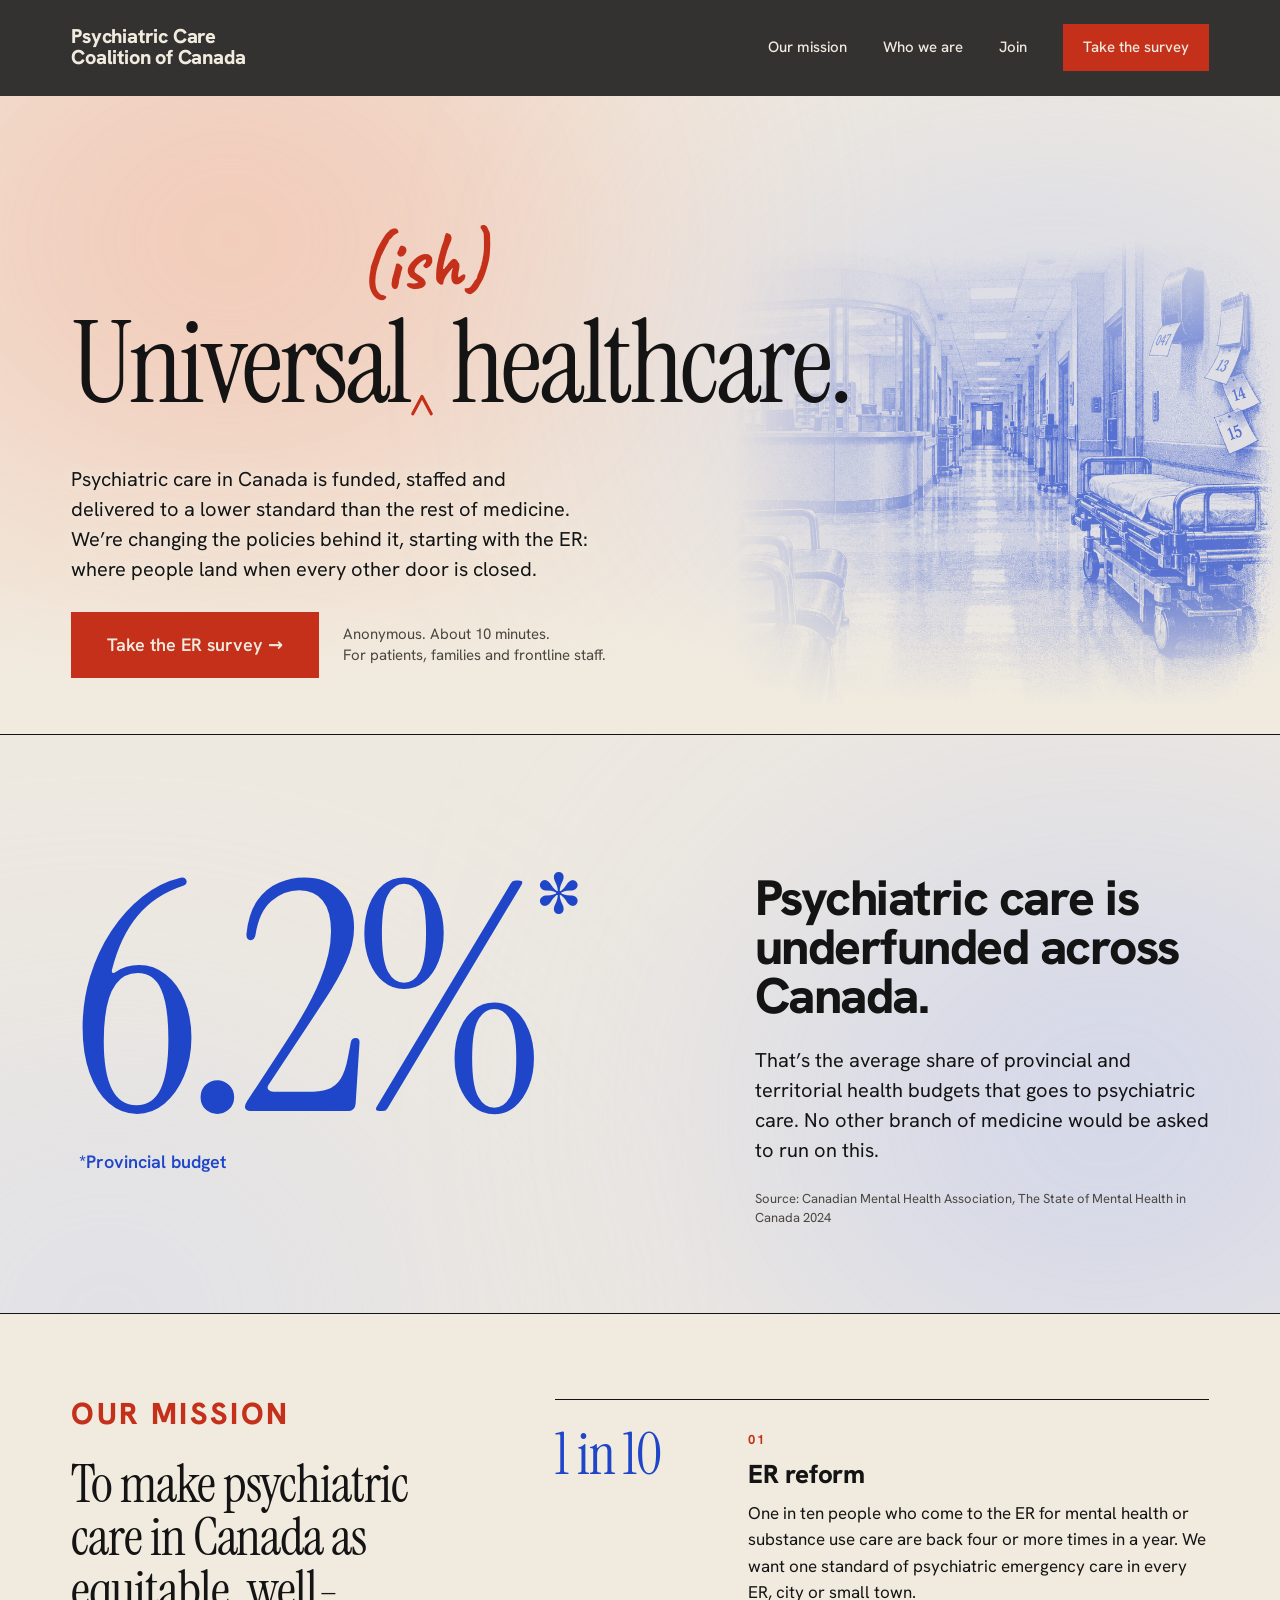
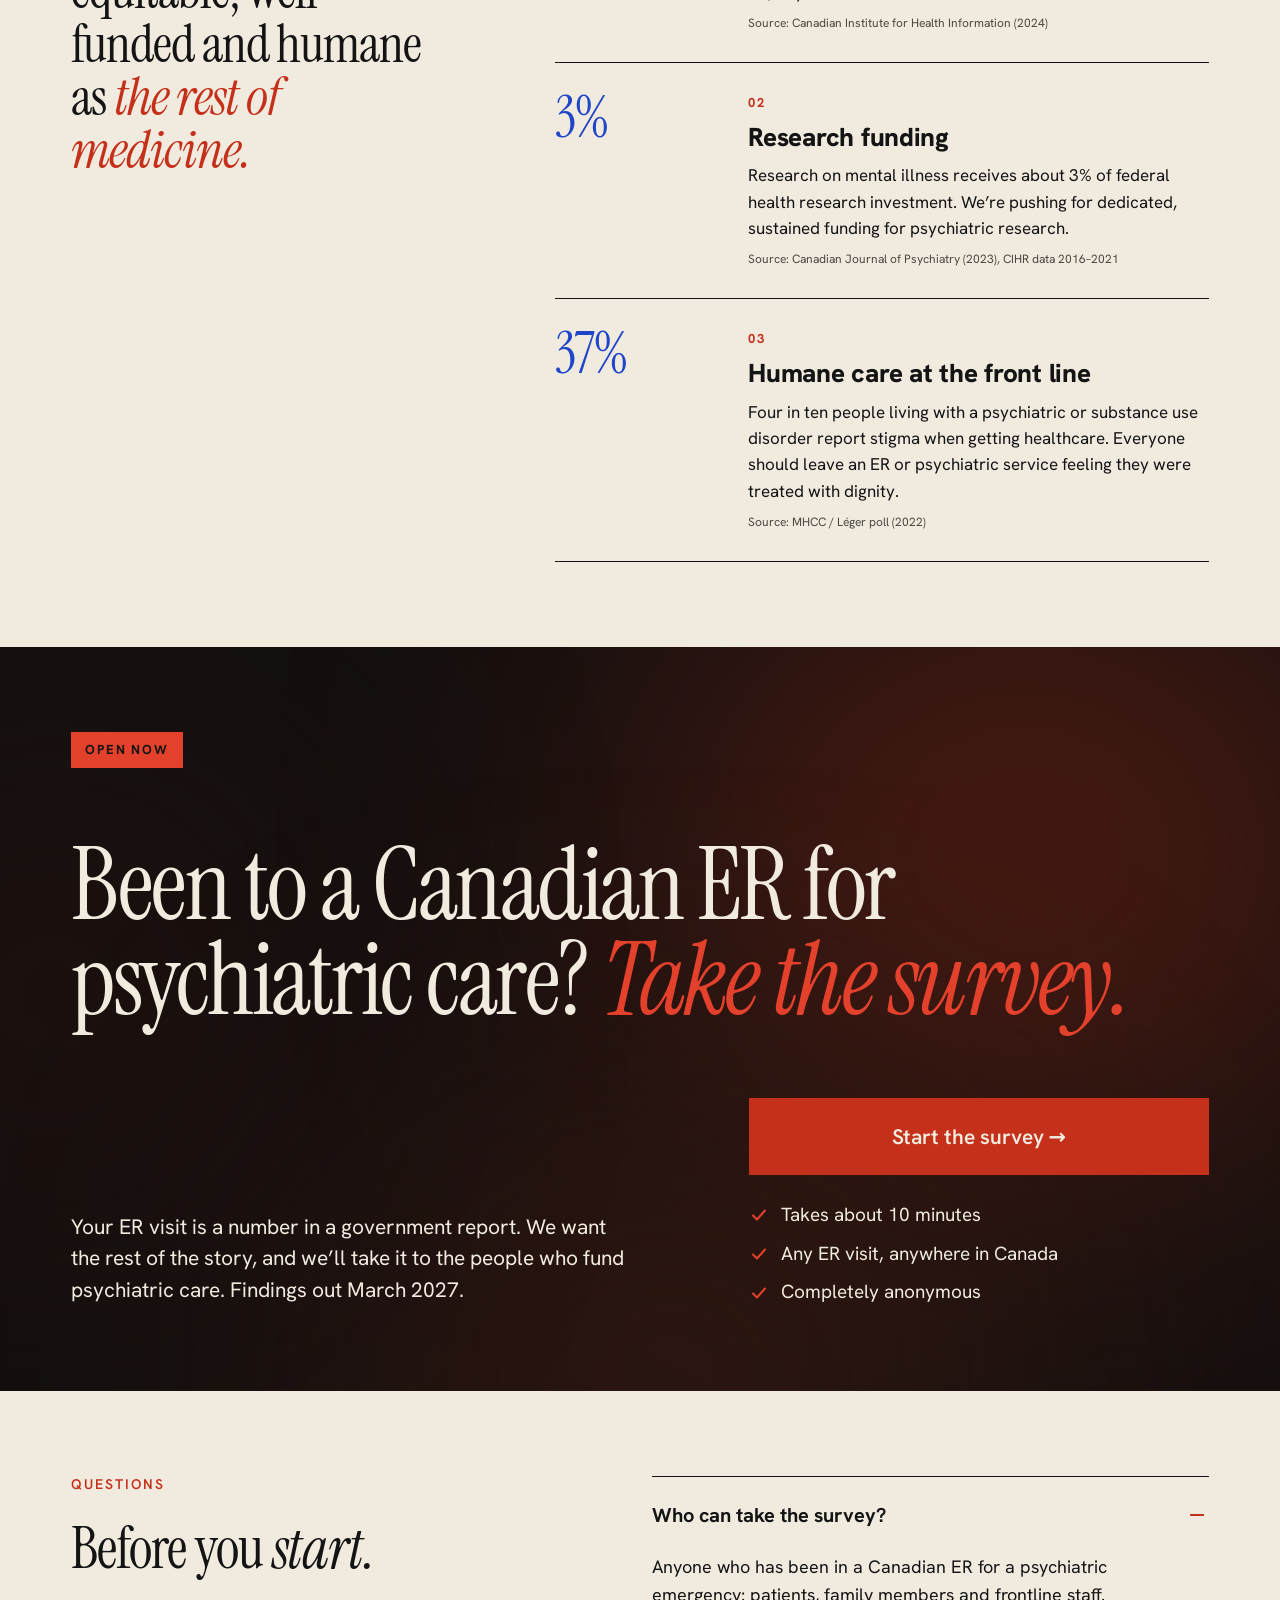
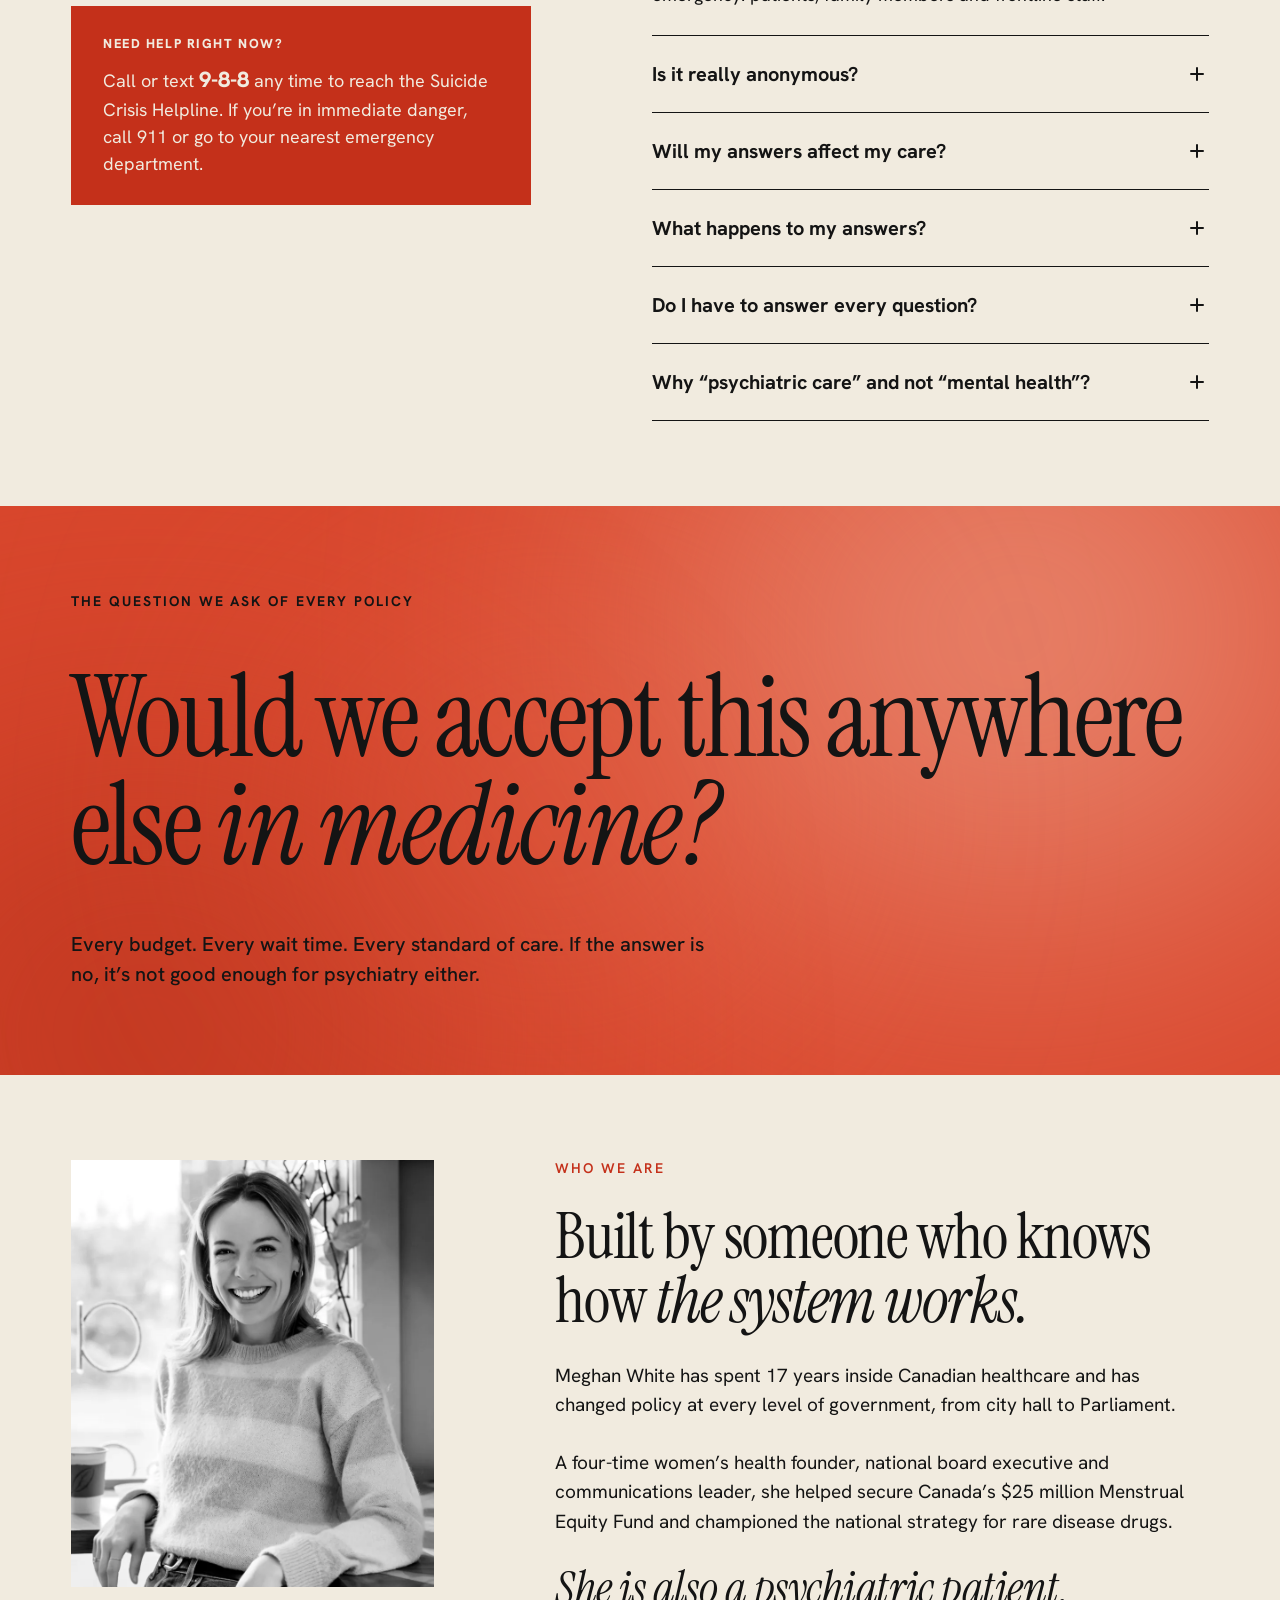
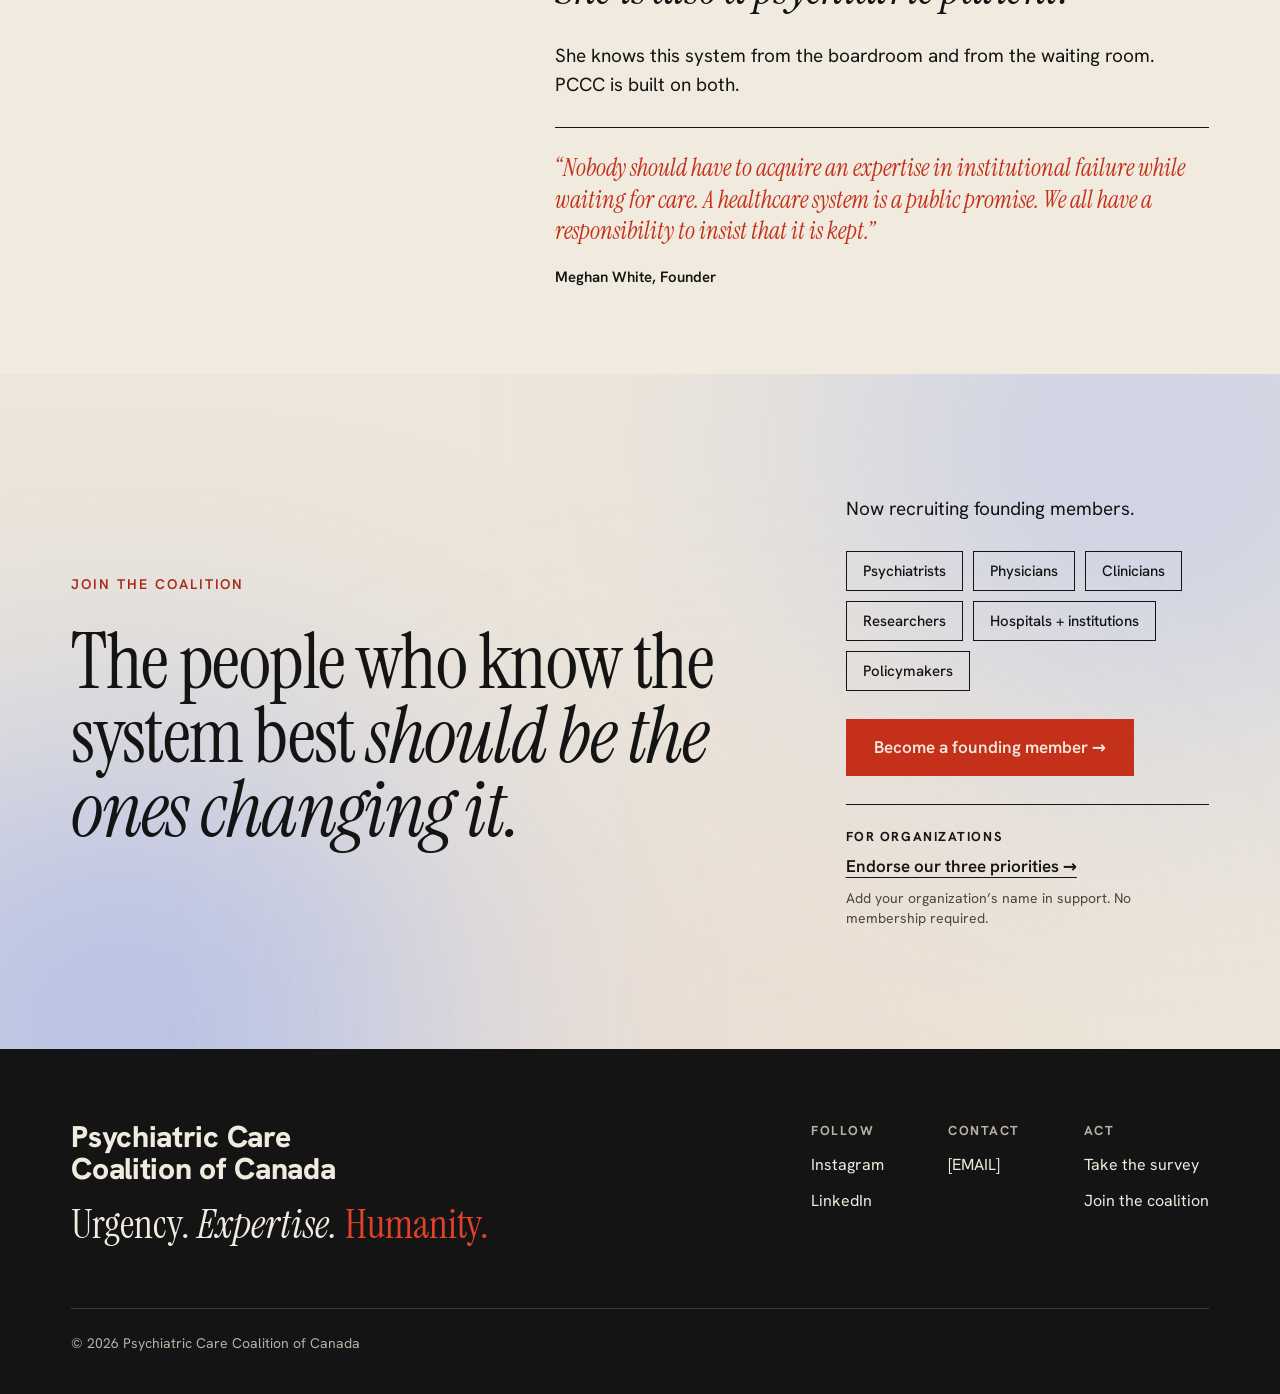
==== index.html @ 0bbbb88e "Preview: handwritten (ish) on mobile Co-Authored-By: Claude Opus 5.5 <noreply@anthropic.com> Claude-" ====
<!doctype html>
<html lang="en-CA">
<head>
<meta charset="utf-8">
<meta name="viewport" content="width=device-width, initial-scale=1">
<title>Psychiatric Care Coalition of Canada | Universal(ish) healthcare.</title>
<meta name="description" content="Psychiatric care in Canada is funded, staffed and delivered to a lower standard than the rest of medicine. The Psychiatric Care Coalition of Canada is changing the policies behind it.">
<meta name="theme-color" content="#343230">

<meta property="og:type" content="website">
<meta property="og:site_name" content="Psychiatric Care Coalition of Canada">
<meta property="og:title" content="Universal(ish) healthcare.">
<meta property="og:description" content="Psychiatric care in Canada is held to a lower standard than the rest of medicine. We're changing the policies behind it.">
<link rel="canonical" href="https://psychcarecoalition.ca/">
<meta property="og:url" content="https://psychcarecoalition.ca/">
<meta property="og:image" content="https://psychcarecoalition.ca/og-image-v2.jpg">
<meta property="og:image:width" content="1200">
<meta property="og:image:height" content="630">
<meta name="twitter:card" content="summary_large_image">

<link rel="icon" href="/favicon.ico" sizes="any">
<link rel="icon" href="/favicon-32.png" sizes="32x32" type="image/png">
<link rel="apple-touch-icon" href="/apple-touch-icon.png">

<link rel="preload" href="/assets/fonts/instrument-serif-latin-400-normal.woff2" as="font" type="font/woff2" crossorigin>
<link rel="preload" href="/assets/fonts/hanken-grotesk-latin-400-normal.woff2" as="font" type="font/woff2" crossorigin>
<link rel="stylesheet" href="/css/styles.css?v=202610121530">
<script>document.documentElement.classList.add('js')</script>
<script src="/js/main.js?v=202610121530" defer></script>
</head>
<body>
<a class="skip" href="#main">Skip to content</a>

<header class="site-header">
  <div class="wrap header-inner">
    <a class="wordmark" href="#top" aria-label="Psychiatric Care Coalition of Canada, home">Psychiatric Care<br>Coalition of Canada</a>
    <button class="menu-btn" type="button" aria-expanded="false" aria-controls="site-nav" aria-label="Open menu">
      <svg class="icon-open" aria-hidden="true" width="20" height="20" viewBox="0 0 20 20" fill="none" stroke="currentColor" stroke-width="1.8" stroke-linecap="round"><path d="M3 6h14M3 10h14M3 14h14"/></svg>
      <svg class="icon-close" aria-hidden="true" width="20" height="20" viewBox="0 0 20 20" fill="none" stroke="currentColor" stroke-width="1.8" stroke-linecap="round"><path d="M5 5l10 10M15 5L5 15"/></svg>
    </button>
    <nav id="site-nav" class="site-nav" aria-label="Main">
      <a href="#mission">Our mission</a>
      <a href="#founder">Who we are</a>
      <a href="#join">Join</a>
      <a class="nav-cta" href="#survey">Take the survey</a>
    </nav>
  </div>
</header>

<main id="main">

  <!-- 1 HERO -->
  <section id="top" class="hero">
    <span class="blob" style="--c:#F2B9A4; --o:.7; left:-12%; top:-20%; width:60%; height:85%"></span>
    <span class="blob" style="--c:#B9C6F2; --o:.6; right:-10%; top:15%; width:55%; height:60%"></span>
    <div class="hero-art" aria-hidden="true">
      <img src="/assets/images/er-waiting-room-v3-1395.webp"
           srcset="/assets/images/er-waiting-room-v3-780.webp 780w, /assets/images/er-waiting-room-v3-1395.webp 1395w"
           sizes="(max-width: 899px) 100vw, 65vw"
           width="1395" height="930" alt="" fetchpriority="high">
      <span class="hero-art-fade"></span>
    </div>
    <div class="wrap hero-inner">
      <div class="hero-head">
        <h1 aria-label="Universal-ish healthcare.">Universal<span class="ish" aria-hidden="true"><span class="ish-word">(ish)</span><svg class="ish-caret" viewBox="0 0 40 40" aria-hidden="true"><path d="M4 36 L20 6 L36 36" fill="none" stroke="currentColor" stroke-width="5.5" stroke-linecap="round" stroke-linejoin="round"/></svg></span><span class="ish-m" aria-hidden="true">&nbsp;<em>(ish)</em></span><br class="m-br"> healthcare.</h1>
      </div>
      <div class="hero-body">
        <p class="hero-sub">Psychiatric care in Canada is funded, staffed and delivered to a lower standard than the rest of medicine. We’re changing the policies behind it, starting with the ER: where people land when every other door is closed.</p>
        <div class="hero-cta">
          <a class="btn btn-red" href="#survey">Take the ER survey →</a>
          <p class="hero-note">Anonymous. About 10 minutes.<br class="d-br"> For patients, families and frontline staff.</p>
        </div>
      </div>
    </div>
  </section>

  <!-- 2 THE GAP -->
  <section class="gap blur-section" aria-labelledby="gap-title">
    <span class="blob" style="--c:#B9C6F2; --o:.6; right:-15%; top:20%; width:57%; height:90%"></span>
    <span class="blob" style="--c:#CBD4F2; --o:.45; left:-18%; bottom:-45%; width:53%; height:88%"></span>
    <div class="wrap gap-grid">
      <p class="kicker kicker-lg gap-kicker reveal">The gap</p>
      <div class="gap-stat reveal">
        <p class="gap-num"><span data-count="6.3" data-decimals="1">6.3</span>%<span class="gap-star">*</span></p>
        <p class="gap-foot">*Provincial budget</p>
      </div>
      <div class="gap-copy reveal">
        <h2 id="gap-title">Psychiatric care is underfunded across Canada.</h2>
        <p>That’s the average share of provincial and territorial health budgets that goes to psychiatric care. No other branch of medicine would be asked to run on this.</p>
        <p class="source">Source: Canadian Mental Health Association, The State of Mental Health in Canada 2024</p>
      </div>
    </div>
  </section>

  <!-- 3 MISSION -->
  <section id="mission" class="mission" aria-labelledby="mission-title">
    <div class="wrap mission-grid">
      <div class="mission-intro reveal">
        <p class="kicker kicker-lg">Our mission</p>
        <h2 id="mission-title">To make psychiatric care in Canada as equitable, well-funded and humane as <em>the rest of medicine.</em></h2>
      </div>
      <div class="pillars-wrap">
        <ol class="pillars" aria-label="Our three priorities">
          <li class="pillar reveal">
            <p class="pillar-stat">1 in 10</p>
            <div class="pillar-body">
              <p class="pillar-num">01<span class="m-only"> / 03</span></p>
              <h3>ER reform</h3>
              <p>One in ten people who come to the ER for mental health or substance use care are back four or more times in a year. We want one standard of psychiatric emergency care in every ER, city or small town.</p>
              <p class="source"><span class="d-only">Source: Canadian Institute for Health Information (2024)</span><span class="m-only">CIHR, 2024</span></p>
            </div>
          </li>
          <li class="pillar reveal">
            <p class="pillar-stat"><span data-count="3">3</span>%</p>
            <div class="pillar-body">
              <p class="pillar-num">02<span class="m-only"> / 03</span></p>
              <h3>Research funding</h3>
              <p>Research on mental illness receives about 3% of federal health research investment. We’re pushing for dedicated, sustained funding for psychiatric research.</p>
              <p class="source"><span class="d-only">Source: Canadian Journal of Psychiatry (2023), CIHR data 2016–2021</span><span class="m-only">CJP, 2023</span></p>
            </div>
          </li>
          <li class="pillar reveal">
            <p class="pillar-stat"><span data-count="40">40</span>%</p>
            <div class="pillar-body">
              <p class="pillar-num">03<span class="m-only"> / 03</span></p>
              <h3>Humane care at the front line</h3>
              <p>Four in ten people living with a psychiatric or substance use disorder report stigma when getting healthcare. Everyone should leave an ER or psychiatric service feeling they were treated with dignity.</p>
              <p class="source"><span class="d-only">Source: MHCC / Léger poll (2022)</span><span class="m-only">MHCC/Léger, 2022</span></p>
            </div>
          </li>
        </ol>
        <div class="carousel-nav m-only" aria-hidden="true">
          <div class="dots"><span class="dot is-active"></span><span class="dot"></span><span class="dot"></span></div>
          <span class="swipe">Swipe →</span>
        </div>
      </div>
    </div>
  </section>

  <!-- 4 SURVEY -->
  <section id="survey" class="survey blur-section" aria-labelledby="survey-title">
    <span class="blob" style="--c:#5A1E14; --o:.75; right:-11%; top:-15%; width:62%; height:85%"></span>
    <span class="blob" style="--c:#3A1A12; --o:.8; left:26%; bottom:-32%; width:53%; height:68%"></span>
    <span class="blob" style="--c:#2A1410; --o:.6; left:-14%; top:15%; width:36%; height:63%"></span>
    <div class="wrap survey-inner">
      <p class="survey-tags"><span class="tag">Open now</span></p>
      <h2 id="survey-title" class="reveal">Been to a Canadian ER for psychiatric care? <em>Take the survey.</em></h2>
      <div class="survey-grid reveal">
        <p class="survey-copy">Your ER visit is a number in a government report. We want the rest of the story, and we’ll take it to the people who fund psychiatric care. Findings out March 2027.</p>
        <div class="survey-action">
          <!-- TODO: replace with the SurveyMonkey link -->
          <a class="btn btn-red btn-block" href="[SURVEYMONKEY LINK]" target="_blank" rel="noopener">Start the survey →</a>
          <ul class="checks">
            <li><svg aria-hidden="true" width="20" height="20" viewBox="0 0 20 20" fill="none" stroke="#E3412B" stroke-width="2" stroke-linecap="round" stroke-linejoin="round"><path d="M4 10.5l4 4 8-9"/></svg>Takes about 10 minutes</li>
            <li><svg aria-hidden="true" width="20" height="20" viewBox="0 0 20 20" fill="none" stroke="#E3412B" stroke-width="2" stroke-linecap="round" stroke-linejoin="round"><path d="M4 10.5l4 4 8-9"/></svg>Any ER visit, anywhere in Canada</li>
            <li><svg aria-hidden="true" width="20" height="20" viewBox="0 0 20 20" fill="none" stroke="#E3412B" stroke-width="2" stroke-linecap="round" stroke-linejoin="round"><path d="M4 10.5l4 4 8-9"/></svg>Completely anonymous</li>
          </ul>
        </div>
      </div>
    </div>
  </section>

  <!-- 5 FAQ -->
  <section id="faq" class="faq" aria-labelledby="faq-title">
    <div class="wrap faq-grid">
      <div class="faq-intro">
        <p class="kicker">Questions</p>
        <h2 id="faq-title">Before you <em>start.</em></h2>
      </div>
      <aside class="crisis" aria-label="Crisis support">
        <p class="crisis-title">Need help right now?</p>
        <p>Call or text <a href="tel:988"><strong>9-8-8</strong></a> any time to reach the Suicide Crisis Helpline. If you’re in immediate danger, call 911 or go to your nearest emergency department.</p>
      </aside>
      <div class="accordion">
        <div class="acc-item is-open">
          <h3><button type="button" aria-expanded="true" aria-controls="faq-a1" id="faq-q1">Who can take the survey?<span class="acc-icon" aria-hidden="true"></span></button></h3>
          <div class="acc-panel" id="faq-a1" role="region" aria-labelledby="faq-q1"><div><p>Anyone who has been in a Canadian ER for a psychiatric emergency: patients, family members and frontline staff.</p></div></div>
        </div>
        <div class="acc-item">
          <h3><button type="button" aria-expanded="false" aria-controls="faq-a2" id="faq-q2">Is it really anonymous?<span class="acc-icon" aria-hidden="true"></span></button></h3>
          <div class="acc-panel" id="faq-a2" role="region" aria-labelledby="faq-q2"><div><p>Yes. We don’t collect names, email addresses or IP addresses.</p></div></div>
        </div>
        <div class="acc-item">
          <h3><button type="button" aria-expanded="false" aria-controls="faq-a6" id="faq-q6">Will my answers affect my care?<span class="acc-icon" aria-hidden="true"></span></button></h3>
          <div class="acc-panel" id="faq-a6" role="region" aria-labelledby="faq-q6"><div><p>No. We’re independent of hospitals and health systems. No one involved in your care will see your answers.</p></div></div>
        </div>
        <div class="acc-item">
          <h3><button type="button" aria-expanded="false" aria-controls="faq-a3" id="faq-q3">What happens to my answers?<span class="acc-icon" aria-hidden="true"></span></button></h3>
          <div class="acc-panel" id="faq-a3" role="region" aria-labelledby="faq-q3"><div><p>They’re combined into anonymized findings and shared with the decision-makers who fund psychiatric care. No one’s individual answers are ever published.</p></div></div>
        </div>
        <div class="acc-item">
          <h3><button type="button" aria-expanded="false" aria-controls="faq-a4" id="faq-q4">Do I have to answer every question?<span class="acc-icon" aria-hidden="true"></span></button></h3>
          <div class="acc-panel" id="faq-a4" role="region" aria-labelledby="faq-q4"><div><p>No. Skip anything you don’t want to answer.</p></div></div>
        </div>
        <div class="acc-item">
          <h3><button type="button" aria-expanded="false" aria-controls="faq-a5" id="faq-q5">Why “psychiatric care” and not “mental health”?<span class="acc-icon" aria-hidden="true"></span></button></h3>
          <div class="acc-panel" id="faq-a5" role="region" aria-labelledby="faq-q5"><div><p>Because psychiatric illness is medical illness. “Mental health” has come to mean wellness. Psychiatric care is the medical treatment of serious illness, and it should be funded like the rest of medicine.</p></div></div>
        </div>
      </div>
    </div>
  </section>

  <!-- 6 THE QUESTION -->
  <section class="question blur-section" aria-labelledby="question-title">
    <span class="blob" style="--c:#F0A58E; --o:.7; right:-8%; top:-28%; width:57%; height:100%"></span>
    <span class="blob" style="--c:#B8321C; --o:.8; left:-15%; bottom:-40%; width:53%; height:94%"></span>
    <span class="blob" style="--c:#E86A4E; --o:.5; left:25%; top:22%; width:36%; height:63%"></span>
    <div class="wrap question-inner">
      <p class="question-kicker">The question we ask of every policy</p>
      <h2 id="question-title" class="reveal">Would we accept this anywhere else <em>in medicine?</em></h2>
      <p class="question-copy reveal">Every budget. Every wait time. Every standard of care. If the answer is no, it’s not good enough for psychiatry either.</p>
    </div>
  </section>

  <!-- 7 WHO WE ARE -->
  <section id="founder" class="founder" aria-labelledby="founder-title">
    <div class="wrap founder-grid">
      <img class="founder-photo reveal" src="/assets/images/meghan-white.webp" width="822" height="961" loading="lazy" alt="Meghan White, founder of the Psychiatric Care Coalition of Canada">
      <div class="founder-copy">
        <p class="kicker">Who we are</p>
        <h2 id="founder-title">Built by someone who knows how <em>the system works.</em></h2>
        <p>Meghan White has spent 17 years inside Canadian healthcare and has changed policy at every level of government, from city hall to Parliament.</p>
        <p>A four-time women’s health founder, national board executive and communications leader, she helped secure Canada’s $25 million Menstrual Equity Fund and championed the national strategy for rare disease drugs.</p>
        <p class="founder-turn">She is also a psychiatric patient.</p>
        <p>She knows this system from the boardroom and from the waiting room. PCCC is built on both.</p>
        <blockquote>“Nobody should have to acquire an expertise in institutional failure while waiting for care. A healthcare system is a public promise. We all have a responsibility to insist that it is kept.”</blockquote>
        <p class="founder-sig">Meghan White, Founder</p>
      </div>
    </div>
  </section>

  <!-- 8 JOIN -->
  <section id="join" class="join blur-section" aria-labelledby="join-title">
    <span class="blob" style="--c:#8FA6EE; --o:.7; left:-17%; bottom:-37%; width:53%; height:79%"></span>
    <span class="blob" style="--c:#A8BBF2; --o:.6; right:-14%; top:-26%; width:49%; height:74%"></span>
    <span class="blob" style="--c:#E8D2C6; --o:.6; right:21%; bottom:-26%; width:39%; height:55%"></span>
    <div class="wrap join-grid">
      <div class="join-head reveal">
        <p class="kicker kicker-dark">Join the coalition</p>
        <h2 id="join-title">The people who know the system best <em>should be the ones changing it.</em></h2>
      </div>
      <div class="join-side reveal">
        <p>Now recruiting founding members.</p>
        <ul class="tags">
          <li>Psychiatrists</li><li>Physicians</li><li>Clinicians</li><li>Researchers</li><li>Hospitals + institutions</li><li>Policymakers</li>
        </ul>
        <!-- TODO: replace [EMAIL] -->
        <a class="btn btn-red join-cta" href="mailto:[EMAIL]?subject=Founding%20member">Become a founding member →</a>
        <div class="endorse">
          <p class="endorse-title">For organizations</p>
          <!-- TODO: replace [EMAIL] -->
          <a href="mailto:[EMAIL]?subject=Endorse%20PCCC%20priorities">Endorse our three priorities →</a>
          <p class="endorse-note">Add your organization’s name in support. No membership required.</p>
        </div>
      </div>
    </div>
  </section>

</main>

<!-- Survey nudge: slides up after the hero, hides near the survey, can be dismissed -->
<aside class="nudge" id="nudge" aria-label="Take the survey" hidden>
  <p class="nudge-text">Been to a Canadian ER for psychiatric care?</p>
  <a class="btn btn-red nudge-btn" href="#survey">Take the survey →</a>
  <button class="nudge-close" type="button" aria-label="Dismiss">
    <svg aria-hidden="true" width="16" height="16" viewBox="0 0 20 20" fill="none" stroke="currentColor" stroke-width="1.8" stroke-linecap="round"><path d="M5 5l10 10M15 5L5 15"/></svg>
  </button>
</aside>

<!-- 9 FOOTER -->
<footer class="site-footer">
  <div class="wrap">
    <div class="footer-top">
      <div class="footer-brand">
        <p class="wordmark wordmark-lg">Psychiatric Care<br>Coalition of Canada</p>
        <p class="tagline">Urgency. <em>Expertise.</em> <span>Humanity.</span></p>
      </div>
      <div class="footer-cols">
        <div>
          <p class="footer-label">Follow</p>
          <a href="https://www.instagram.com/psychcarecoalition/" target="_blank" rel="noopener">Instagram</a>
          <a href="https://www.linkedin.com/company/psychiatric-care-coalition-of-canada/" target="_blank" rel="noopener">LinkedIn</a>
        </div>
        <div>
          <p class="footer-label">Contact</p>
          <!-- TODO: replace [EMAIL] -->
          <a href="mailto:[EMAIL]">[EMAIL]</a>
        </div>
        <div>
          <p class="footer-label">Act</p>
          <a href="#survey">Take the survey</a>
          <a href="#join">Join the coalition</a>
        </div>
      </div>
    </div>
    <p class="footer-bottom">© <span data-year>2026</span> Psychiatric Care Coalition of Canada</p>
  </div>
</footer>
</body>
</html>
---- css/styles.css ----
/* Psychiatric Care Coalition of Canada
   Desktop is designed at 1440px wide and scales down fluidly to 900px.
   Below 900px the mobile layout takes over (designed at 390px). */

/* ---------- Fonts (self-hosted, no third-party requests) ---------- */
@font-face { font-family: "Instrument Serif"; src: url("/assets/fonts/instrument-serif-latin-400-normal.woff2") format("woff2"); font-weight: 400; font-style: normal; font-display: swap; }
@font-face { font-family: "Instrument Serif"; src: url("/assets/fonts/instrument-serif-latin-400-italic.woff2") format("woff2"); font-weight: 400; font-style: italic; font-display: swap; }
@font-face { font-family: "Caveat"; src: url("/assets/fonts/caveat-latin-700-normal.woff2") format("woff2"); font-weight: 700; font-display: swap; }
@font-face { font-family: "Hanken Grotesk"; src: url("/assets/fonts/hanken-grotesk-latin-400-normal.woff2") format("woff2"); font-weight: 400; font-display: swap; }
@font-face { font-family: "Hanken Grotesk"; src: url("/assets/fonts/hanken-grotesk-latin-500-normal.woff2") format("woff2"); font-weight: 500; font-display: swap; }
@font-face { font-family: "Hanken Grotesk"; src: url("/assets/fonts/hanken-grotesk-latin-600-normal.woff2") format("woff2"); font-weight: 600; font-display: swap; }
@font-face { font-family: "Hanken Grotesk"; src: url("/assets/fonts/hanken-grotesk-latin-700-normal.woff2") format("woff2"); font-weight: 700; font-display: swap; }
@font-face { font-family: "Hanken Grotesk"; src: url("/assets/fonts/hanken-grotesk-latin-800-normal.woff2") format("woff2"); font-weight: 800; font-display: swap; }

/* ---------- Tokens ---------- */
:root {
  --ink: #141414;
  --bone: #F1EBDF;
  --muted: #4A4640;
  --stone: #B8B0A2;
  --red: #C4301A;
  --red-bright: #E3412B;
  --cobalt: #1F45C9;
  --serif: "Instrument Serif", Georgia, "Times New Roman", serif;
  --sans: "Hanken Grotesk", system-ui, -apple-system, "Segoe UI", sans-serif;
  --gutter: clamp(20px, 5.556vw, 80px);
  --section-y: clamp(56px, 6.667vw, 96px);
  --col-gap: 24px;
  --blur: 150px;
}

/* ---------- Base ---------- */
*, *::before, *::after { box-sizing: border-box; }
html { -webkit-text-size-adjust: 100%; scroll-behavior: smooth; --hh: 96px; scroll-padding-top: var(--hh); }
body { margin: 0; padding-top: var(--hh); background: var(--bone); color: var(--ink); font-family: var(--sans); font-size: 17px; line-height: 1.5; -webkit-font-smoothing: antialiased; text-rendering: optimizeLegibility; }
h1, h2, h3, p, ul, ol, blockquote, figure { margin: 0; }
ul, ol { padding: 0; list-style: none; }
img { display: block; max-width: 100%; height: auto; }
a { color: inherit; }
a:hover { color: var(--red); }
em { font-style: italic; }
:focus-visible { outline: 2px solid var(--cobalt); outline-offset: 3px; }
.skip { position: absolute; left: 12px; top: -60px; z-index: 100; background: var(--ink); color: var(--bone); padding: 12px 18px; text-decoration: none; font-weight: 600; }
.skip:focus { top: 12px; color: var(--bone); }

.wrap { position: relative; z-index: 1; width: 100%; max-width: 1440px; margin: 0 auto; padding-left: var(--gutter); padding-right: var(--gutter); }
.m-only, .m-br { display: none; }

.kicker { font-size: 14px; font-weight: 600; letter-spacing: .14em; text-transform: uppercase; color: var(--red); line-height: 1.2; }
.kicker-lg { font-size: clamp(24px, 2.361vw, 34px); font-weight: 800; letter-spacing: .08em; line-height: 1; }
.kicker-dark { color: #A92A16; }
.source { font-size: 13px; line-height: 1.5; color: var(--muted); }

.btn { display: inline-block; text-decoration: none; font-weight: 600; font-size: 18px; line-height: 1.2; padding: 22px 36px; transition: background-color .2s ease, transform .2s ease; }
.btn-red { background: var(--red); color: var(--bone); }
.btn-red:hover { background: #A92A16; color: var(--bone); }
.btn-block { display: block; text-align: center; }

/* Blurred colour fields */
.blur-section { position: relative; overflow: hidden; isolation: isolate; }
.blob { position: absolute; z-index: 0; border-radius: 50%; background: var(--c); opacity: var(--o); filter: blur(var(--blur)); pointer-events: none; }

/* Scroll reveal (only when JS is running) */
.js .reveal { opacity: 0; transform: translateY(28px); transition: opacity .8s cubic-bezier(.2,.7,.2,1), transform .8s cubic-bezier(.2,.7,.2,1); }
.js .reveal.is-visible { opacity: 1; transform: none; }

/* ---------- Header ----------
   Solid black at the top of the page. Once the page scrolls,
   main.js adds .is-scrolled and it turns to frosted glass. */
.site-header { position: fixed; top: 0; left: 0; right: 0; z-index: 50; -webkit-transform: translateZ(0); transform: translateZ(0); background: #343230; color: var(--bone); border-bottom: 1px solid #343230; transition: background-color .35s ease, border-color .35s ease; }
.site-header.is-scrolled { background: rgba(52,50,48,.6); border-bottom-color: rgba(241,235,223,.1); -webkit-backdrop-filter: blur(20px) saturate(1.4); backdrop-filter: blur(20px) saturate(1.4); }
.header-inner { display: flex; align-items: center; justify-content: space-between; gap: 24px; padding-top: 24px; padding-bottom: 24px; }
.wordmark { font-size: 20px; font-weight: 800; letter-spacing: -.01em; line-height: 1.05; text-decoration: none; color: var(--ink); }
.wordmark:hover { color: var(--ink); }
.site-header .wordmark, .site-header .wordmark:hover { color: var(--bone); }
.site-nav { display: flex; align-items: center; gap: 36px; font-size: 15px; font-weight: 500; }
.site-nav a { text-decoration: none; color: var(--bone); }
.site-nav a:hover { color: var(--red-bright); }
.site-nav .nav-cta { background: var(--red); color: var(--bone); padding: 12px 20px; }
.site-nav .nav-cta:hover { background: #A92A16; color: var(--bone); }
.menu-btn { display: none; }

/* ---------- 1 Hero ---------- */
.hero { position: relative; overflow: hidden; isolation: isolate; }
.hero .blob { --blur: 140px; }
/* Beige band at the bottom so the hero doesn't bleed into the next section */
.hero::after { content: ""; position: absolute; left: 0; right: 0; bottom: 0; height: 160px; z-index: 0; pointer-events: none; background: linear-gradient(to bottom, rgba(241,235,223,0), var(--bone) 85%); }
.hero-art { position: absolute; right: 0; top: 10.5vw; width: 64.583vw; aspect-ratio: 3 / 2; }
.hero-art img { width: 100%; height: 100%; object-fit: cover;
  -webkit-mask-image: linear-gradient(to right, transparent 0%, transparent 34%, rgba(0,0,0,.35) 46%, #000 64%), linear-gradient(to bottom, transparent 0%, rgba(0,0,0,.4) 12%, #000 30%, #000 82%, transparent 100%);
          mask-image: linear-gradient(to right, transparent 0%, transparent 34%, rgba(0,0,0,.35) 46%, #000 64%), linear-gradient(to bottom, transparent 0%, rgba(0,0,0,.4) 12%, #000 30%, #000 82%, transparent 100%);
  -webkit-mask-composite: source-in; mask-composite: intersect; }
.hero-art-fade { display: none; position: absolute; left: 14%; top: 45%; width: 51.6%; height: 58%; background: radial-gradient(ellipse at 50% 45%, rgba(241,235,223,.75) 0%, rgba(241,235,223,.5) 40%, rgba(241,235,223,0) 72%); }
.hero-inner { display: flex; flex-direction: column; gap: 40px; padding-top: clamp(64px, 10vw, 144px); padding-bottom: 56px; }
.hero-head { display: flex; flex-direction: column; gap: 28px; }
.hero-eyebrow { font-size: clamp(18px, 2.083vw, 30px); font-weight: 800; letter-spacing: .06em; text-transform: uppercase; line-height: 1; color: var(--red); }
.hero h1 { font-family: var(--serif); font-weight: 400; font-size: clamp(46px, 8.056vw, 116px); line-height: 1.04; letter-spacing: -.03em; }
.hero h1 em { color: var(--red); }
/* The handwritten "(ish)" sits above the gap between the words, with a caret pointing in */
.hero h1 { padding-top: .55em; font-size: clamp(46px, 9vw, 132px); }
.ish { position: relative; display: inline-block; width: .22em; height: 1em; vertical-align: baseline; color: var(--red); }
.ish-word { position: absolute; left: 50%; bottom: 1.3em; transform: translateX(-50%) rotate(-4deg); font-family: "Caveat", cursive; font-weight: 700; font-size: .68em; letter-spacing: 0; line-height: 1; white-space: nowrap; }
.ish-m { display: none; }
.ish-m em { display: inline-block; font-family: "Caveat", cursive; font-style: normal; font-weight: 700; font-size: .8em; letter-spacing: 0; color: var(--red); transform: rotate(-5deg) translateY(-.1em); }
.ish-caret { position: absolute; left: 50%; bottom: -.12em; width: .2em; height: .2em; transform: translateX(-50%); }
.hero-body { display: flex; flex-direction: column; gap: 28px; max-width: 620px; }
.hero-sub { max-width: 520px; font-size: 20px; line-height: 1.5; text-shadow: 0 0 8px var(--bone), 0 0 16px var(--bone); }
.hero-cta { display: flex; align-items: center; gap: 24px; }
.hero-cta .btn { flex-shrink: 0; }
.hero-note { font-size: 15px; line-height: 1.4; color: var(--muted); text-shadow: 0 0 8px var(--bone); }

/* ---------- 2 The gap ---------- */
.gap { background: #EEE9E0; border-top: 1px solid var(--ink); }
.gap-grid { display: grid; grid-template-columns: minmax(0, 7fr) minmax(0, 5fr); grid-template-areas: "stat kicker" "stat copy"; column-gap: calc(var(--col-gap) * 2); row-gap: 24px; align-items: center; padding-top: var(--section-y); padding-bottom: var(--section-y); min-height: clamp(0px, 44.44vw, 640px); align-content: center; }
.gap-kicker { grid-area: kicker; align-self: end; }
.gap-stat { grid-area: stat; display: flex; flex-direction: column; gap: 18px; }
.gap-copy { grid-area: copy; align-self: start; display: flex; flex-direction: column; gap: 24px; }
.gap-num { font-family: var(--serif); font-size: clamp(150px, 25vw, 360px); line-height: .8; letter-spacing: -.04em; color: var(--cobalt); white-space: nowrap; font-variant-numeric: tabular-nums; }
.gap-star { font-size: .39em; vertical-align: top; letter-spacing: 0; }
.gap-foot { font-size: 18px; font-weight: 600; color: var(--cobalt); padding-left: 8px; }
.gap h2 { font-weight: 800; font-size: clamp(34px, 3.889vw, 56px); line-height: .98; letter-spacing: -.03em; }
.gap-copy > p:not(.source) { font-size: 20px; line-height: 1.5; }

/* ---------- 3 Mission ---------- */
.mission { border-top: 1px solid var(--ink); }
.mission-grid { display: grid; grid-template-columns: repeat(12, minmax(0, 1fr)); column-gap: var(--col-gap); align-items: start; padding-top: var(--section-y); padding-bottom: var(--section-y); }
.mission-intro { grid-column: span 4; display: flex; flex-direction: column; gap: 28px; }
.mission h2 { font-family: var(--serif); font-weight: 400; font-size: clamp(38px, 4.167vw, 60px); line-height: 1; letter-spacing: -.02em; }
.mission h2 em { color: var(--red); }
.mission-intro > p:not(.kicker) { font-size: 19px; line-height: 1.5; max-width: 480px; }
.pillars-wrap { grid-column: 6 / span 7; }
.pillars { border-bottom: 1px solid var(--ink); }
.pillar { display: grid; grid-template-columns: clamp(130px, 13.2vw, 190px) minmax(0, 1fr); column-gap: var(--col-gap); padding: 30px 0; border-top: 1px solid var(--ink); }
.pillar-stat { font-family: var(--serif); font-size: clamp(48px, 4.444vw, 64px); line-height: .9; letter-spacing: -.02em; color: var(--cobalt); white-space: nowrap; }
.pillar-body { display: flex; flex-direction: column; gap: 10px; }
.pillar-num { font-size: 13px; font-weight: 700; letter-spacing: .12em; color: var(--red); }
.pillar h3 { font-weight: 800; font-size: 26px; line-height: 1.15; letter-spacing: -.01em; }
.pillar-body > p:not(.pillar-num):not(.source) { font-size: 17px; line-height: 1.55; }
.pillar .source { font-size: 12px; line-height: 1.4; }

/* ---------- 4 Survey ---------- */
.survey { background: #120F0E; color: var(--bone); }
.survey a:not(.btn):hover { color: var(--red-bright); }
.survey-inner { display: flex; flex-direction: column; gap: clamp(48px, 5.5vw, 80px); padding-top: var(--section-y); padding-bottom: var(--section-y); }
.survey-tags { display: flex; align-items: center; gap: 14px; }
.tag { background: var(--red-bright); color: var(--ink); font-size: 13px; font-weight: 700; letter-spacing: .14em; text-transform: uppercase; padding: 8px 14px; }
.tag-note { font-size: 14px; font-weight: 600; letter-spacing: .14em; text-transform: uppercase; color: var(--stone); }
.survey h2 { font-family: var(--serif); font-weight: 400; font-size: clamp(44px, 7.778vw, 112px); line-height: .95; letter-spacing: -.025em; max-width: 1200px; }
.survey h2 em { color: var(--red-bright); }
.survey-grid { display: grid; grid-template-columns: repeat(12, minmax(0, 1fr)); column-gap: var(--col-gap); align-items: end; }
.survey-copy { grid-column: span 6; font-size: 21px; line-height: 1.5; }
.survey-action { grid-column: 8 / span 5; display: flex; flex-direction: column; gap: 28px; }
.survey-action .btn { font-size: 21px; padding: 26px 44px; }
.checks { display: flex; flex-direction: column; gap: 14px; }
.checks li { display: flex; align-items: center; gap: 12px; font-size: 19px; line-height: 1.3; }
.checks svg { flex-shrink: 0; }

/* ---------- 5 FAQ ---------- */
.faq-grid { display: grid; grid-template-columns: repeat(12, minmax(0, 1fr)); grid-template-rows: auto 1fr; column-gap: var(--col-gap); row-gap: 28px; align-items: start; padding-top: var(--section-y); padding-bottom: var(--section-y); }
.faq-intro { grid-column: 1 / span 5; grid-row: 1; display: flex; flex-direction: column; gap: 28px; }
.faq h2 { font-family: var(--serif); font-weight: 400; font-size: clamp(44px, 4.444vw, 64px); line-height: 1; letter-spacing: -.02em; }
.faq-lede { font-size: 19px; line-height: 1.5; max-width: 460px; }
.crisis { grid-column: 1 / span 5; grid-row: 2; background: var(--red); color: var(--bone); padding: 28px 32px; display: flex; flex-direction: column; gap: 10px; }
.crisis-title { font-size: 13px; font-weight: 800; letter-spacing: .12em; text-transform: uppercase; }
.crisis p:not(.crisis-title) { font-size: 18px; line-height: 1.5; }
.crisis a { color: var(--bone); text-decoration: none; }
.crisis strong { font-weight: 800; font-size: 22px; }
.accordion { grid-column: 7 / span 6; grid-row: 1 / span 2; border-bottom: 1px solid var(--ink); }
.acc-item { border-top: 1px solid var(--ink); }
.acc-item h3 { font: inherit; }
.acc-item button { width: 100%; min-height: 76px; display: flex; align-items: center; justify-content: space-between; gap: 24px; padding: 22px 0; background: none; border: 0; cursor: pointer; text-align: left; font-family: var(--sans); font-size: 20px; font-weight: 700; line-height: 1.3; color: var(--ink); }
.acc-item button:hover { color: var(--red); }
.acc-icon { position: relative; flex-shrink: 0; width: 24px; height: 24px; }
.acc-icon::before, .acc-icon::after { content: ""; position: absolute; left: 5px; top: 11px; width: 14px; height: 2px; border-radius: 1px; background: currentColor; transition: transform .3s ease, background-color .3s ease; }
.acc-icon::after { transform: rotate(90deg); }
.acc-item.is-open .acc-icon::before, .acc-item.is-open .acc-icon::after { background: var(--red); }
.acc-item.is-open .acc-icon::after { transform: rotate(0deg); }
.acc-panel { display: grid; grid-template-rows: 0fr; transition: grid-template-rows .35s ease; }
.acc-item.is-open .acc-panel { grid-template-rows: 1fr; }
.acc-panel > div { overflow: hidden; }
.acc-panel p { padding: 0 48px 26px 0; font-size: 18px; line-height: 1.55; }
.acc-panel a:hover { color: var(--red); }

/* ---------- 6 The question ---------- */
.question { background: #D9472D; color: var(--ink); }
.question-inner { display: flex; flex-direction: column; justify-content: space-between; gap: 48px; padding-top: var(--section-y); padding-bottom: var(--section-y); min-height: clamp(0px, 44.44vw, 640px); }
.question-kicker { font-size: 14px; font-weight: 700; letter-spacing: .14em; text-transform: uppercase; }
.question h2 { font-family: var(--serif); font-weight: 400; font-size: clamp(48px, 8.889vw, 128px); line-height: .95; letter-spacing: -.025em; max-width: 1180px; }
.question-copy { font-size: 20px; line-height: 1.5; max-width: 640px; font-weight: 500; }

/* ---------- 7 Who we are ---------- */
.founder-grid { display: grid; grid-template-columns: repeat(12, minmax(0, 1fr)); column-gap: var(--col-gap); padding-top: var(--section-y); padding-bottom: var(--section-y); }
.founder-photo { grid-column: span 4; width: 100%; height: clamp(320px, 33.33vw, 480px); object-fit: cover; object-position: center top; }
.founder-copy { grid-column: 6 / span 7; display: flex; flex-direction: column; gap: 28px; justify-content: center; }
.founder h2 { font-family: var(--serif); font-weight: 400; font-size: clamp(40px, 5vw, 72px); line-height: 1; letter-spacing: -.02em; }
.founder-copy > p:not(.kicker):not(.founder-turn):not(.founder-sig) { font-size: 19px; line-height: 1.55; }
.founder-turn { font-family: var(--serif); font-style: italic; font-size: clamp(34px, 3.611vw, 52px); line-height: 1.05; letter-spacing: -.01em; }
.founder blockquote { font-family: var(--serif); font-style: italic; font-size: 24px; line-height: 1.3; color: var(--red); border-top: 1px solid var(--ink); padding-top: 24px; }
.founder-sig { font-size: 15px; font-weight: 600; margin-top: -8px; }

/* ---------- 8 Join ---------- */
.join { background: #EDE6DA; }
.join-grid { display: grid; grid-template-columns: repeat(12, minmax(0, 1fr)); column-gap: var(--col-gap); row-gap: 40px; align-items: center; padding-top: var(--section-y); padding-bottom: var(--section-y); min-height: clamp(0px, 52.78vw, 760px); }
.join-head { grid-column: span 7; display: flex; flex-direction: column; gap: 32px; }
.join h2 { font-family: var(--serif); font-weight: 400; font-size: clamp(44px, 6.111vw, 88px); line-height: .95; letter-spacing: -.02em; }
.join-side { grid-column: 9 / span 4; display: flex; flex-direction: column; gap: 28px; }
.join-side > p { font-size: 19px; line-height: 1.5; }
.tags { display: flex; flex-wrap: wrap; gap: 10px; }
.tags li { border: 1px solid var(--ink); padding: 10px 16px; font-size: 15px; font-weight: 500; line-height: 1.2; }
.join-cta { align-self: flex-start; font-size: 17px; padding: 18px 28px; }
.endorse { display: flex; flex-direction: column; gap: 8px; border-top: 1px solid var(--ink); padding-top: 22px; }
.endorse-title { font-size: 13px; font-weight: 700; letter-spacing: .12em; text-transform: uppercase; }
.endorse a { font-size: 17px; font-weight: 600; text-underline-offset: 5px; }
.endorse-note { font-size: 14px; line-height: 1.45; color: var(--muted); }

/* ---------- 9 Footer ---------- */
.site-footer { background: var(--ink); color: var(--bone); padding: 72px 0 40px; }
.site-footer a { text-decoration: none; }
.site-footer a:hover { color: var(--red-bright); }
.footer-top { display: flex; justify-content: space-between; align-items: flex-start; gap: 48px; }
.footer-brand { display: flex; flex-direction: column; gap: 20px; }
.wordmark-lg { font-size: 30px; color: var(--bone); }
.tagline { font-family: var(--serif); font-size: 40px; line-height: 1; }
.tagline span { color: var(--red-bright); }
.footer-cols { display: grid; grid-template-columns: repeat(3, auto); gap: 64px; font-size: 16px; }
.footer-cols > div { display: flex; flex-direction: column; gap: 12px; }
.footer-label { font-size: 13px; font-weight: 700; letter-spacing: .12em; text-transform: uppercase; color: var(--stone); }
.footer-bottom { margin-top: 64px; border-top: 1px solid #3A3A3A; padding-top: 24px; font-size: 14px; color: var(--stone); }

/* ---------- Survey nudge ---------- */
.nudge { position: fixed; right: 24px; bottom: 24px; z-index: 40; width: 380px; display: grid; grid-template-columns: 1fr auto; align-items: center; gap: 14px 12px; padding: 20px 20px 20px 24px; background: rgba(52,50,48,.92); color: var(--bone); -webkit-backdrop-filter: blur(16px); backdrop-filter: blur(16px); box-shadow: 0 12px 40px rgba(20,20,20,.25); transform: translateY(calc(100% + 40px)); opacity: 0; transition: transform .45s cubic-bezier(.2,.7,.2,1), opacity .3s ease; }
.nudge[hidden] { display: none; }
.nudge.is-shown { transform: none; opacity: 1; }
.nudge-text { grid-column: 1; font-family: var(--serif); font-size: 24px; line-height: 1.1; letter-spacing: -.01em; }
.nudge-btn { grid-column: 1 / -1; grid-row: 2; text-align: center; font-size: 16px; padding: 14px 20px; }
.nudge-close { grid-column: 2; grid-row: 1; align-self: start; width: 32px; height: 32px; display: flex; align-items: center; justify-content: center; background: none; border: 0; color: var(--bone); opacity: .7; cursor: pointer; padding: 0; }
.nudge-close:hover { opacity: 1; }

/* =========================================================
   Mobile (designed at 390px)
   ========================================================= */
@media (max-width: 899px) {
  :root { --blur: 80px; }
  body { font-size: 16px; }
  html { --hh: 76px; }
  .m-only { display: initial; }
  .m-br { display: inline; }
  .d-br { display: none; }
  .d-only { display: none; }

  /* Header + menu */
  .header-inner { padding-top: 16px; padding-bottom: 16px; gap: 12px; }
  .wordmark { font-size: 17px; line-height: 1.08; }
  .menu-btn { display: flex; align-items: center; justify-content: center; width: 44px; height: 44px; background: none; border: 1px solid var(--bone); color: var(--bone); cursor: pointer; padding: 0; }
  .menu-btn .icon-close { display: none; }
  .menu-btn[aria-expanded="true"] .icon-open { display: none; }
  .menu-btn[aria-expanded="true"] .icon-close { display: block; }
  .site-nav { display: none; position: absolute; left: 0; right: 0; top: 100%; flex-direction: column; align-items: stretch; gap: 0; background: #343230; border-bottom: 1px solid #343230; padding: 8px 20px 20px; font-size: 18px; font-weight: 600; }
  .site-nav.is-open { display: flex; }
  .site-nav a { padding: 16px 0; border-bottom: 1px solid rgba(241,235,223,.15); }
  .site-nav .nav-cta { margin-top: 16px; text-align: center; padding: 18px; border: 0; background: var(--red); }

  /* Hero */
  .hero { display: flex; flex-direction: column; }
  .hero-art { position: relative; order: 2; top: auto; width: 100%; aspect-ratio: auto; height: 210px; margin-top: 8px; margin-bottom: 28px; }
  .hero-art img { object-position: 60% center; -webkit-mask-image: linear-gradient(to bottom, transparent 0%, #000 30%, #000 85%, transparent 100%); mask-image: linear-gradient(to bottom, transparent 0%, #000 30%, #000 85%, transparent 100%); -webkit-mask-composite: source-over; mask-composite: add; }
  .hero-art-fade { display: none; }
  .hero .blob { --blur: 70px; opacity: calc(var(--o) * .55); }
  .hero-inner { order: 1; padding-top: 40px; padding-bottom: 0; gap: 22px; }
  .hero-eyebrow { display: none; }
  .hero h1 { font-size: clamp(52px, 16vw, 88px); line-height: 1; letter-spacing: -.025em; padding-top: .1em; }
  .ish { display: none; }
  .ish-m { display: inline; }
  .hero-body { gap: 22px; max-width: none; }
  .hero-sub { font-size: 17px; text-shadow: none; }
  .hero-cta { flex-direction: column; align-items: stretch; gap: 10px; }
  .hero-cta .btn { text-align: center; font-size: 17px; padding: 18px 20px; }
  .hero-note { font-size: 14px; }

  /* Gap */
  .gap-grid { grid-template-columns: 1fr; grid-template-areas: "kicker" "stat" "copy"; row-gap: 20px; min-height: 0; }
  .gap-stat { gap: 10px; }
  .gap-num { font-size: clamp(110px, 38.5vw, 220px); }
  .gap-foot { font-size: 14px; padding-left: 4px; }
  .gap-copy { gap: 20px; }
  .gap-copy > p:not(.source) { font-size: 17px; }
  .gap .source { font-size: 12px; }

  /* Mission + carousel */
  .mission-grid { display: flex; flex-direction: column; gap: 28px; padding-top: 72px; }
  .mission-intro { gap: 22px; }
  .mission-intro > p:not(.kicker) { font-size: 17px; }
  .pillars-wrap { width: 100%; }
  .pillars { display: flex; gap: 12px; overflow-x: auto; scroll-snap-type: x mandatory; margin: 6px calc(var(--gutter) * -1) 0; padding: 0 var(--gutter) 4px; scroll-padding-left: var(--gutter); border-bottom: 0; scrollbar-width: none; -webkit-overflow-scrolling: touch; }
  .pillars::-webkit-scrollbar { display: none; }
  .pillars::after { content: ""; flex: 0 0 8px; }
  .pillar { flex: 0 0 min(290px, 78vw); scroll-snap-align: start; display: flex; flex-direction: column; gap: 12px; background: #FBF8F2; border: 1px solid var(--ink); padding: 24px 22px; }
  .js .pillar.reveal { opacity: 1; transform: none; }
  .pillar-stat { order: 0; font-size: 72px; line-height: .85; }
  .pillar-body { display: contents; }
  .pillar-num { order: -1; font-size: 12px; }
  .pillar h3 { order: 1; font-size: 21px; line-height: 1.2; }
  .pillar-body > p:not(.pillar-num):not(.source) { order: 2; font-size: 15px; }
  .pillar .source { order: 3; margin-top: auto; font-size: 11px; }
  .carousel-nav { display: flex; align-items: center; justify-content: space-between; margin-top: 22px; }
  .dots { display: flex; gap: 6px; align-items: center; }
  .dot { width: 8px; height: 8px; border-radius: 4px; background: var(--stone); transition: width .3s ease, background-color .3s ease; }
  .dot.is-active { width: 22px; background: var(--ink); }
  .swipe { font-size: 12px; font-weight: 700; letter-spacing: .1em; text-transform: uppercase; color: var(--muted); }

  /* Survey */
  .survey-inner { gap: 24px; }
  .survey-tags { gap: 10px; }
  .tag { font-size: 11px; font-weight: 800; padding: 6px 10px; }
  .tag-note { font-size: 11px; }
  .survey h2 { line-height: 1; letter-spacing: -.02em; }
  .survey-grid { display: flex; flex-direction: column; align-items: stretch; gap: 24px; }
  .survey-copy { font-size: 17px; }
  .survey-action { gap: 24px; }
  .survey-action .btn { font-size: 18px; padding: 20px; }
  .checks { gap: 12px; }
  .checks li { font-size: 16px; gap: 10px; }
  .checks svg { width: 18px; height: 18px; }

  /* FAQ */
  .faq-grid { display: flex; flex-direction: column; gap: 22px; }
  .faq-intro { gap: 22px; }
  .faq .kicker { font-size: 11px; font-weight: 700; }
  .faq-lede { display: none; }
  .crisis { padding: 20px; gap: 8px; }
  .crisis-title { font-size: 11px; }
  .crisis p:not(.crisis-title) { font-size: 16px; }
  .crisis strong { font-size: 20px; }
  .accordion { width: 100%; }
  .acc-item button { font-size: 17px; min-height: 64px; padding: 18px 0; gap: 16px; }
  .acc-panel p { font-size: 16px; padding: 0 8px 22px 0; }

  /* Question */
  .question-inner { gap: 28px; min-height: 0; }
  .question-kicker { font-size: 11px; }
  .question h2 { font-size: clamp(44px, 12.3vw, 72px); line-height: 1; }
  .question-copy { font-size: 17px; }

  /* Founder */
  .founder-grid { display: flex; flex-direction: column; gap: 28px; }
  .founder-photo { height: auto; aspect-ratio: 4 / 5; max-height: 460px; }
  .founder-copy { gap: 24px; }
  .founder .kicker { font-size: 11px; font-weight: 700; }
  .founder h2 { font-size: clamp(38px, 10.8vw, 56px); }
  .founder-copy > p:not(.kicker):not(.founder-turn):not(.founder-sig) { font-size: 17px; }
  .founder-turn { font-size: clamp(32px, 9.2vw, 44px); }
  .founder blockquote { font-size: 21px; }

  /* Join */
  .join-grid { display: flex; flex-direction: column; align-items: stretch; gap: 28px; min-height: 0; }
  .join-head { gap: 22px; }
  .join .kicker { font-size: 11px; font-weight: 700; }
  .join h2 { font-size: clamp(40px, 11.3vw, 60px); line-height: 1; }
  .join-side { gap: 24px; }
  .join-side > p { font-size: 17px; }
  .tags { gap: 8px; }
  .tags li { font-size: 14px; padding: 9px 14px; }
  .join-cta { align-self: stretch; text-align: center; }

  /* Survey nudge: full-width bar on phones */
  .nudge { left: 0; right: 0; bottom: 0; width: auto; grid-template-columns: 1fr auto auto; gap: 12px; padding: 12px 12px 12px 20px; padding-bottom: calc(12px + env(safe-area-inset-bottom)); box-shadow: 0 -8px 30px rgba(20,20,20,.2); }
  .nudge-text { font-size: 17px; }
  .nudge-btn { grid-column: 2; grid-row: 1; font-size: 15px; padding: 12px 14px; white-space: nowrap; }
  .nudge-close { grid-column: 3; align-self: center; }

  /* Footer */
  .site-footer { padding: 56px 0 32px; }
  .footer-top { flex-direction: column; gap: 40px; }
  .wordmark-lg { font-size: 24px; }
  .tagline { font-size: 32px; }
  .footer-cols { grid-template-columns: 1fr 1fr; gap: 32px 24px; }
  .footer-bottom { margin-top: 40px; font-size: 13px; }
}

/* ---------- Reduced motion ---------- */
@media (prefers-reduced-motion: reduce) {
  html { scroll-behavior: auto; }
  .js .reveal { opacity: 1; transform: none; transition: none; }
  .acc-panel, .acc-icon::before, .acc-icon::after, .dot, .btn, .nudge { transition: none; }
}
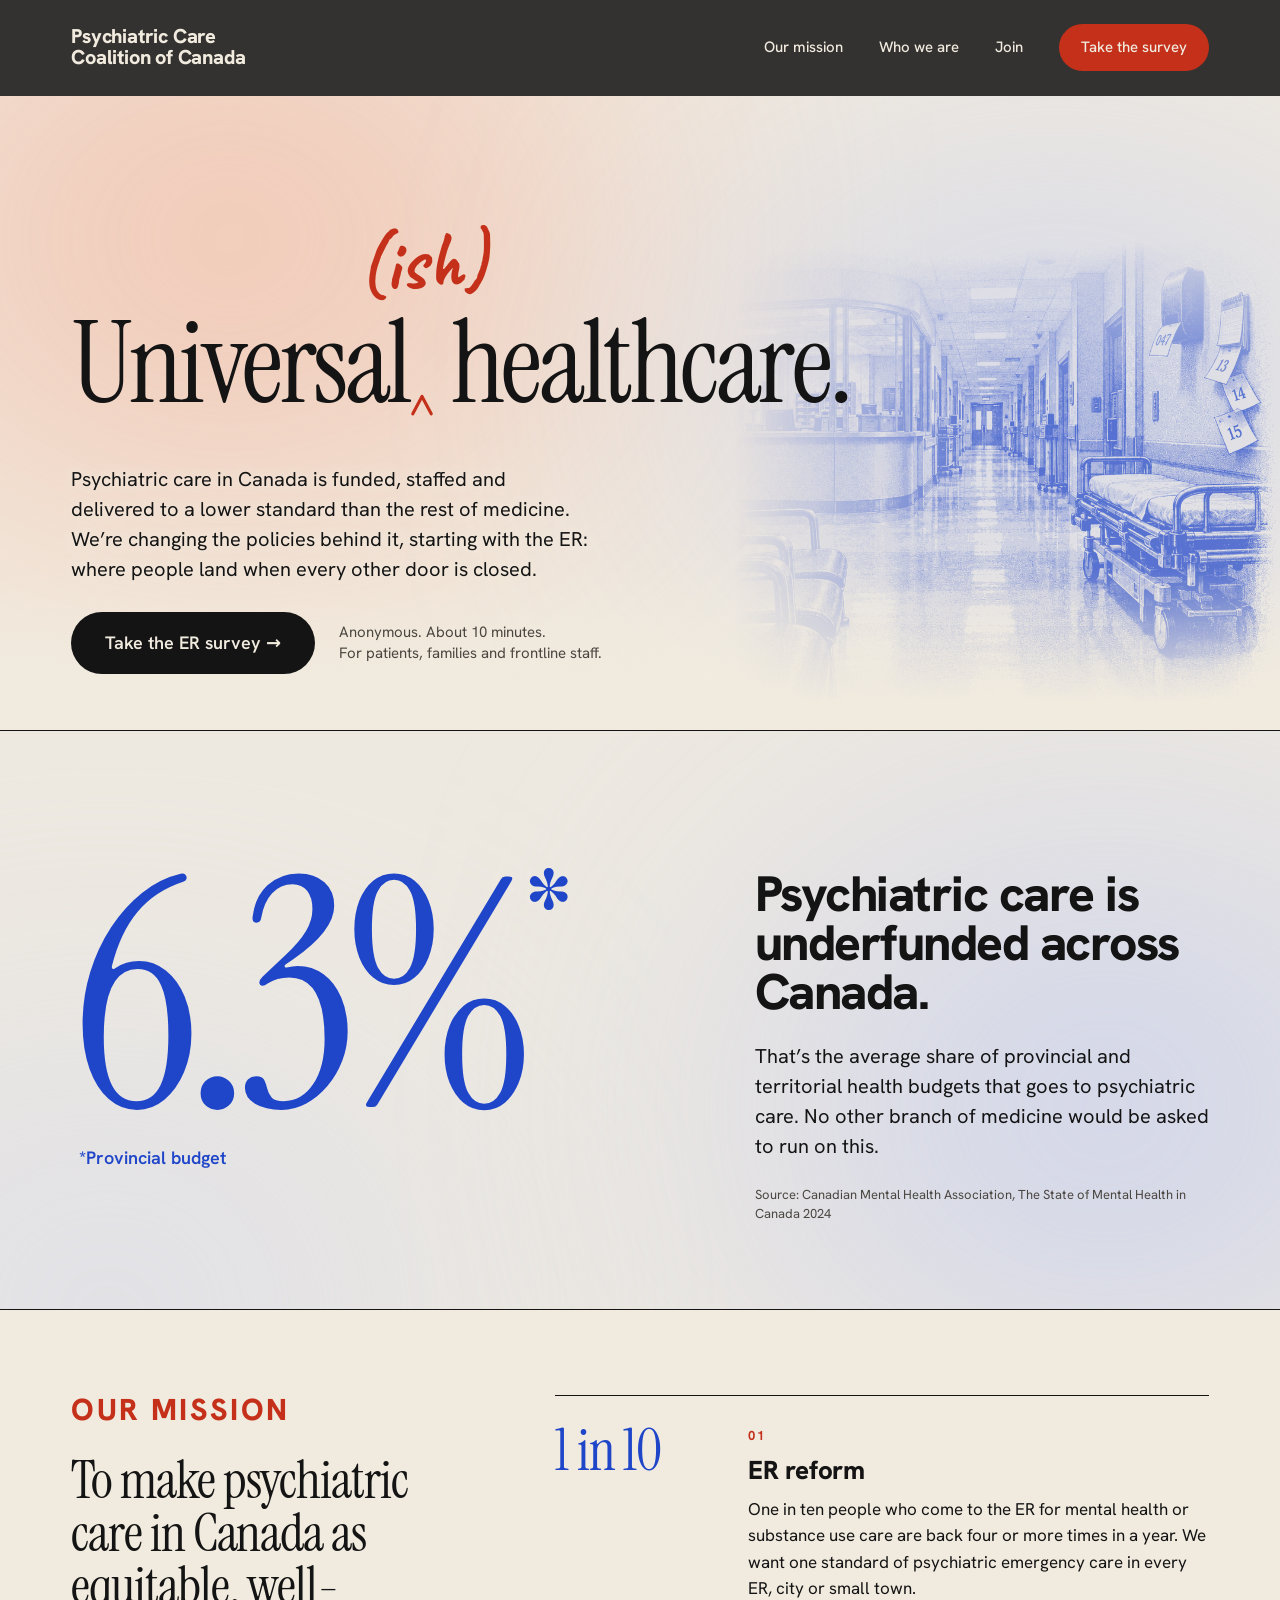
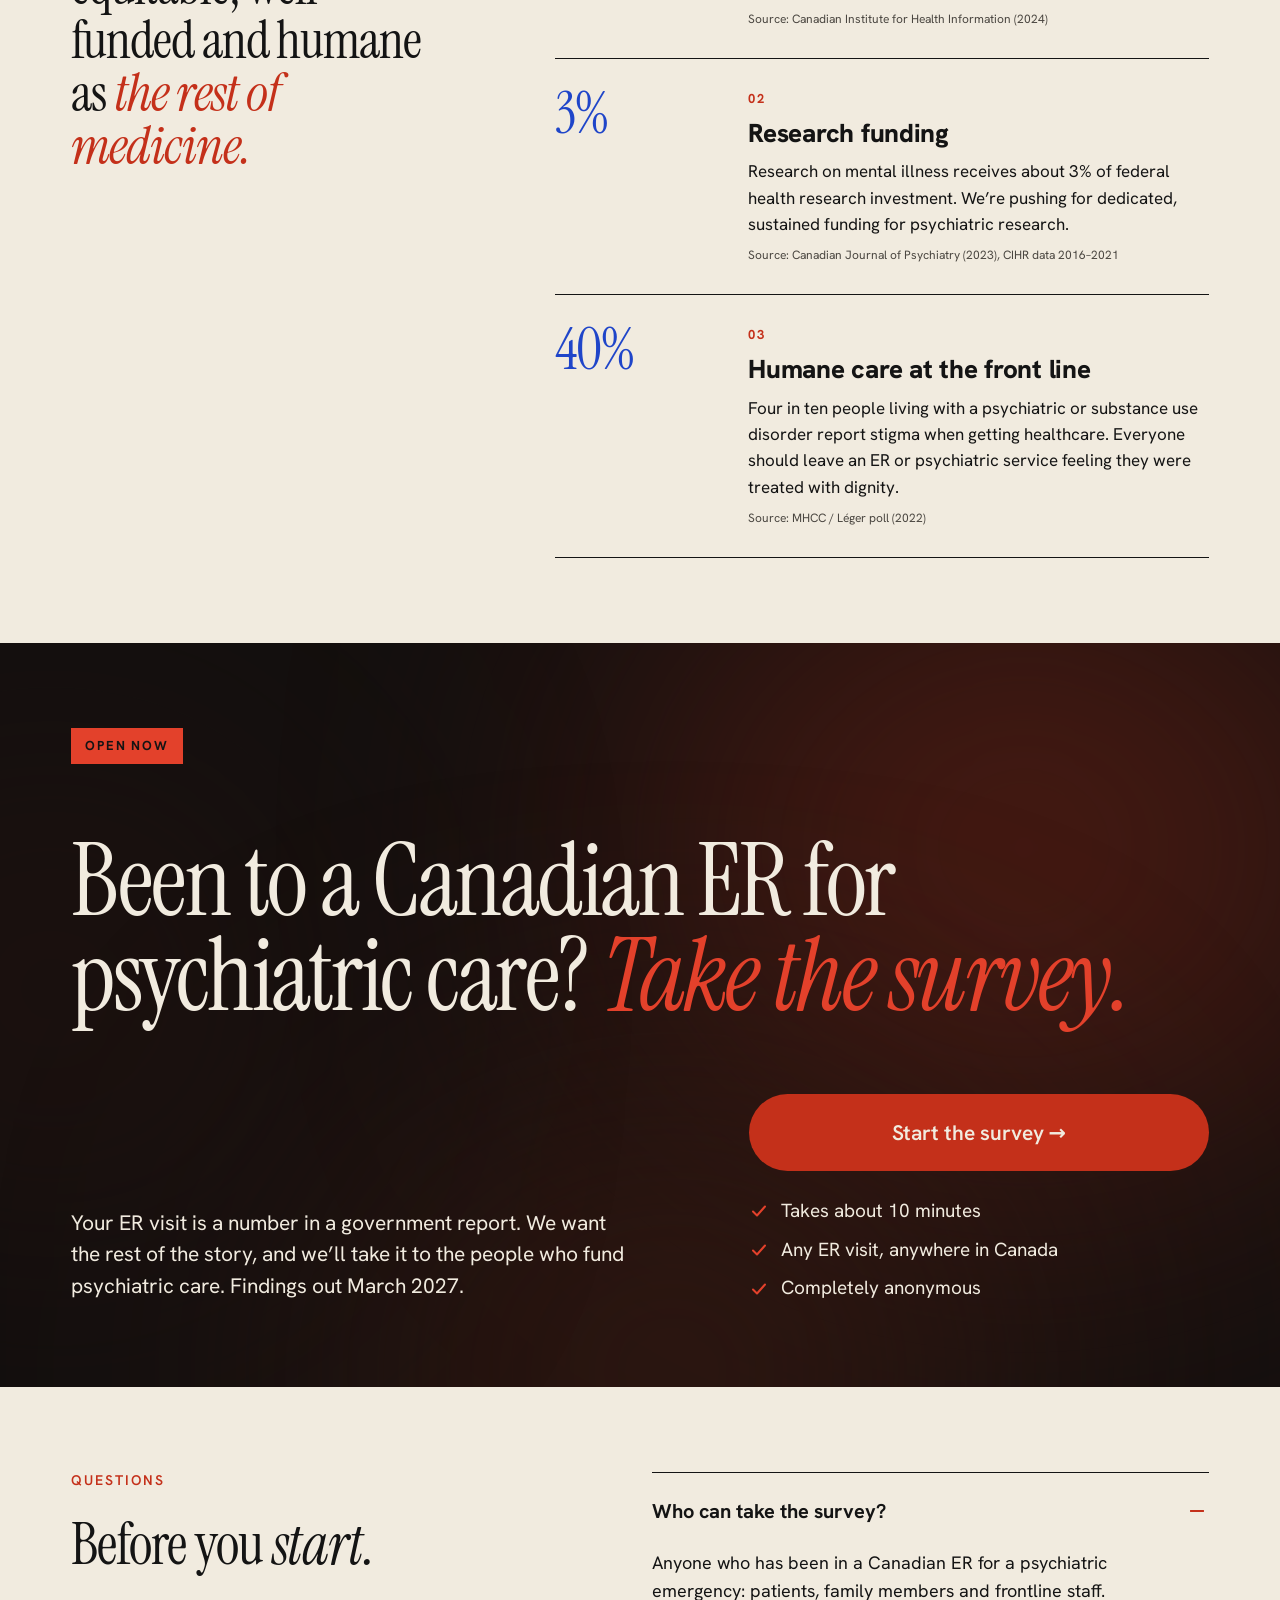
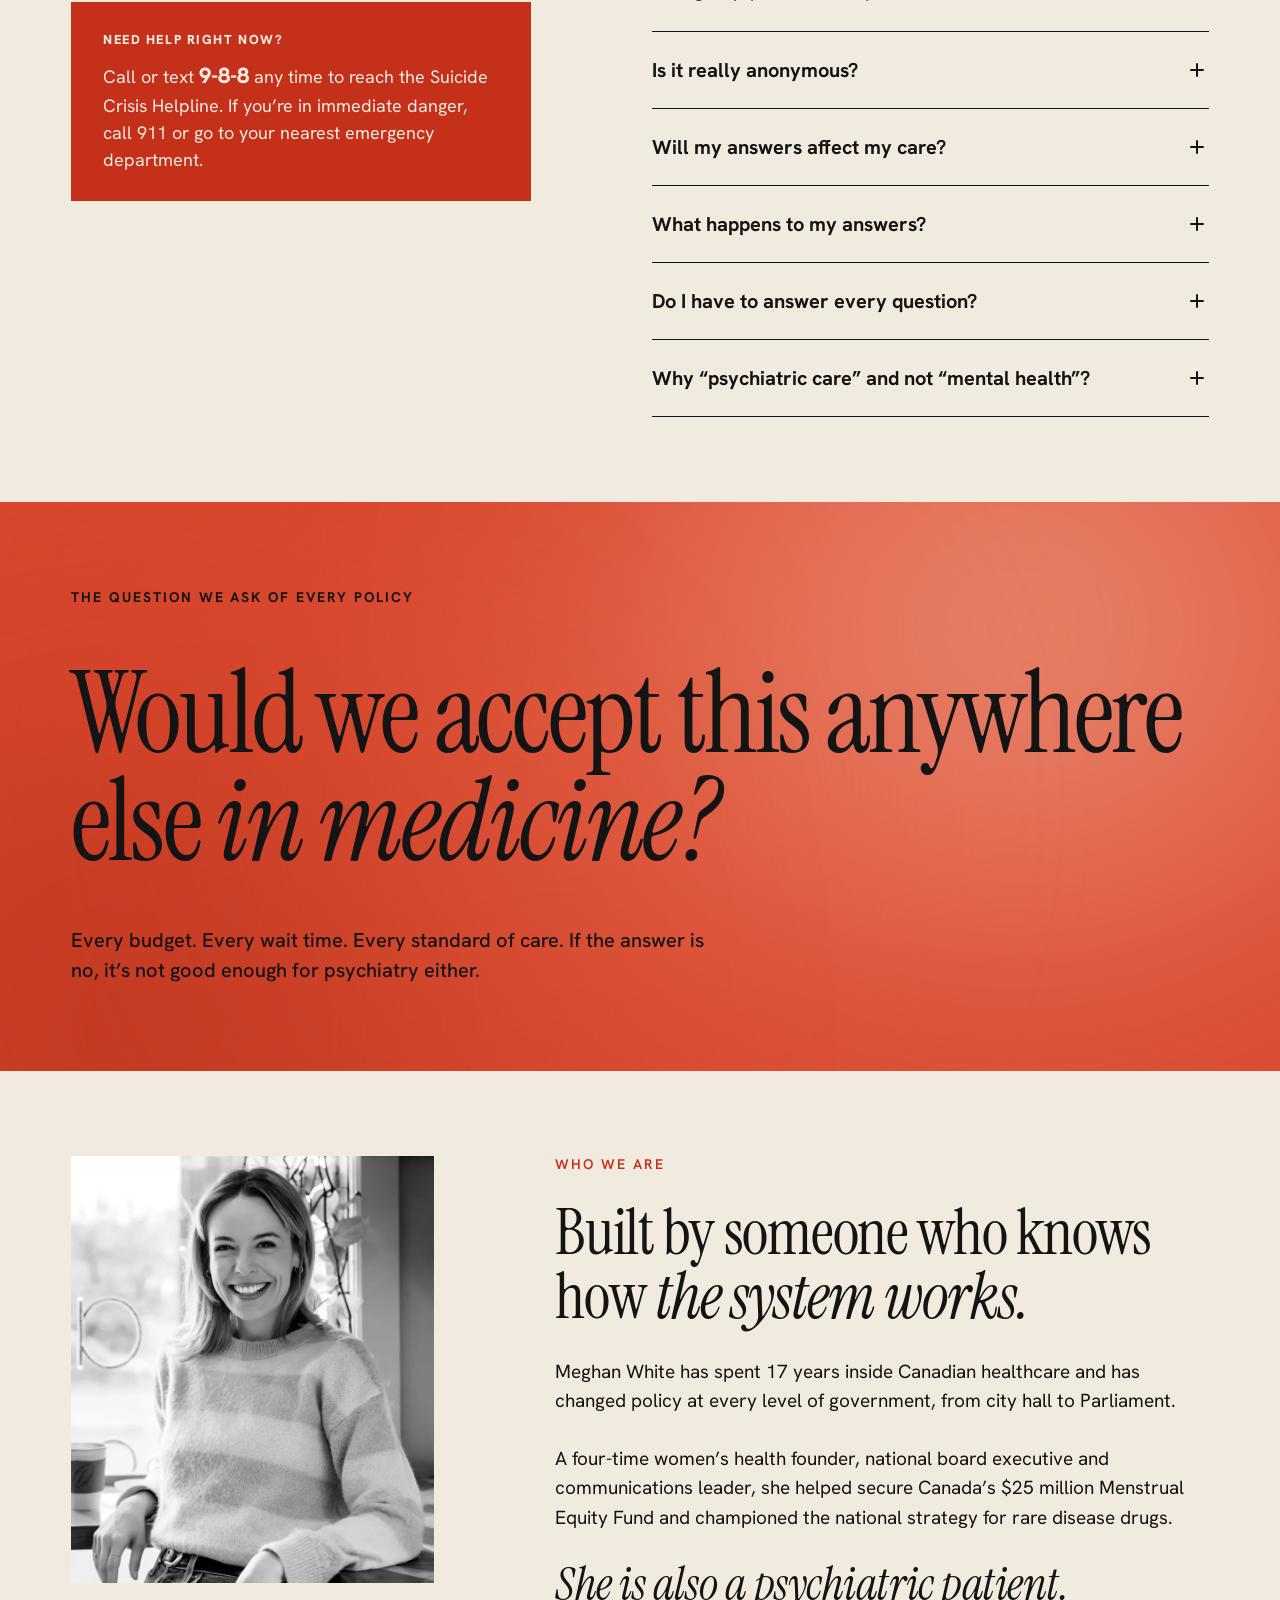
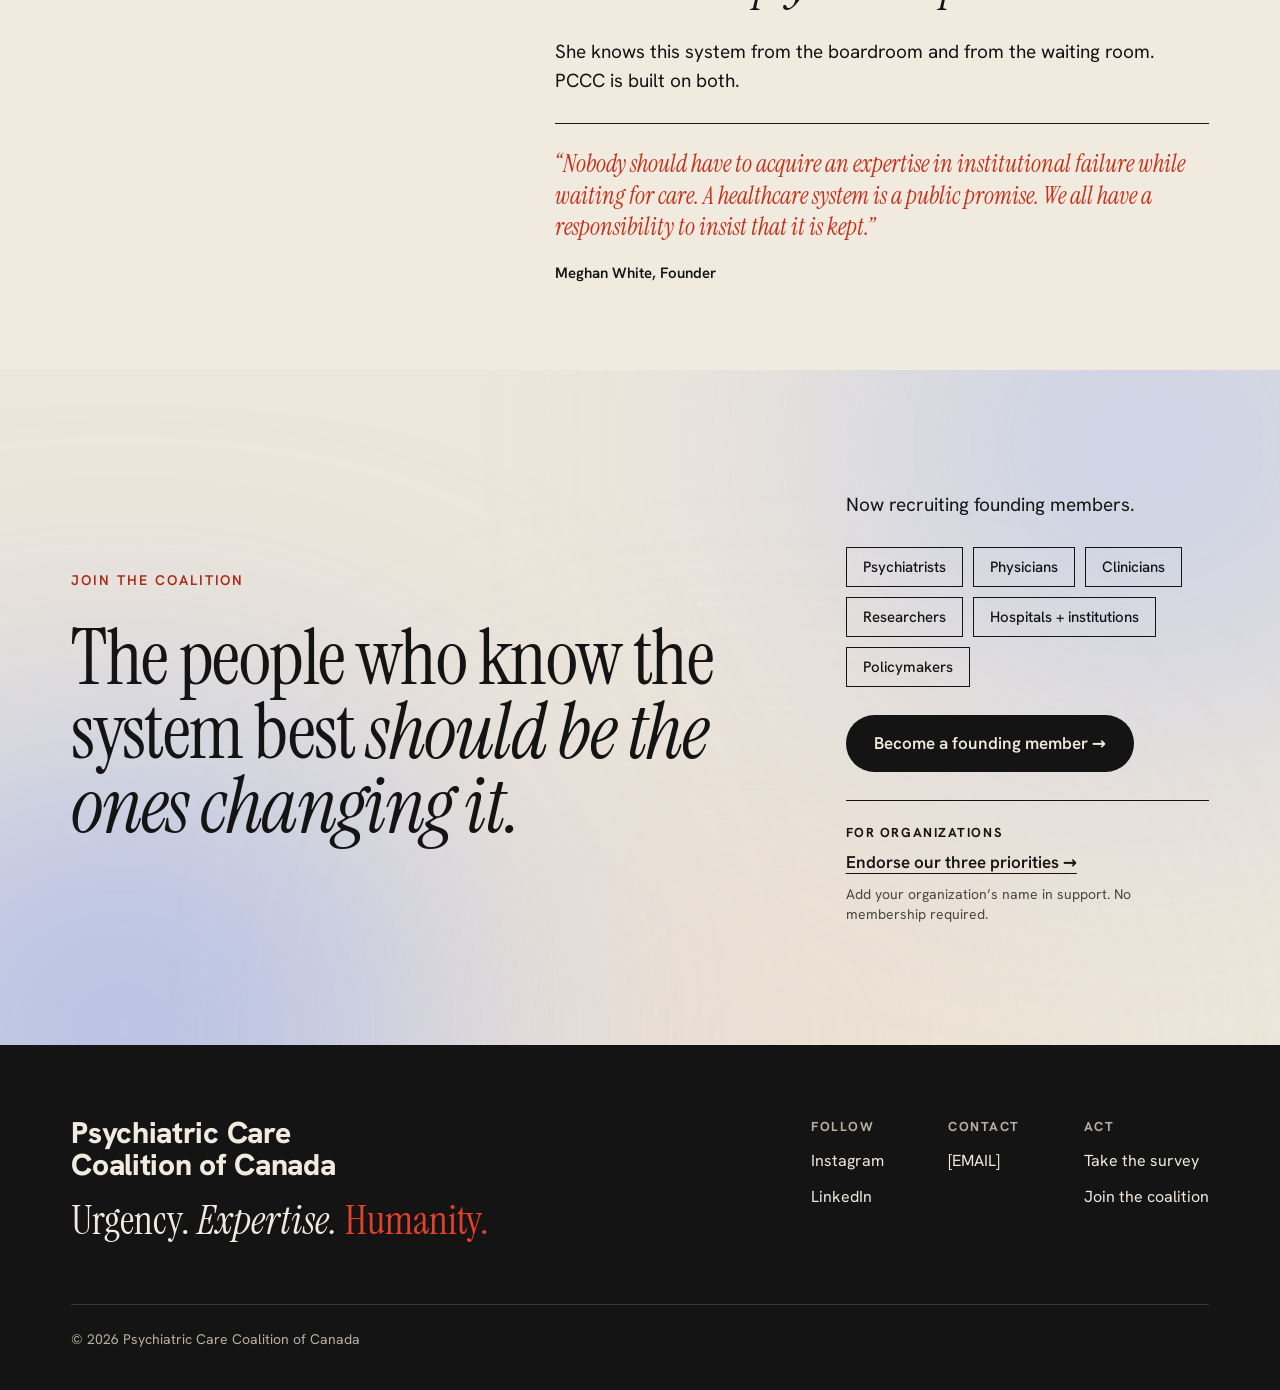
==== commit e36a0acf: "Preview: pill buttons, black on light sections Co-Authored-By: Claude Opus 5.5 <noreply@anthropic.co" ====
--- a/index.html
+++ b/index.html
@@ -24,9 +24,9 @@
 
 <link rel="preload" href="/assets/fonts/instrument-serif-latin-400-normal.woff2" as="font" type="font/woff2" crossorigin>
 <link rel="preload" href="/assets/fonts/hanken-grotesk-latin-400-normal.woff2" as="font" type="font/woff2" crossorigin>
-<link rel="stylesheet" href="/css/styles.css?v=202610121530">
+<link rel="stylesheet" href="/css/styles.css?v=202610121541">
 <script>document.documentElement.classList.add('js')</script>
-<script src="/js/main.js?v=202610121530" defer></script>
+<script src="/js/main.js?v=202610121541" defer></script>
 </head>
 <body>
 <a class="skip" href="#main">Skip to content</a>
@@ -67,7 +67,7 @@
       <div class="hero-body">
         <p class="hero-sub">Psychiatric care in Canada is funded, staffed and delivered to a lower standard than the rest of medicine. We’re changing the policies behind it, starting with the ER: where people land when every other door is closed.</p>
         <div class="hero-cta">
-          <a class="btn btn-red" href="#survey">Take the ER survey →</a>
+          <a class="btn btn-ink" href="#survey">Take the ER survey →</a>
           <p class="hero-note">Anonymous. About 10 minutes.<br class="d-br"> For patients, families and frontline staff.</p>
         </div>
       </div>
@@ -245,7 +245,7 @@
           <li>Psychiatrists</li><li>Physicians</li><li>Clinicians</li><li>Researchers</li><li>Hospitals + institutions</li><li>Policymakers</li>
         </ul>
         <!-- TODO: replace [EMAIL] -->
-        <a class="btn btn-red join-cta" href="mailto:[EMAIL]?subject=Founding%20member">Become a founding member →</a>
+        <a class="btn btn-ink join-cta" href="mailto:[EMAIL]?subject=Founding%20member">Become a founding member →</a>
         <div class="endorse">
           <p class="endorse-title">For organizations</p>
           <!-- TODO: replace [EMAIL] -->
--- a/css/styles.css
+++ b/css/styles.css
@@ -51,8 +51,11 @@
 .kicker-dark { color: #A92A16; }
 .source { font-size: 13px; line-height: 1.5; color: var(--muted); }
 
-.btn { display: inline-block; text-decoration: none; font-weight: 600; font-size: 18px; line-height: 1.2; padding: 22px 36px; transition: background-color .2s ease, transform .2s ease; }
+.btn { display: inline-block; border-radius: 999px; text-decoration: none; font-weight: 600; font-size: 18px; line-height: 1.2; padding: 20px 34px; transition: background-color .2s ease, transform .2s ease; }
 .btn-red { background: var(--red); color: var(--bone); }
+/* On light backgrounds the main buttons are black; red stays for dark sections */
+.btn-ink { background: var(--ink); color: var(--bone); }
+.btn-ink:hover { background: var(--red); color: var(--bone); }
 .btn-red:hover { background: #A92A16; color: var(--bone); }
 .btn-block { display: block; text-align: center; }
 
@@ -76,7 +79,7 @@
 .site-nav { display: flex; align-items: center; gap: 36px; font-size: 15px; font-weight: 500; }
 .site-nav a { text-decoration: none; color: var(--bone); }
 .site-nav a:hover { color: var(--red-bright); }
-.site-nav .nav-cta { background: var(--red); color: var(--bone); padding: 12px 20px; }
+.site-nav .nav-cta { background: var(--red); color: var(--bone); padding: 12px 22px; border-radius: 999px; }
 .site-nav .nav-cta:hover { background: #A92A16; color: var(--bone); }
 .menu-btn { display: none; }
 
@@ -273,8 +276,8 @@
   .ish-m { display: inline; }
   .hero-body { gap: 22px; max-width: none; }
   .hero-sub { font-size: 17px; text-shadow: none; }
-  .hero-cta { flex-direction: column; align-items: stretch; gap: 10px; }
-  .hero-cta .btn { text-align: center; font-size: 17px; padding: 18px 20px; }
+  .hero-cta { flex-direction: column; align-items: flex-start; gap: 12px; }
+  .hero-cta .btn { font-size: 17px; padding: 16px 28px; }
   .hero-note { font-size: 14px; }
 
   /* Gap */
@@ -360,7 +363,7 @@
   .join-side > p { font-size: 17px; }
   .tags { gap: 8px; }
   .tags li { font-size: 14px; padding: 9px 14px; }
-  .join-cta { align-self: stretch; text-align: center; }
+  .join-cta { align-self: flex-start; }
 
   /* Survey nudge: full-width bar on phones */
   .nudge { left: 0; right: 0; bottom: 0; width: auto; grid-template-columns: 1fr auto auto; gap: 12px; padding: 12px 12px 12px 20px; padding-bottom: calc(12px + env(safe-area-inset-bottom)); box-shadow: 0 -8px 30px rgba(20,20,20,.2); }
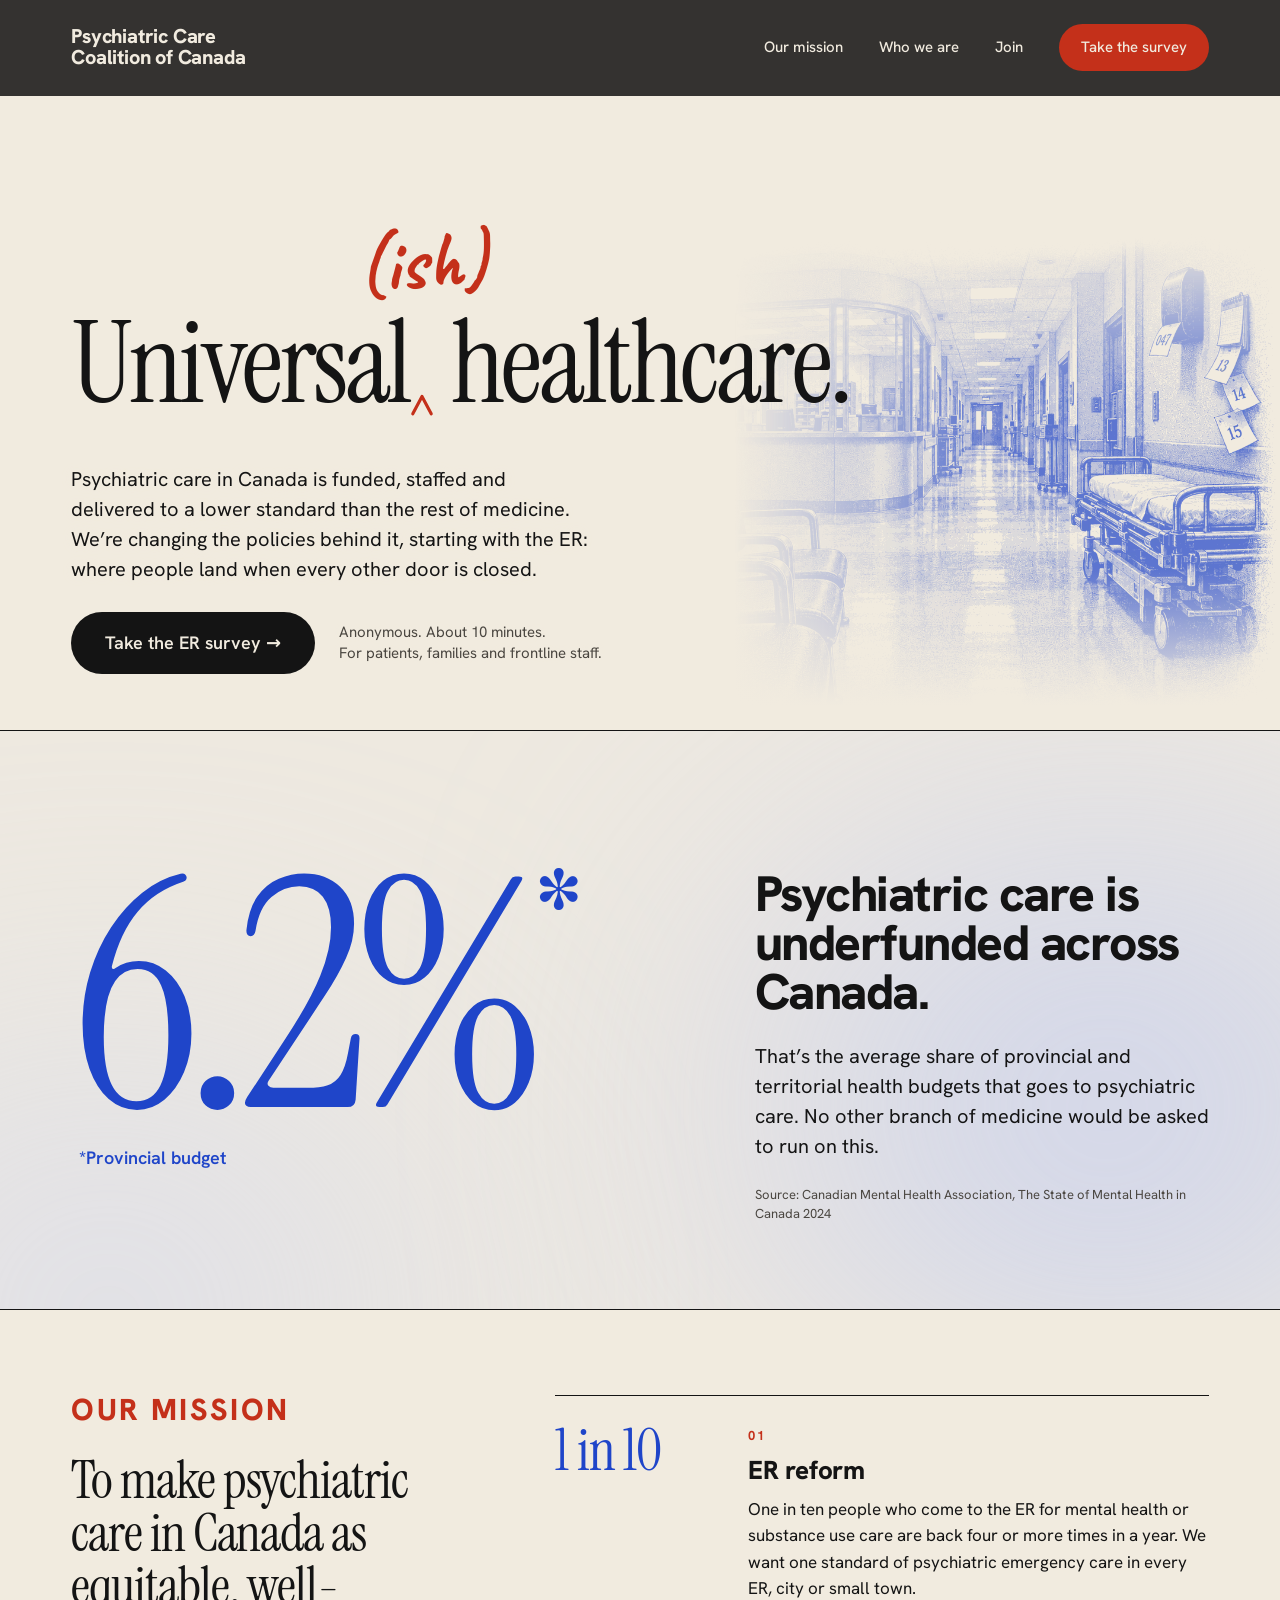
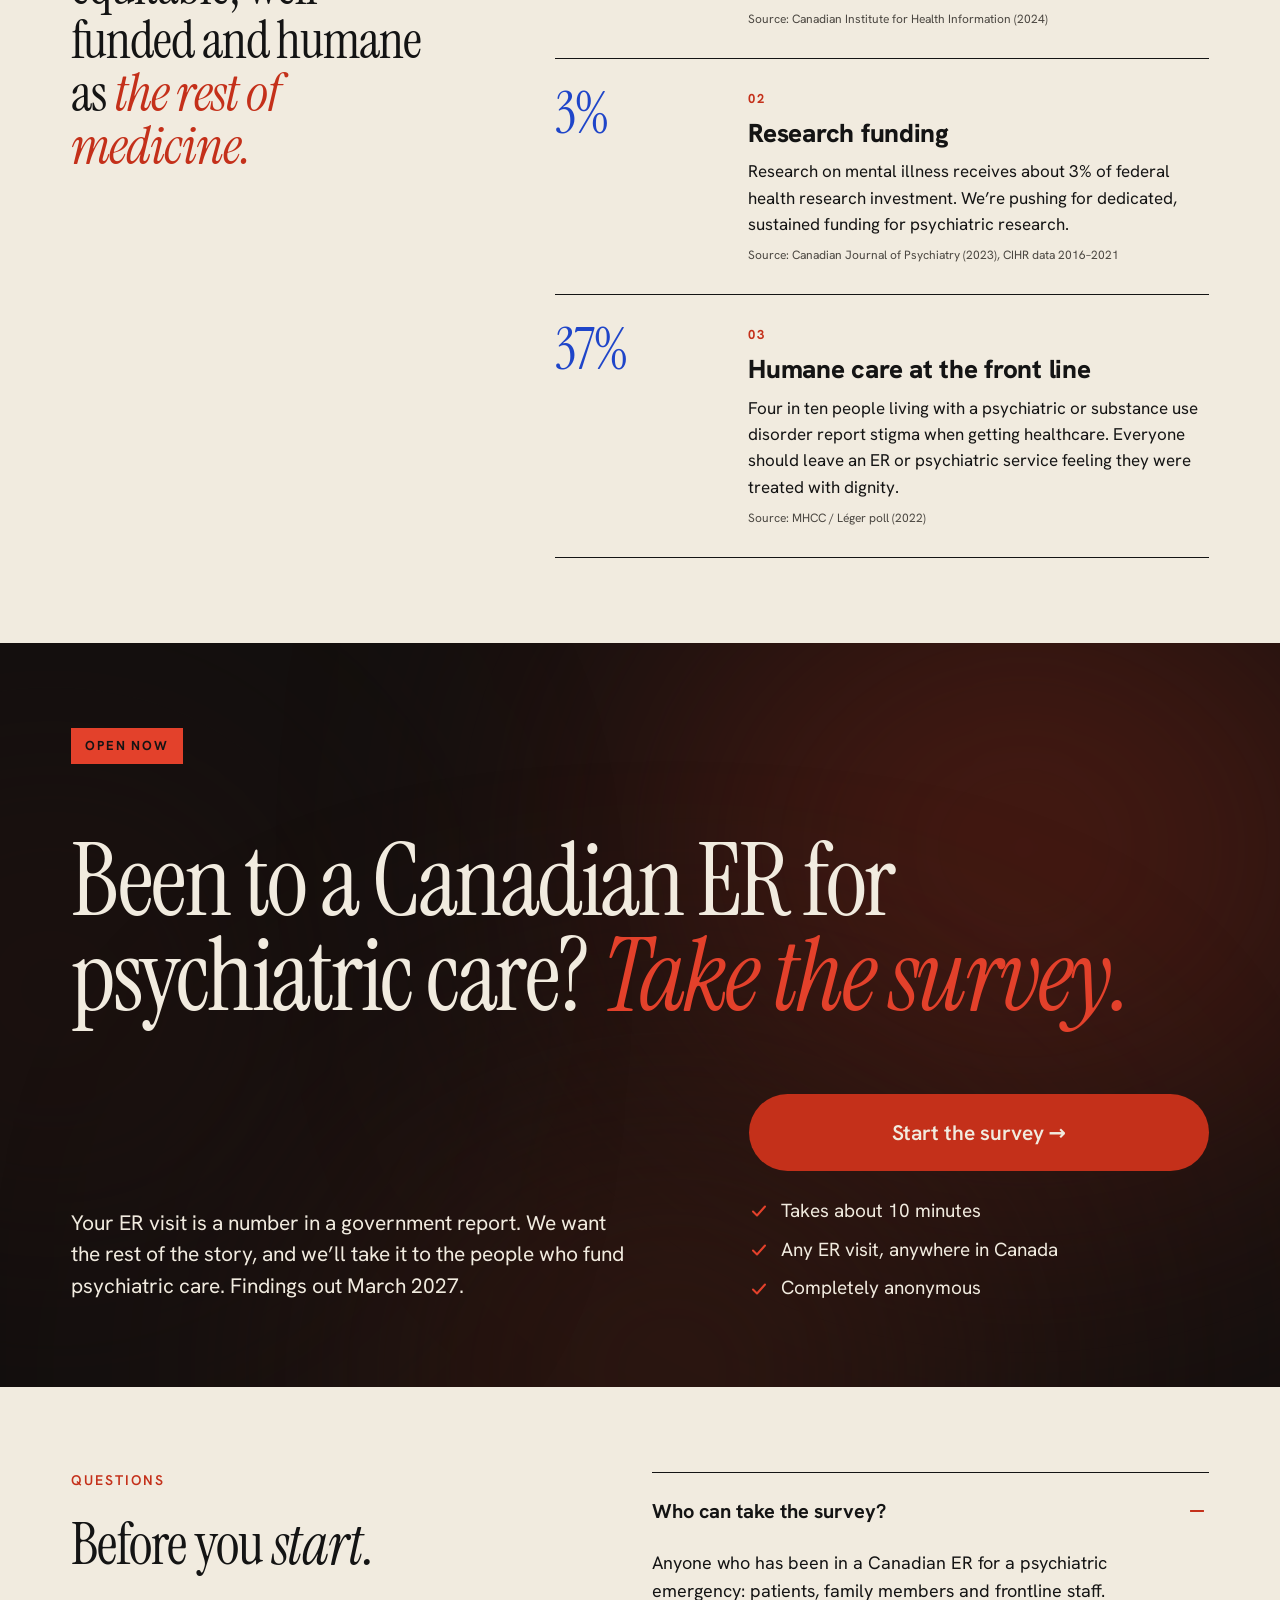
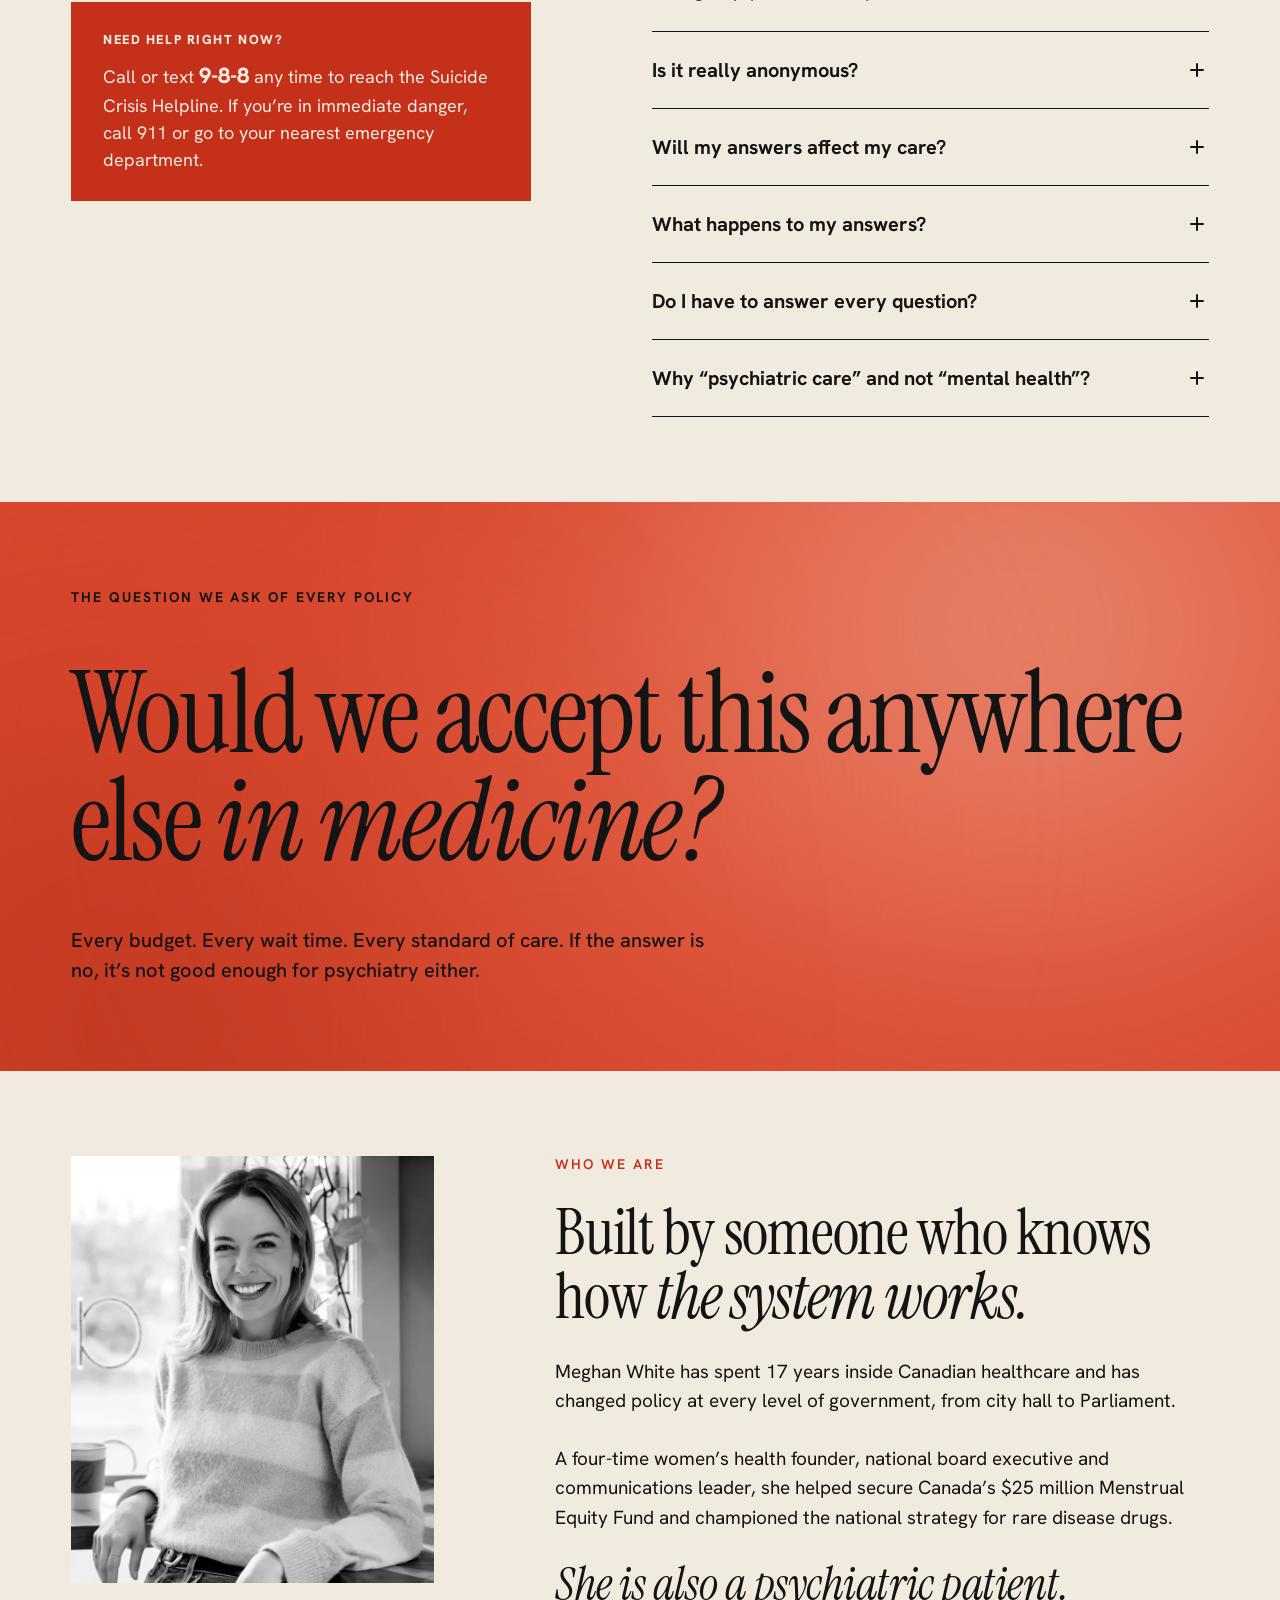
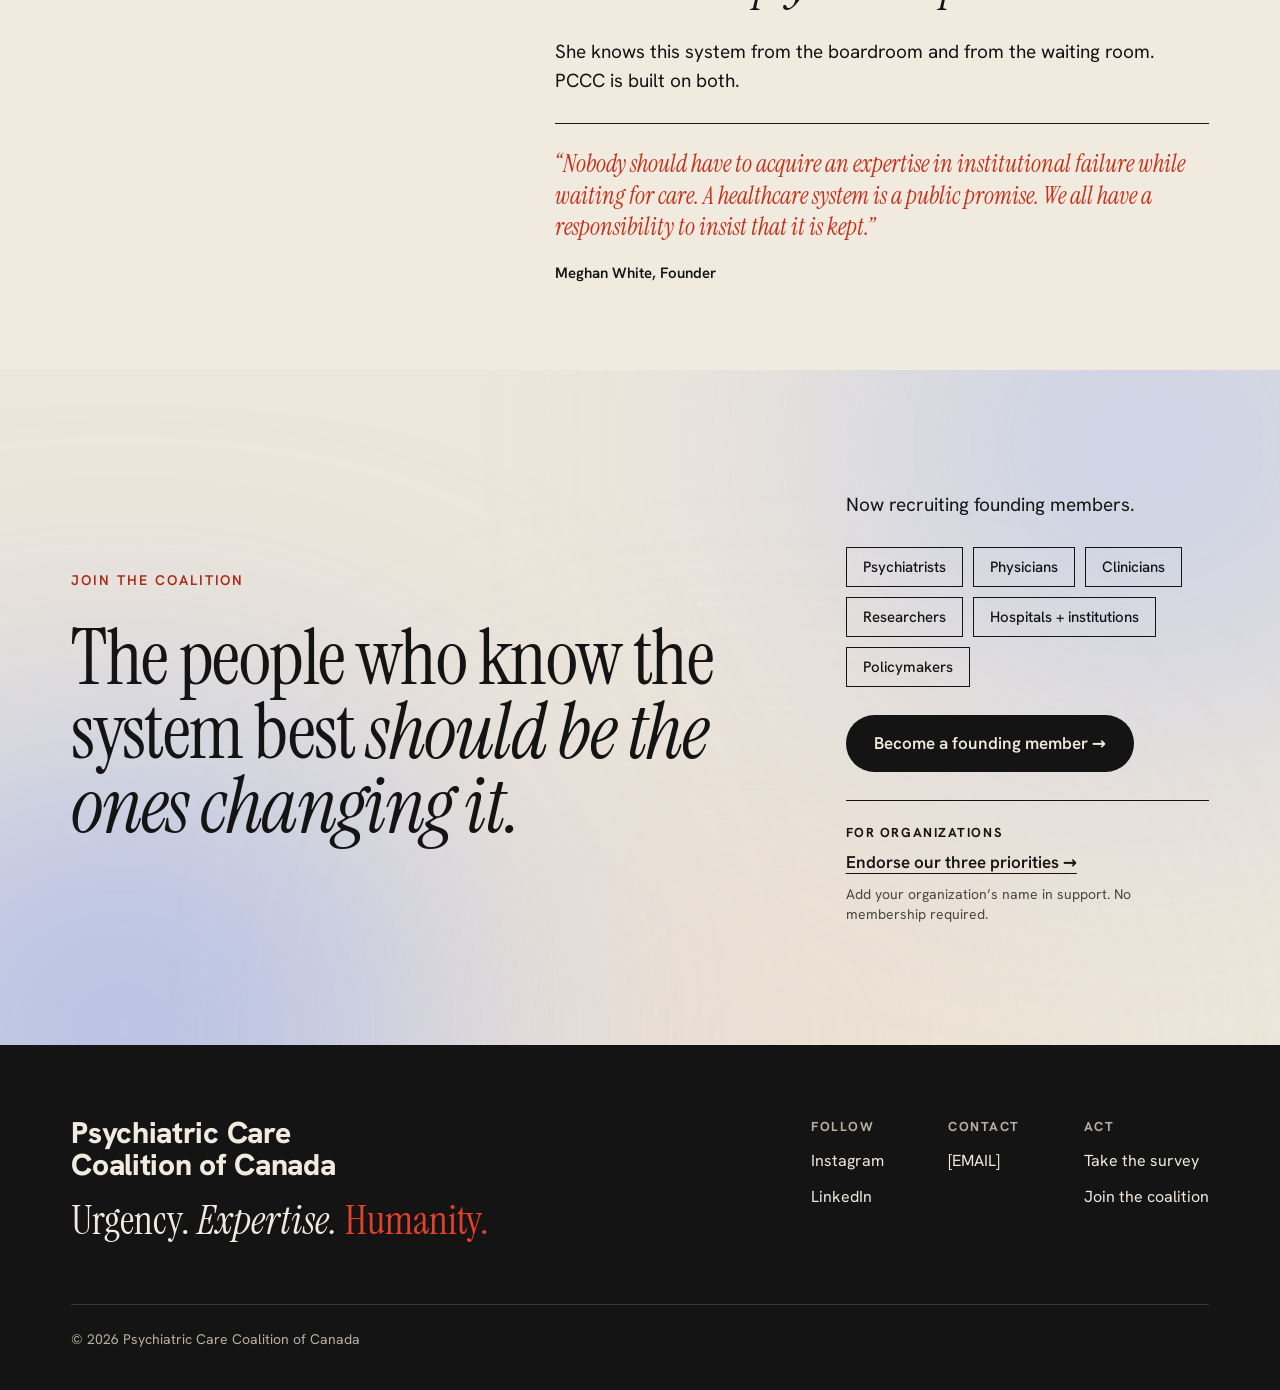
==== commit f213a24d: "Remove colour haze from hero Co-Authored-By: Claude Opus 5.5 <noreply@anthropic.com> Claude-Session:" ====
--- a/index.html
+++ b/index.html
@@ -24,9 +24,9 @@
 
 <link rel="preload" href="/assets/fonts/instrument-serif-latin-400-normal.woff2" as="font" type="font/woff2" crossorigin>
 <link rel="preload" href="/assets/fonts/hanken-grotesk-latin-400-normal.woff2" as="font" type="font/woff2" crossorigin>
-<link rel="stylesheet" href="/css/styles.css?v=202610121541">
+<link rel="stylesheet" href="/css/styles.css?v=202610121551">
 <script>document.documentElement.classList.add('js')</script>
-<script src="/js/main.js?v=202610121541" defer></script>
+<script src="/js/main.js?v=202610121551" defer></script>
 </head>
 <body>
 <a class="skip" href="#main">Skip to content</a>
@@ -51,8 +51,6 @@
 
   <!-- 1 HERO -->
   <section id="top" class="hero">
-    <span class="blob" style="--c:#F2B9A4; --o:.7; left:-12%; top:-20%; width:60%; height:85%"></span>
-    <span class="blob" style="--c:#B9C6F2; --o:.6; right:-10%; top:15%; width:55%; height:60%"></span>
     <div class="hero-art" aria-hidden="true">
       <img src="/assets/images/er-waiting-room-v3-1395.webp"
            srcset="/assets/images/er-waiting-room-v3-780.webp 780w, /assets/images/er-waiting-room-v3-1395.webp 1395w"
--- a/css/styles.css
+++ b/css/styles.css
@@ -85,7 +85,6 @@
 
 /* ---------- 1 Hero ---------- */
 .hero { position: relative; overflow: hidden; isolation: isolate; }
-.hero .blob { --blur: 140px; }
 /* Beige band at the bottom so the hero doesn't bleed into the next section */
 .hero::after { content: ""; position: absolute; left: 0; right: 0; bottom: 0; height: 160px; z-index: 0; pointer-events: none; background: linear-gradient(to bottom, rgba(241,235,223,0), var(--bone) 85%); }
 .hero-art { position: absolute; right: 0; top: 10.5vw; width: 64.583vw; aspect-ratio: 3 / 2; }
@@ -268,7 +267,6 @@
   .hero-art { position: relative; order: 2; top: auto; width: 100%; aspect-ratio: auto; height: 210px; margin-top: 8px; margin-bottom: 28px; }
   .hero-art img { object-position: 60% center; -webkit-mask-image: linear-gradient(to bottom, transparent 0%, #000 30%, #000 85%, transparent 100%); mask-image: linear-gradient(to bottom, transparent 0%, #000 30%, #000 85%, transparent 100%); -webkit-mask-composite: source-over; mask-composite: add; }
   .hero-art-fade { display: none; }
-  .hero .blob { --blur: 70px; opacity: calc(var(--o) * .55); }
   .hero-inner { order: 1; padding-top: 40px; padding-bottom: 0; gap: 22px; }
   .hero-eyebrow { display: none; }
   .hero h1 { font-size: clamp(52px, 16vw, 88px); line-height: 1; letter-spacing: -.025em; padding-top: .1em; }
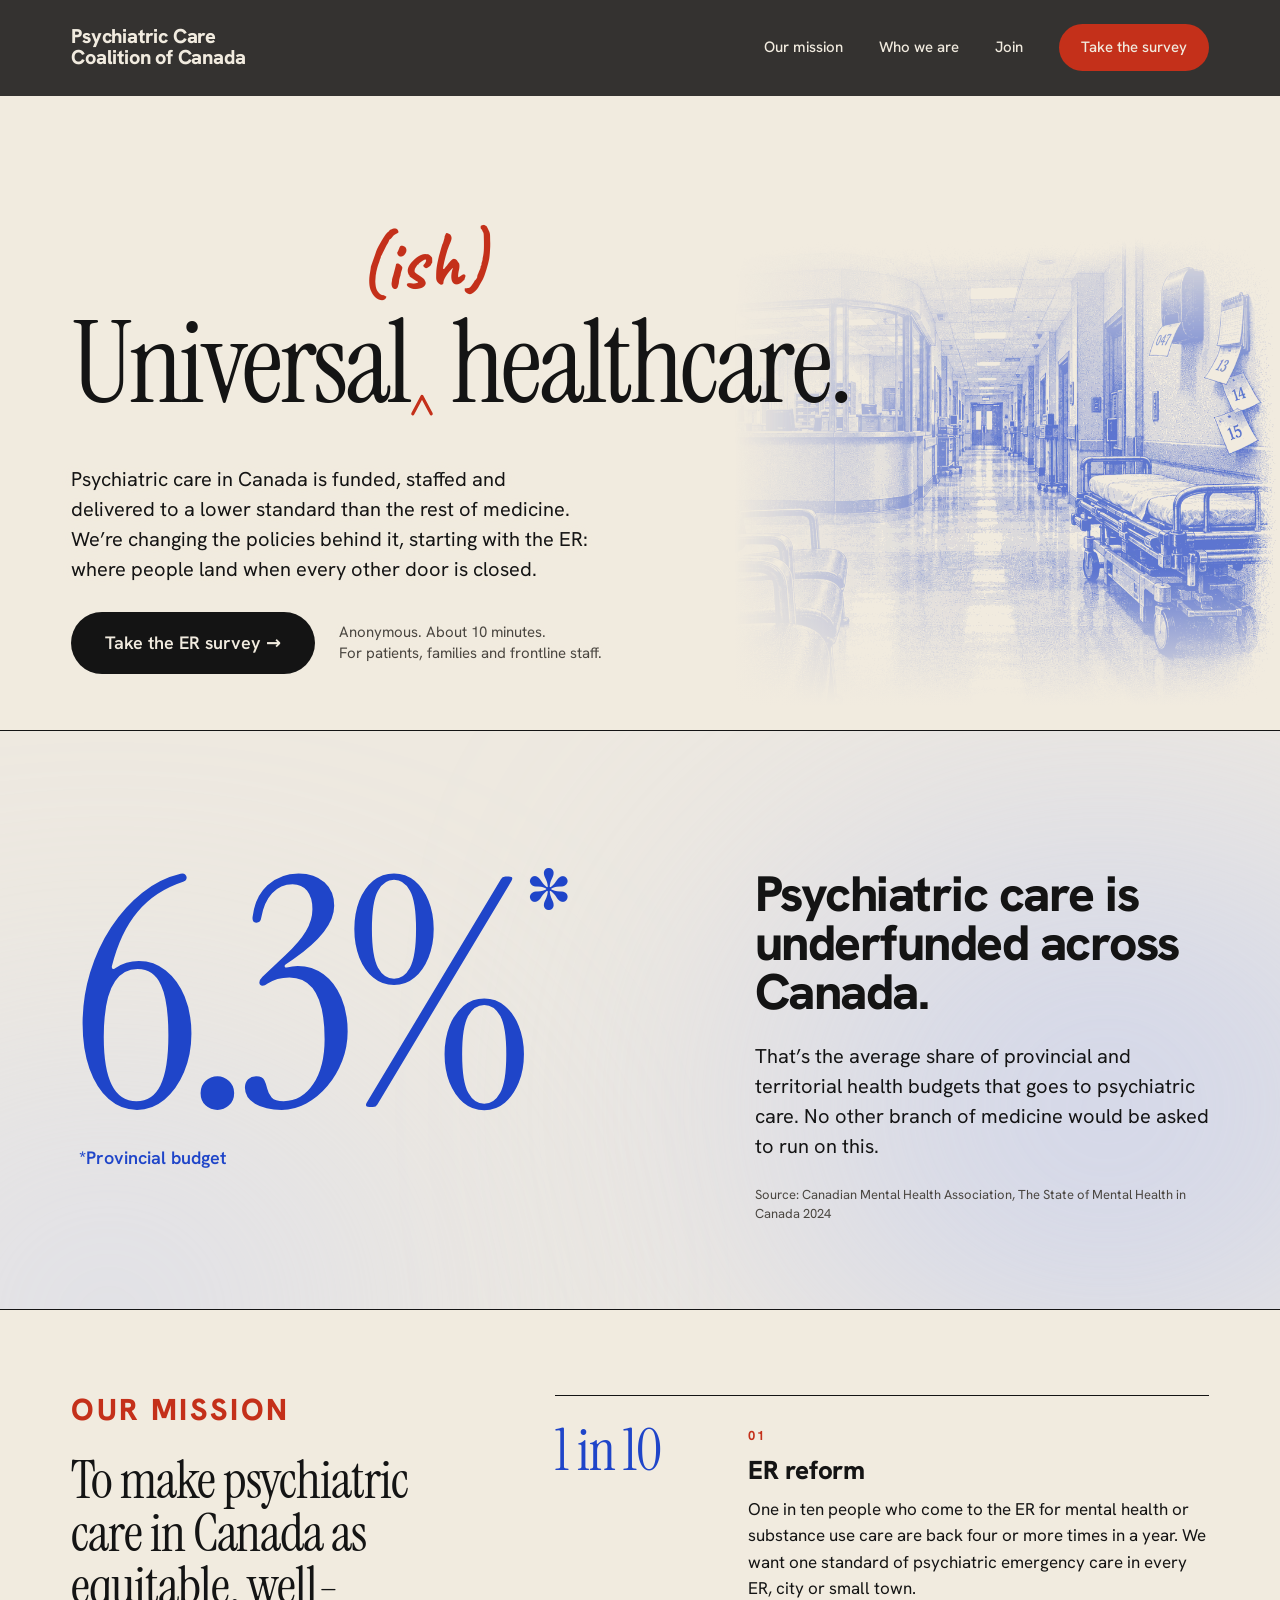
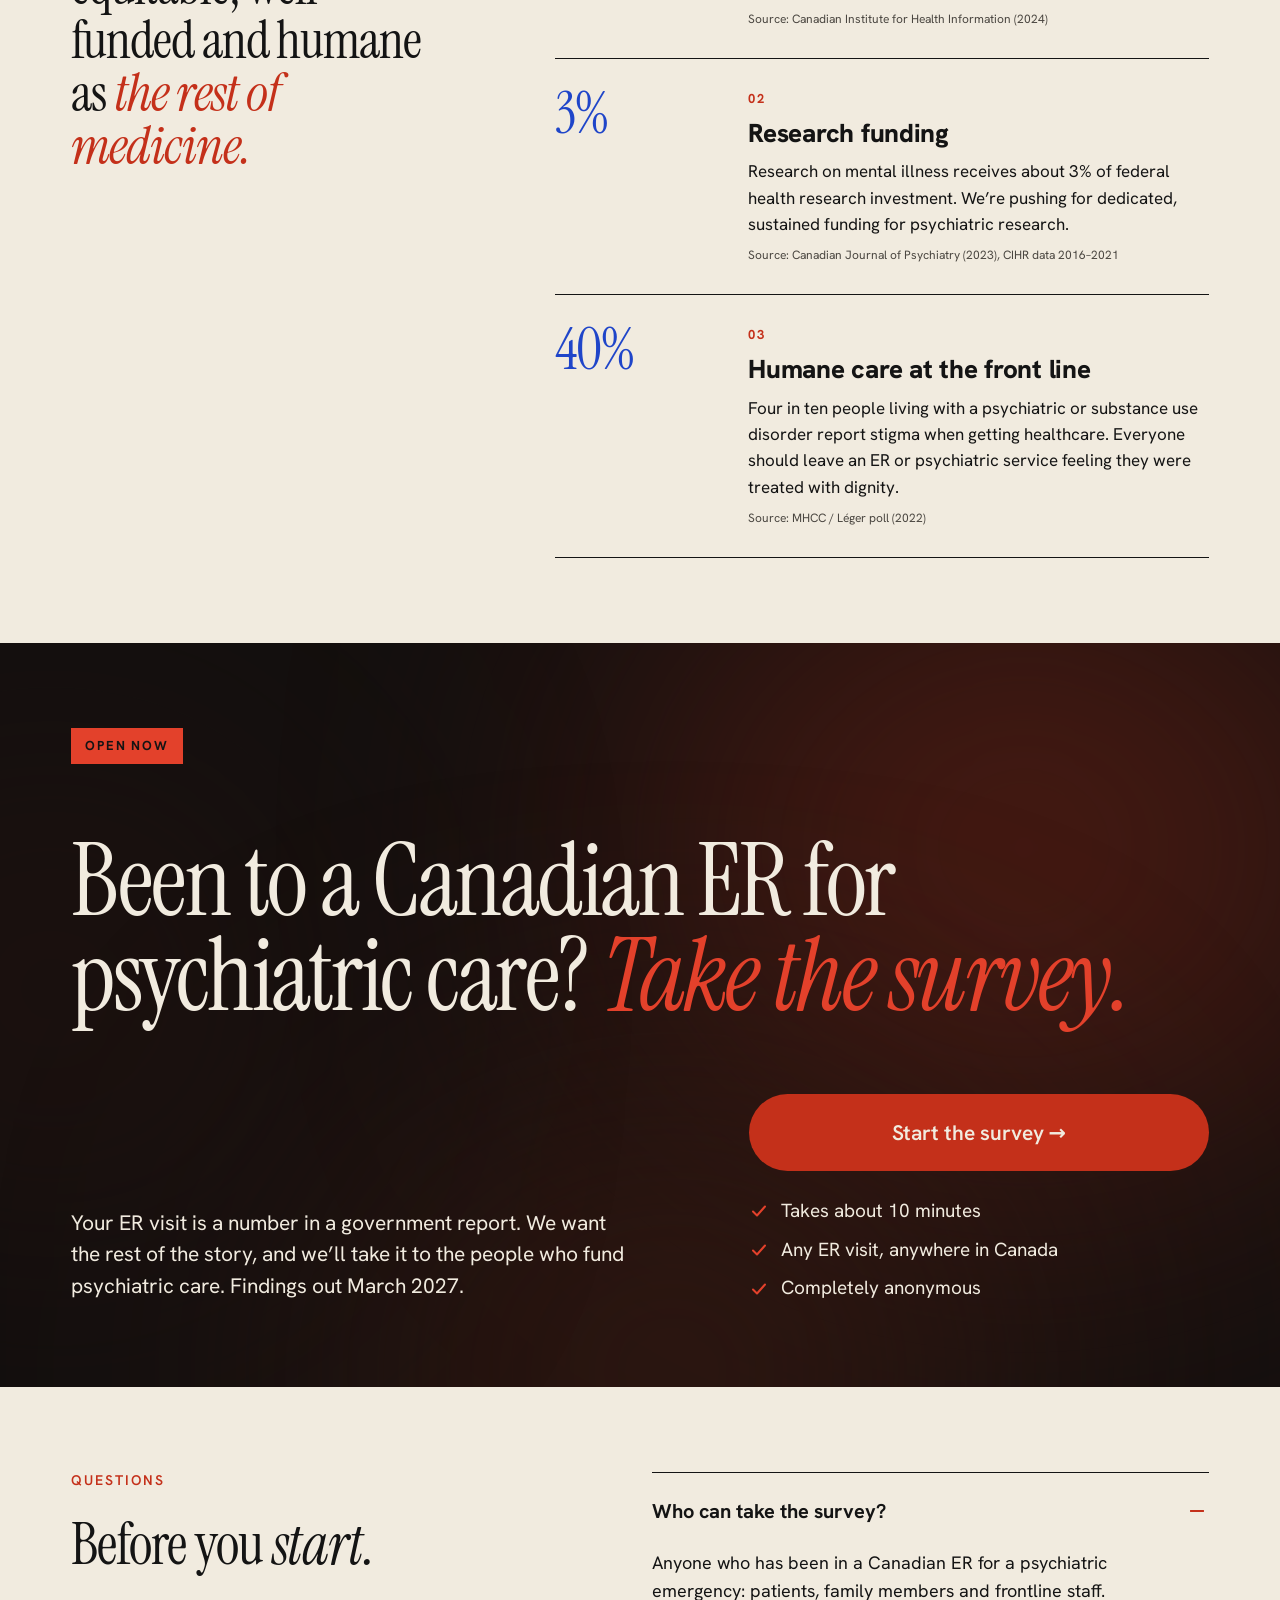
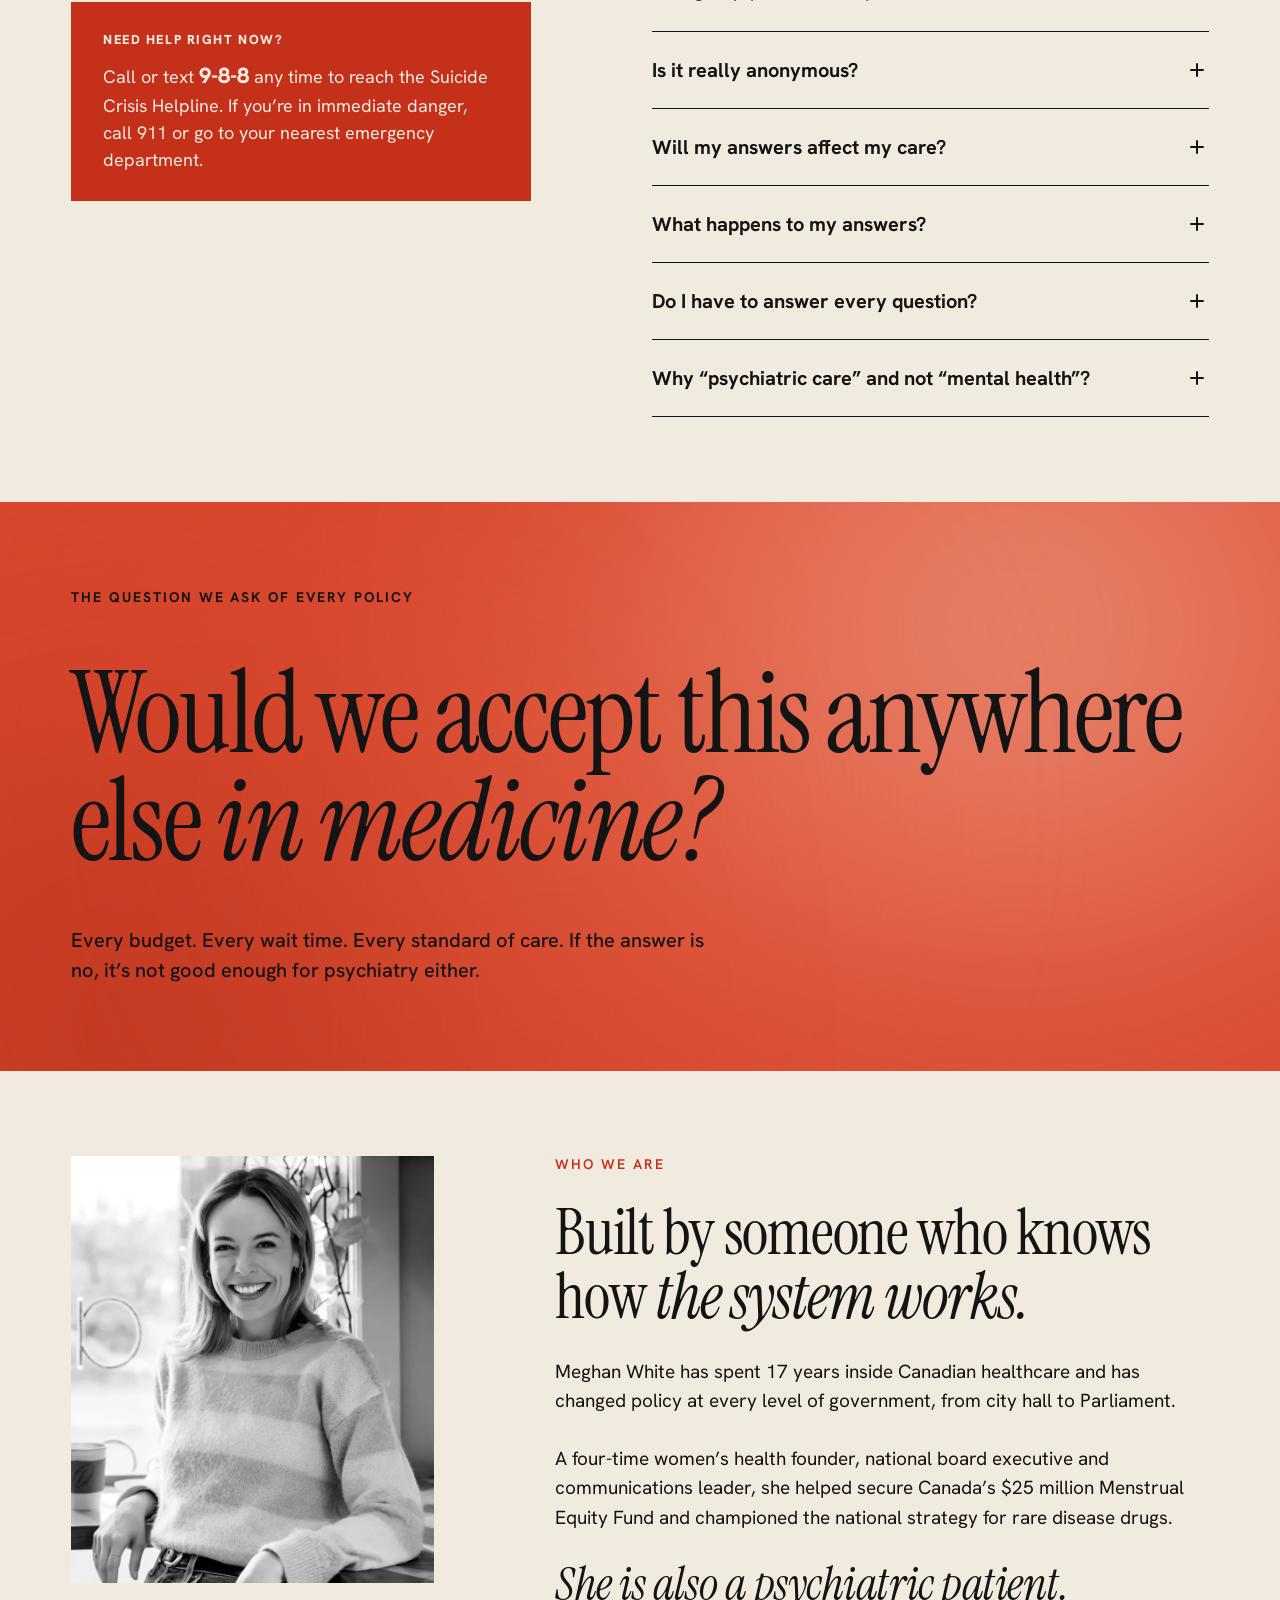
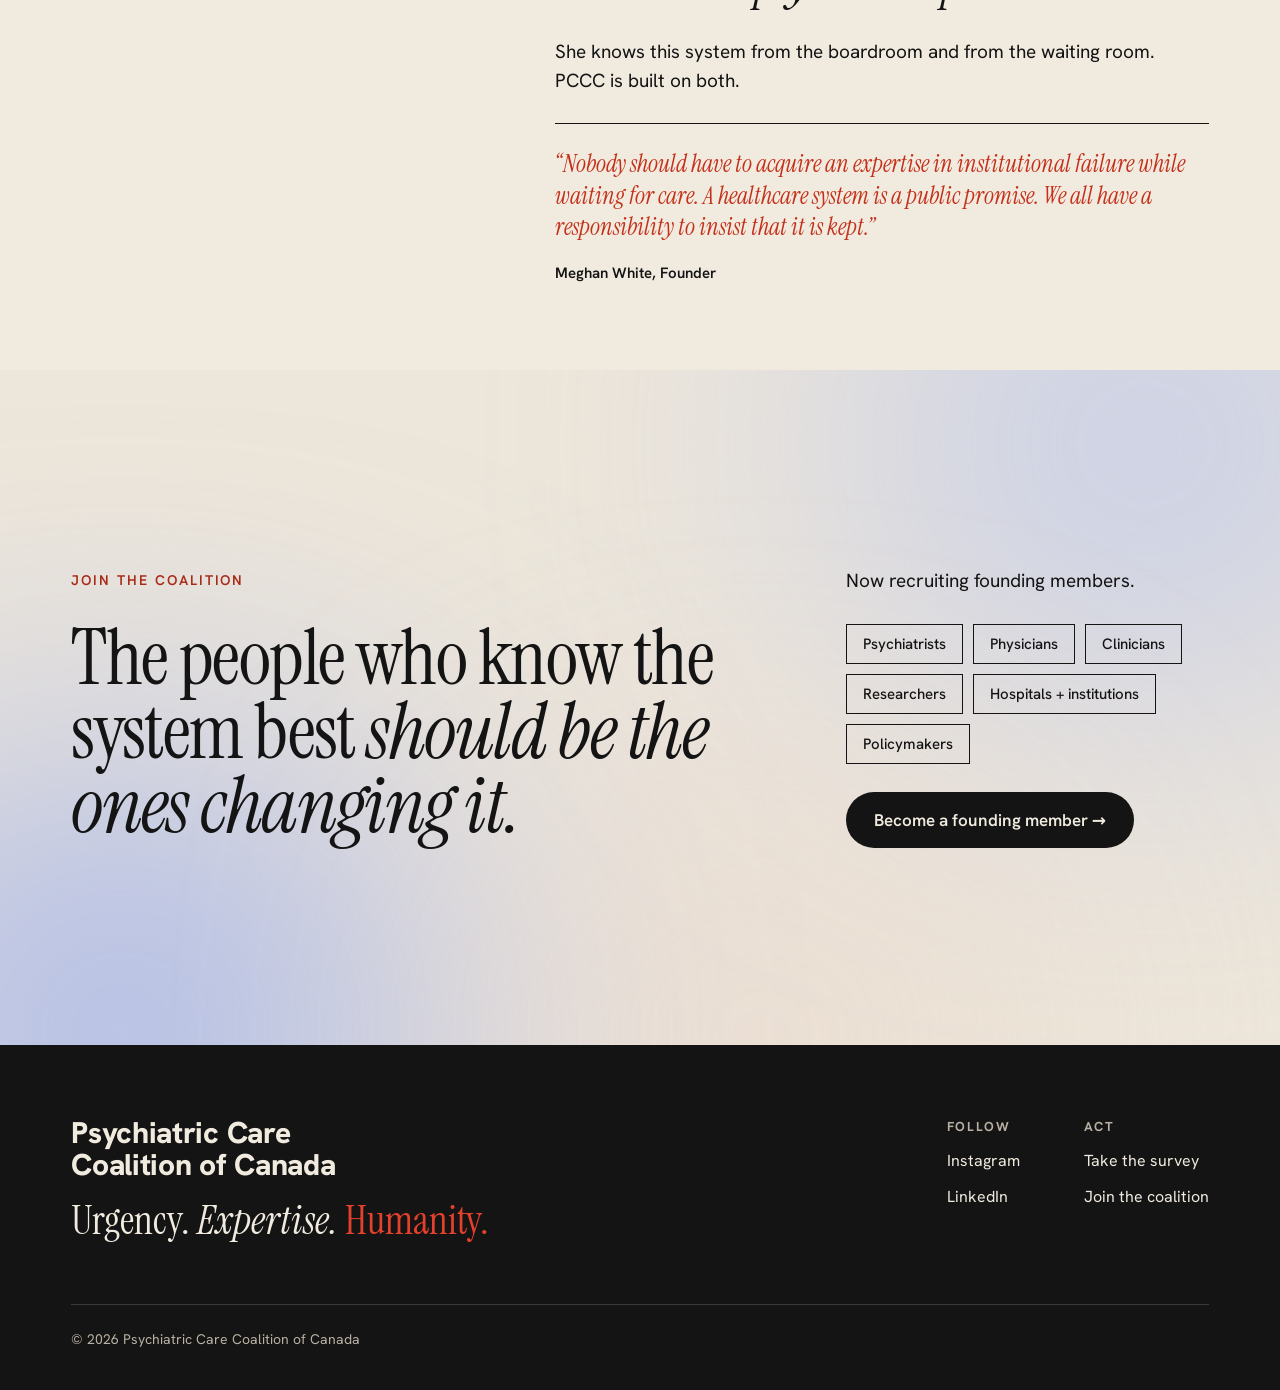
==== commit f1078763: "Remove email links for now; founding member button goes to LinkedIn Co-Authored-By: Claude Opus 5.5 " ====
--- a/index.html
+++ b/index.html
@@ -24,9 +24,9 @@
 
 <link rel="preload" href="/assets/fonts/instrument-serif-latin-400-normal.woff2" as="font" type="font/woff2" crossorigin>
 <link rel="preload" href="/assets/fonts/hanken-grotesk-latin-400-normal.woff2" as="font" type="font/woff2" crossorigin>
-<link rel="stylesheet" href="/css/styles.css?v=202610121551">
+<link rel="stylesheet" href="/css/styles.css?v=202610121625">
 <script>document.documentElement.classList.add('js')</script>
-<script src="/js/main.js?v=202610121551" defer></script>
+<script src="/js/main.js?v=202610121625" defer></script>
 </head>
 <body>
 <a class="skip" href="#main">Skip to content</a>
@@ -242,14 +242,8 @@
         <ul class="tags">
           <li>Psychiatrists</li><li>Physicians</li><li>Clinicians</li><li>Researchers</li><li>Hospitals + institutions</li><li>Policymakers</li>
         </ul>
-        <!-- TODO: replace [EMAIL] -->
-        <a class="btn btn-ink join-cta" href="mailto:[EMAIL]?subject=Founding%20member">Become a founding member →</a>
-        <div class="endorse">
-          <p class="endorse-title">For organizations</p>
-          <!-- TODO: replace [EMAIL] -->
-          <a href="mailto:[EMAIL]?subject=Endorse%20PCCC%20priorities">Endorse our three priorities →</a>
-          <p class="endorse-note">Add your organization’s name in support. No membership required.</p>
-        </div>
+        <!-- TODO: switch to mailto:info@psychcarecoalition.ca and restore the "For organizations" endorse block once email works -->
+        <a class="btn btn-ink join-cta" href="https://www.linkedin.com/company/psychiatric-care-coalition-of-canada/" target="_blank" rel="noopener">Become a founding member →</a>
       </div>
     </div>
   </section>
@@ -280,11 +274,6 @@
           <a href="https://www.linkedin.com/company/psychiatric-care-coalition-of-canada/" target="_blank" rel="noopener">LinkedIn</a>
         </div>
         <div>
-          <p class="footer-label">Contact</p>
-          <!-- TODO: replace [EMAIL] -->
-          <a href="mailto:[EMAIL]">[EMAIL]</a>
-        </div>
-        <div>
           <p class="footer-label">Act</p>
           <a href="#survey">Take the survey</a>
           <a href="#join">Join the coalition</a>
--- a/css/styles.css
+++ b/css/styles.css
@@ -224,7 +224,7 @@
 .wordmark-lg { font-size: 30px; color: var(--bone); }
 .tagline { font-family: var(--serif); font-size: 40px; line-height: 1; }
 .tagline span { color: var(--red-bright); }
-.footer-cols { display: grid; grid-template-columns: repeat(3, auto); gap: 64px; font-size: 16px; }
+.footer-cols { display: grid; grid-template-columns: repeat(2, auto); gap: 64px; font-size: 16px; }
 .footer-cols > div { display: flex; flex-direction: column; gap: 12px; }
 .footer-label { font-size: 13px; font-weight: 700; letter-spacing: .12em; text-transform: uppercase; color: var(--stone); }
 .footer-bottom { margin-top: 64px; border-top: 1px solid #3A3A3A; padding-top: 24px; font-size: 14px; color: var(--stone); }
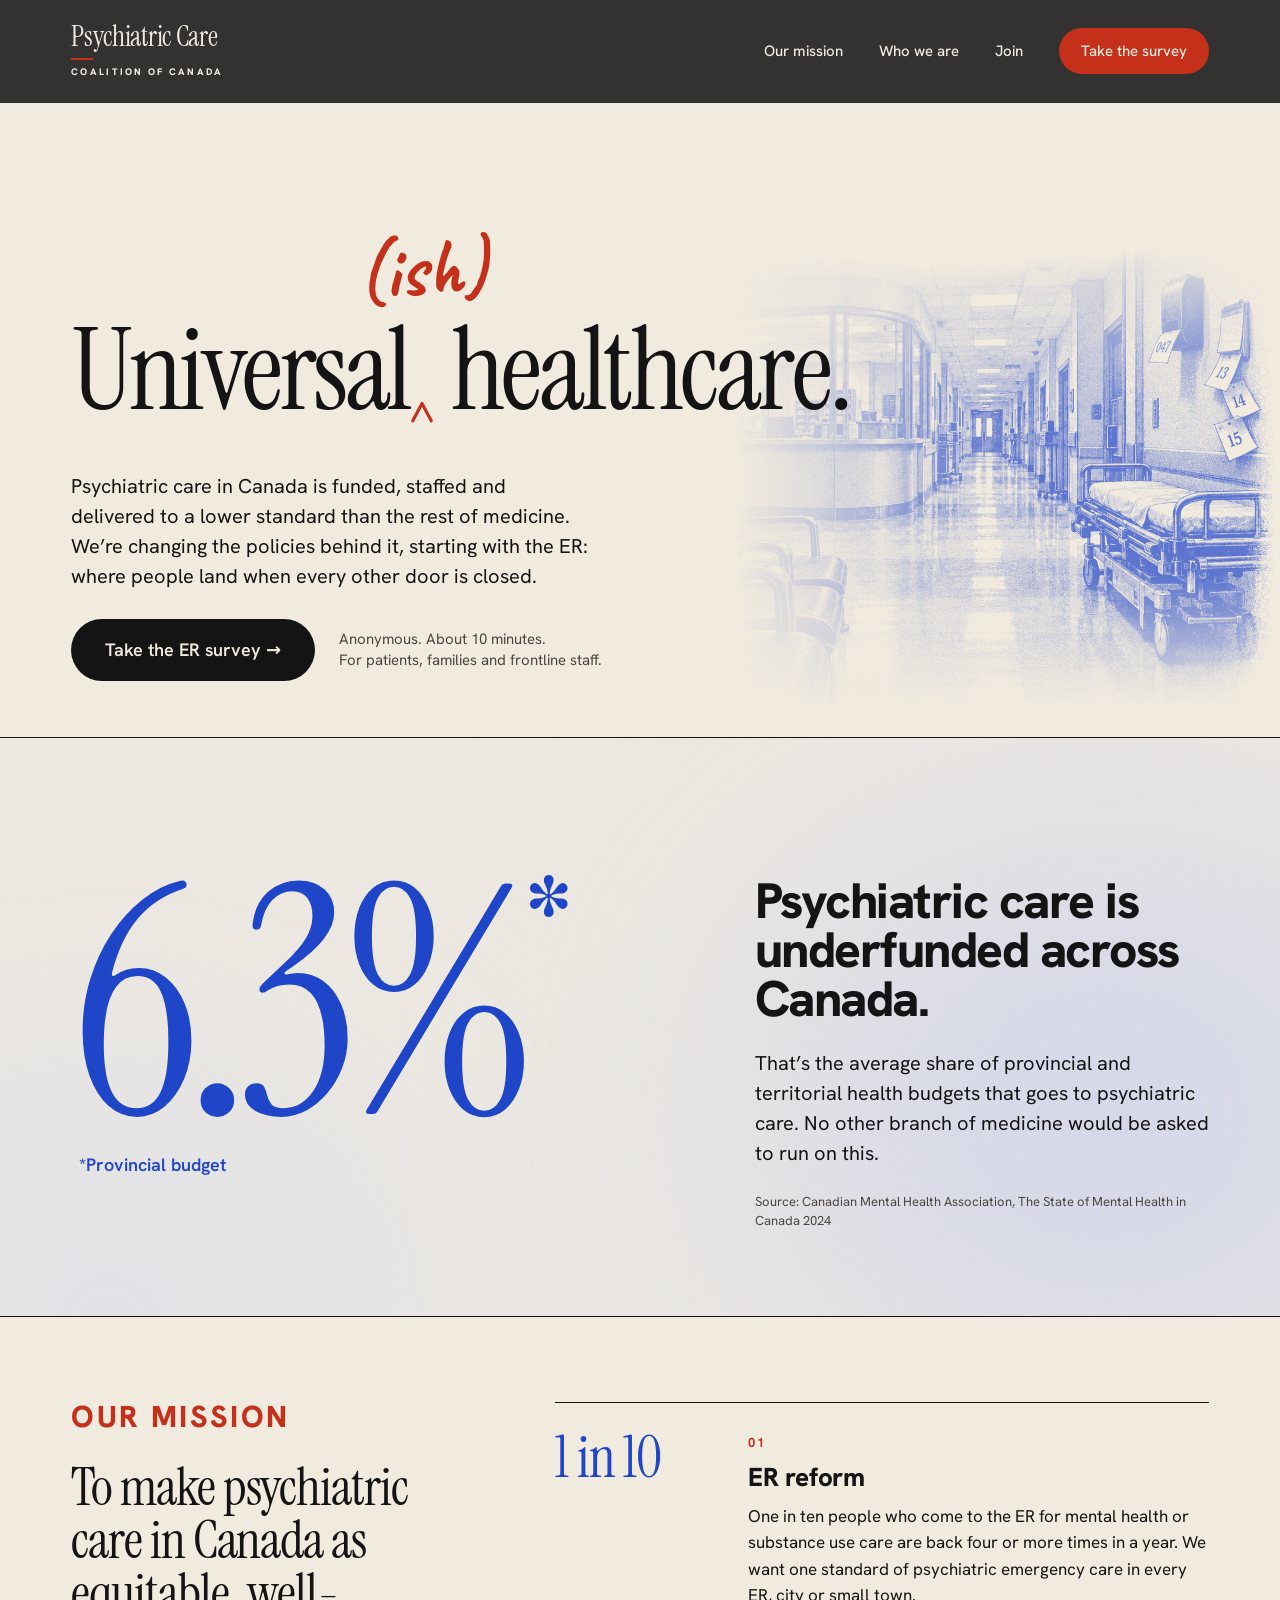
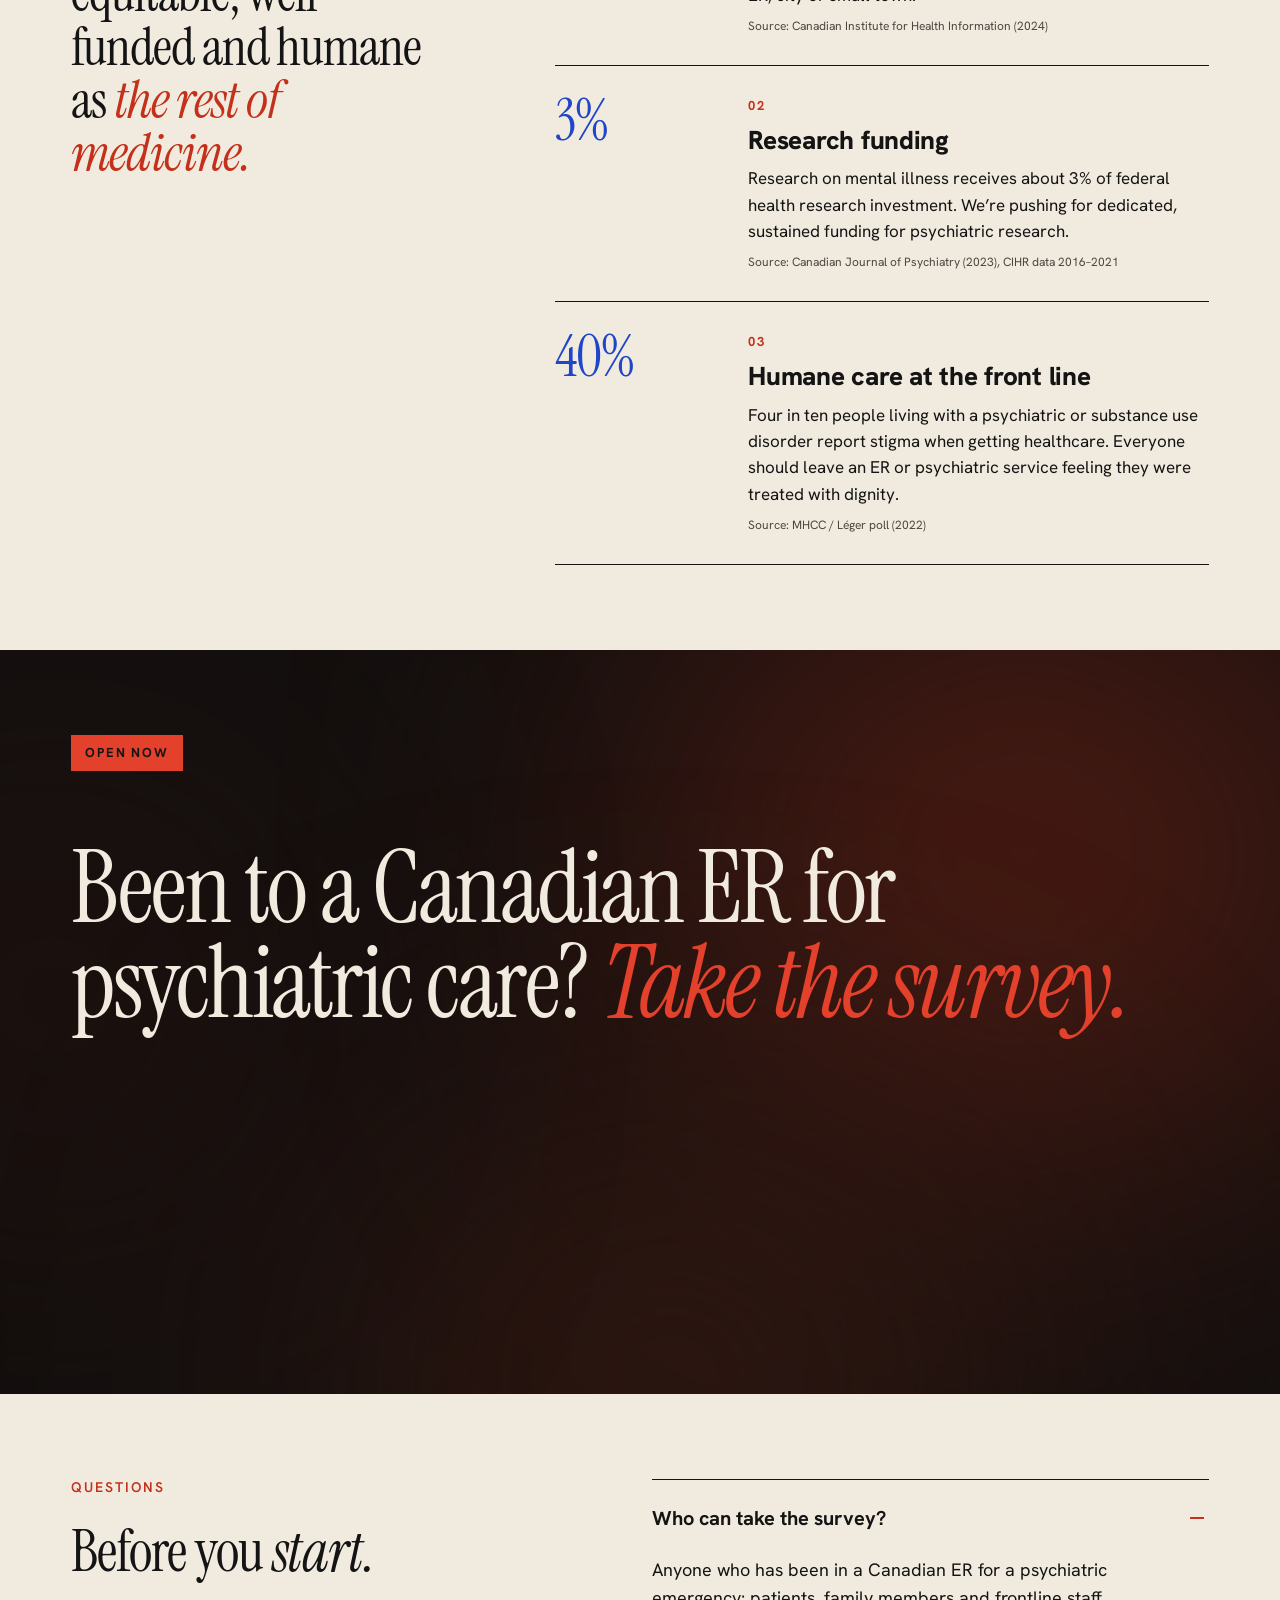
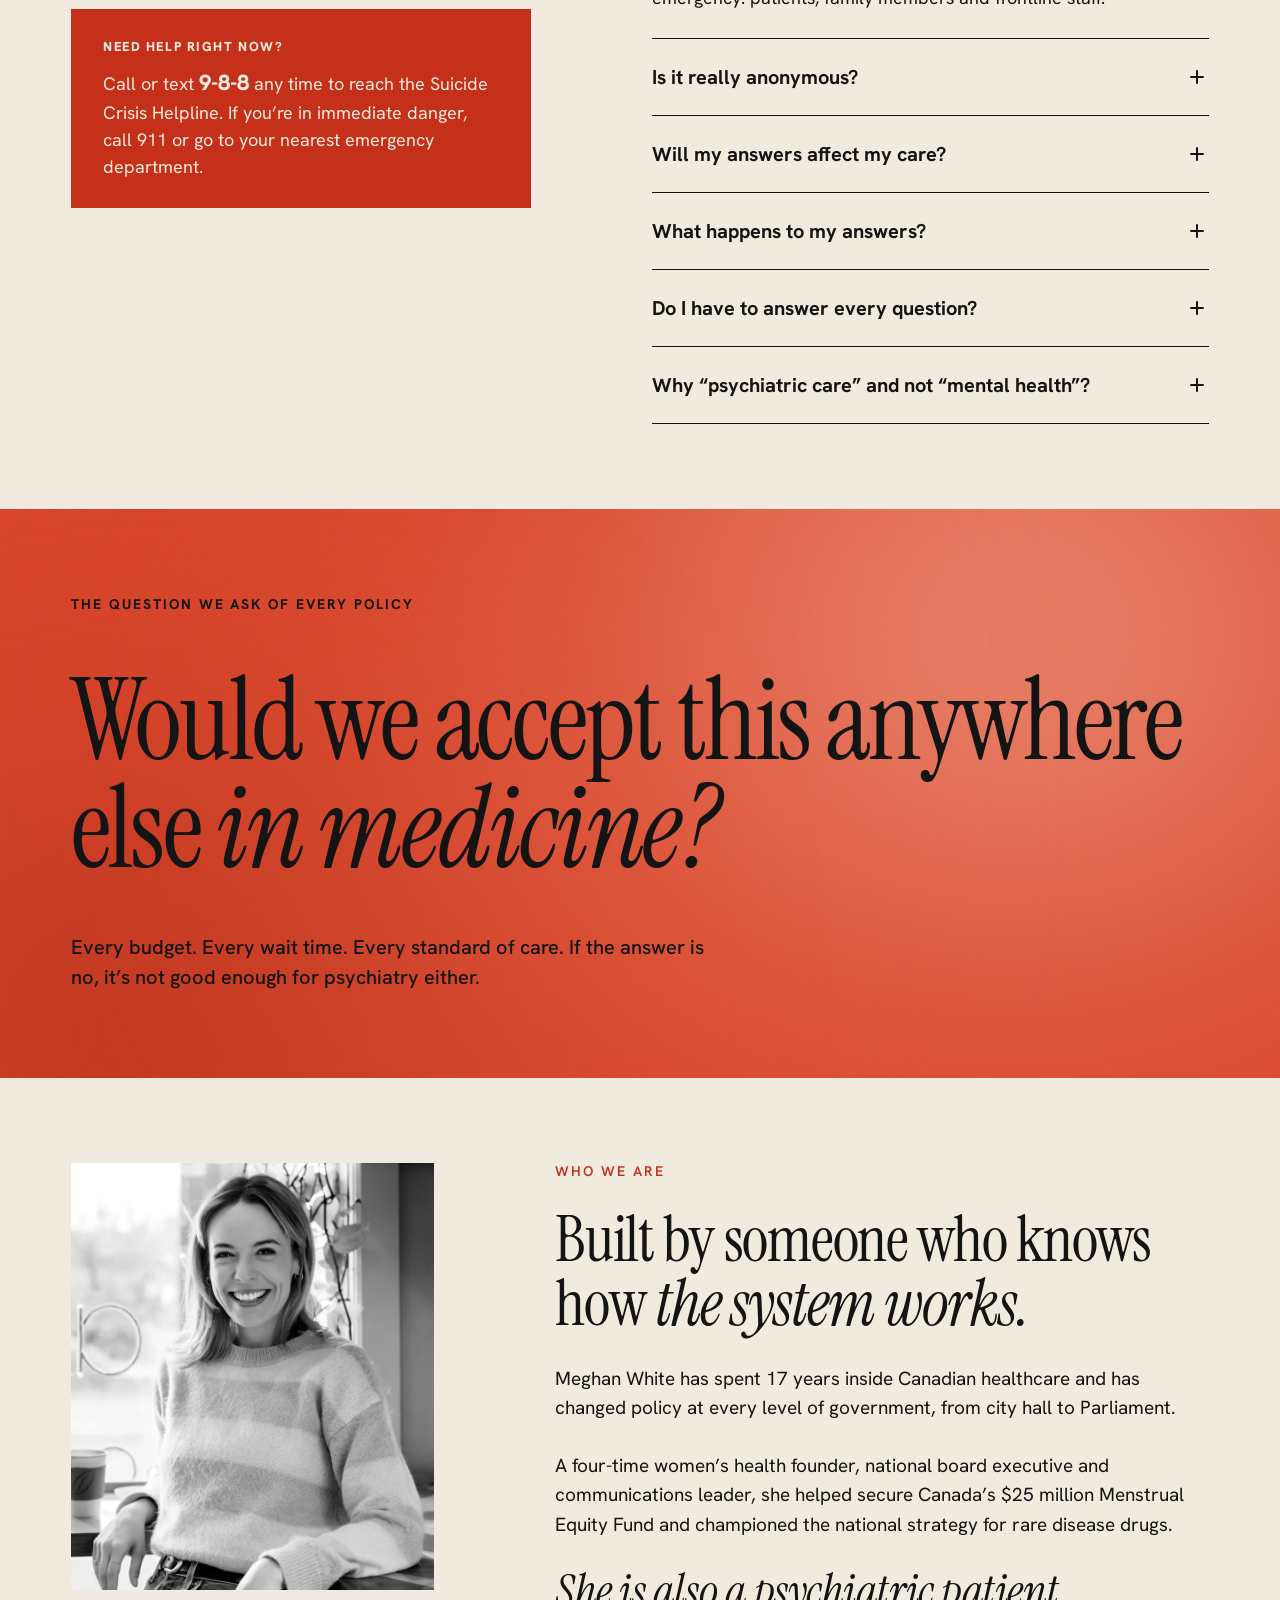
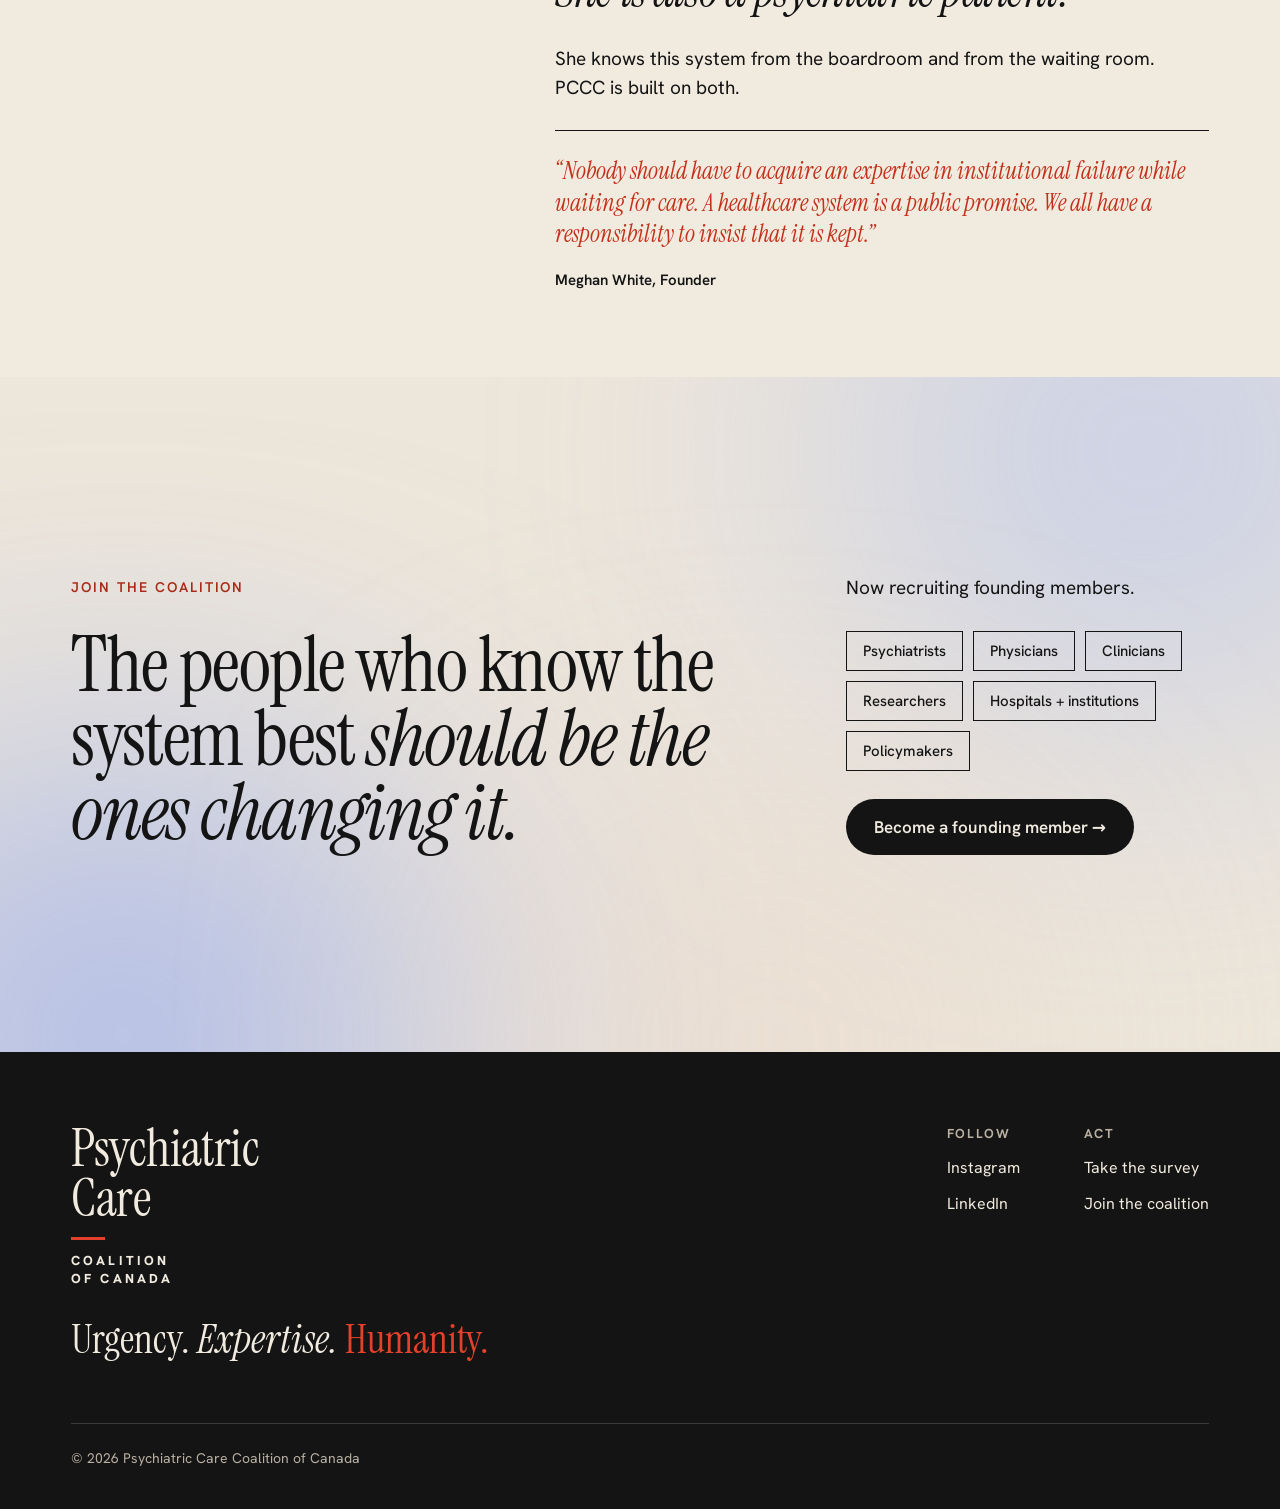
==== commit 29ee662a: "Preview: serif wordmark matching socials, new icons Co-Authored-By: Claude Opus 5.5 <noreply@anthrop" ====
--- a/index.html
+++ b/index.html
@@ -18,22 +18,22 @@
 <meta property="og:image:height" content="630">
 <meta name="twitter:card" content="summary_large_image">
 
-<link rel="icon" href="/favicon.ico" sizes="any">
-<link rel="icon" href="/favicon-32.png" sizes="32x32" type="image/png">
-<link rel="apple-touch-icon" href="/apple-touch-icon.png">
+<link rel="icon" href="/favicon.ico?v=2" sizes="any">
+<link rel="icon" href="/favicon-32.png?v=2" sizes="32x32" type="image/png">
+<link rel="apple-touch-icon" href="/apple-touch-icon.png?v=2">
 
 <link rel="preload" href="/assets/fonts/instrument-serif-latin-400-normal.woff2" as="font" type="font/woff2" crossorigin>
 <link rel="preload" href="/assets/fonts/hanken-grotesk-latin-400-normal.woff2" as="font" type="font/woff2" crossorigin>
-<link rel="stylesheet" href="/css/styles.css?v=202610121625">
+<link rel="stylesheet" href="/css/styles.css?v=202610130634">
 <script>document.documentElement.classList.add('js')</script>
-<script src="/js/main.js?v=202610121625" defer></script>
+<script src="/js/main.js?v=202610130634" defer></script>
 </head>
 <body>
 <a class="skip" href="#main">Skip to content</a>
 
 <header class="site-header">
   <div class="wrap header-inner">
-    <a class="wordmark" href="#top" aria-label="Psychiatric Care Coalition of Canada, home">Psychiatric Care<br>Coalition of Canada</a>
+    <a class="wordmark" href="#top" aria-label="Psychiatric Care Coalition of Canada, home"><span class="wm-serif">Psychiatric Care</span><span class="wm-rule" aria-hidden="true"></span><span class="wm-caps">Coalition of Canada</span></a>
     <button class="menu-btn" type="button" aria-expanded="false" aria-controls="site-nav" aria-label="Open menu">
       <svg class="icon-open" aria-hidden="true" width="20" height="20" viewBox="0 0 20 20" fill="none" stroke="currentColor" stroke-width="1.8" stroke-linecap="round"><path d="M3 6h14M3 10h14M3 14h14"/></svg>
       <svg class="icon-close" aria-hidden="true" width="20" height="20" viewBox="0 0 20 20" fill="none" stroke="currentColor" stroke-width="1.8" stroke-linecap="round"><path d="M5 5l10 10M15 5L5 15"/></svg>
@@ -264,7 +264,7 @@
   <div class="wrap">
     <div class="footer-top">
       <div class="footer-brand">
-        <p class="wordmark wordmark-lg">Psychiatric Care<br>Coalition of Canada</p>
+        <p class="wordmark wordmark-lg" aria-label="Psychiatric Care Coalition of Canada"><span class="wm-serif">Psychiatric<br>Care</span><span class="wm-rule" aria-hidden="true"></span><span class="wm-caps">Coalition<br>of Canada</span></p>
         <p class="tagline">Urgency. <em>Expertise.</em> <span>Humanity.</span></p>
       </div>
       <div class="footer-cols">
--- a/css/styles.css
+++ b/css/styles.css
@@ -73,7 +73,11 @@
 .site-header { position: fixed; top: 0; left: 0; right: 0; z-index: 50; -webkit-transform: translateZ(0); transform: translateZ(0); background: #343230; color: var(--bone); border-bottom: 1px solid #343230; transition: background-color .35s ease, border-color .35s ease; }
 .site-header.is-scrolled { background: rgba(52,50,48,.6); border-bottom-color: rgba(241,235,223,.1); -webkit-backdrop-filter: blur(20px) saturate(1.4); backdrop-filter: blur(20px) saturate(1.4); }
 .header-inner { display: flex; align-items: center; justify-content: space-between; gap: 24px; padding-top: 24px; padding-bottom: 24px; }
-.wordmark { font-size: 20px; font-weight: 800; letter-spacing: -.01em; line-height: 1.05; text-decoration: none; color: var(--ink); }
+/* Wordmark: matches the Instagram / LinkedIn logo */
+.wordmark { display: inline-flex; flex-direction: column; align-items: flex-start; text-decoration: none; color: var(--ink); line-height: 1; }
+.wm-serif { font-family: var(--serif); font-weight: 400; font-size: 28px; line-height: .95; letter-spacing: -.01em; }
+.wm-rule { display: block; width: 22px; height: 2px; background: var(--red); margin: 7px 0 6px; }
+.wm-caps { font-family: var(--sans); font-weight: 800; font-size: 9.5px; letter-spacing: .24em; text-transform: uppercase; line-height: 1.35; }
 .wordmark:hover { color: var(--ink); }
 .site-header .wordmark, .site-header .wordmark:hover { color: var(--bone); }
 .site-nav { display: flex; align-items: center; gap: 36px; font-size: 15px; font-weight: 500; }
@@ -221,8 +225,11 @@
 .site-footer a:hover { color: var(--red-bright); }
 .footer-top { display: flex; justify-content: space-between; align-items: flex-start; gap: 48px; }
 .footer-brand { display: flex; flex-direction: column; gap: 20px; }
-.wordmark-lg { font-size: 30px; color: var(--bone); }
-.tagline { font-family: var(--serif); font-size: 40px; line-height: 1; }
+.wordmark-lg { color: var(--bone); }
+.wordmark-lg .wm-serif { font-size: 52px; }
+.wordmark-lg .wm-rule { width: 34px; height: 3px; margin: 14px 0 12px; background: var(--red-bright); }
+.wordmark-lg .wm-caps { font-size: 13px; }
+.tagline { font-family: var(--serif); font-size: 40px; line-height: 1; margin-top: 12px; }
 .tagline span { color: var(--red-bright); }
 .footer-cols { display: grid; grid-template-columns: repeat(2, auto); gap: 64px; font-size: 16px; }
 .footer-cols > div { display: flex; flex-direction: column; gap: 12px; }
@@ -252,7 +259,9 @@
 
   /* Header + menu */
   .header-inner { padding-top: 16px; padding-bottom: 16px; gap: 12px; }
-  .wordmark { font-size: 17px; line-height: 1.08; }
+  .wm-serif { font-size: 24px; }
+  .wm-rule { width: 18px; margin: 5px 0 5px; }
+  .wm-caps { font-size: 8.5px; letter-spacing: .22em; }
   .menu-btn { display: flex; align-items: center; justify-content: center; width: 44px; height: 44px; background: none; border: 1px solid var(--bone); color: var(--bone); cursor: pointer; padding: 0; }
   .menu-btn .icon-close { display: none; }
   .menu-btn[aria-expanded="true"] .icon-open { display: none; }
@@ -372,7 +381,8 @@
   /* Footer */
   .site-footer { padding: 56px 0 32px; }
   .footer-top { flex-direction: column; gap: 40px; }
-  .wordmark-lg { font-size: 24px; }
+  .wordmark-lg .wm-serif { font-size: 44px; }
+  .wordmark-lg .wm-caps { font-size: 12px; }
   .tagline { font-size: 32px; }
   .footer-cols { grid-template-columns: 1fr 1fr; gap: 32px 24px; }
   .footer-bottom { margin-top: 40px; font-size: 13px; }
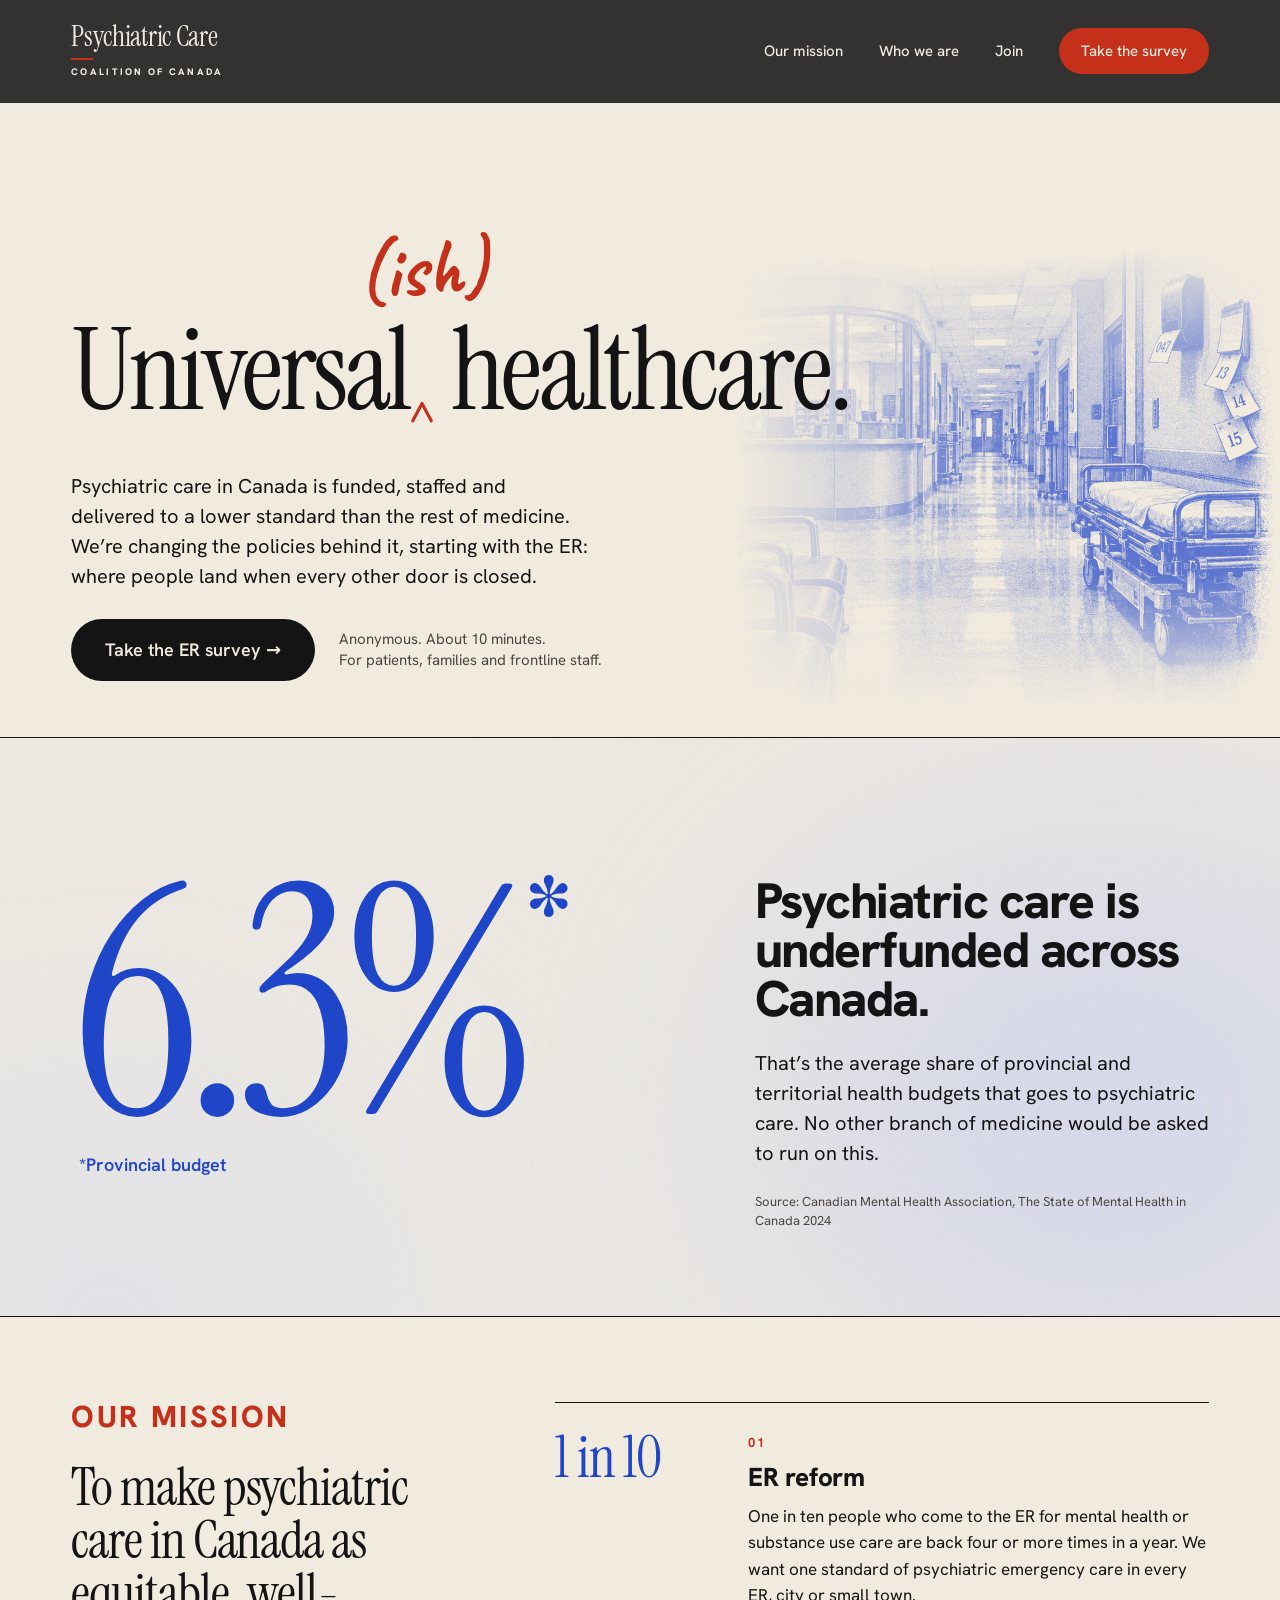
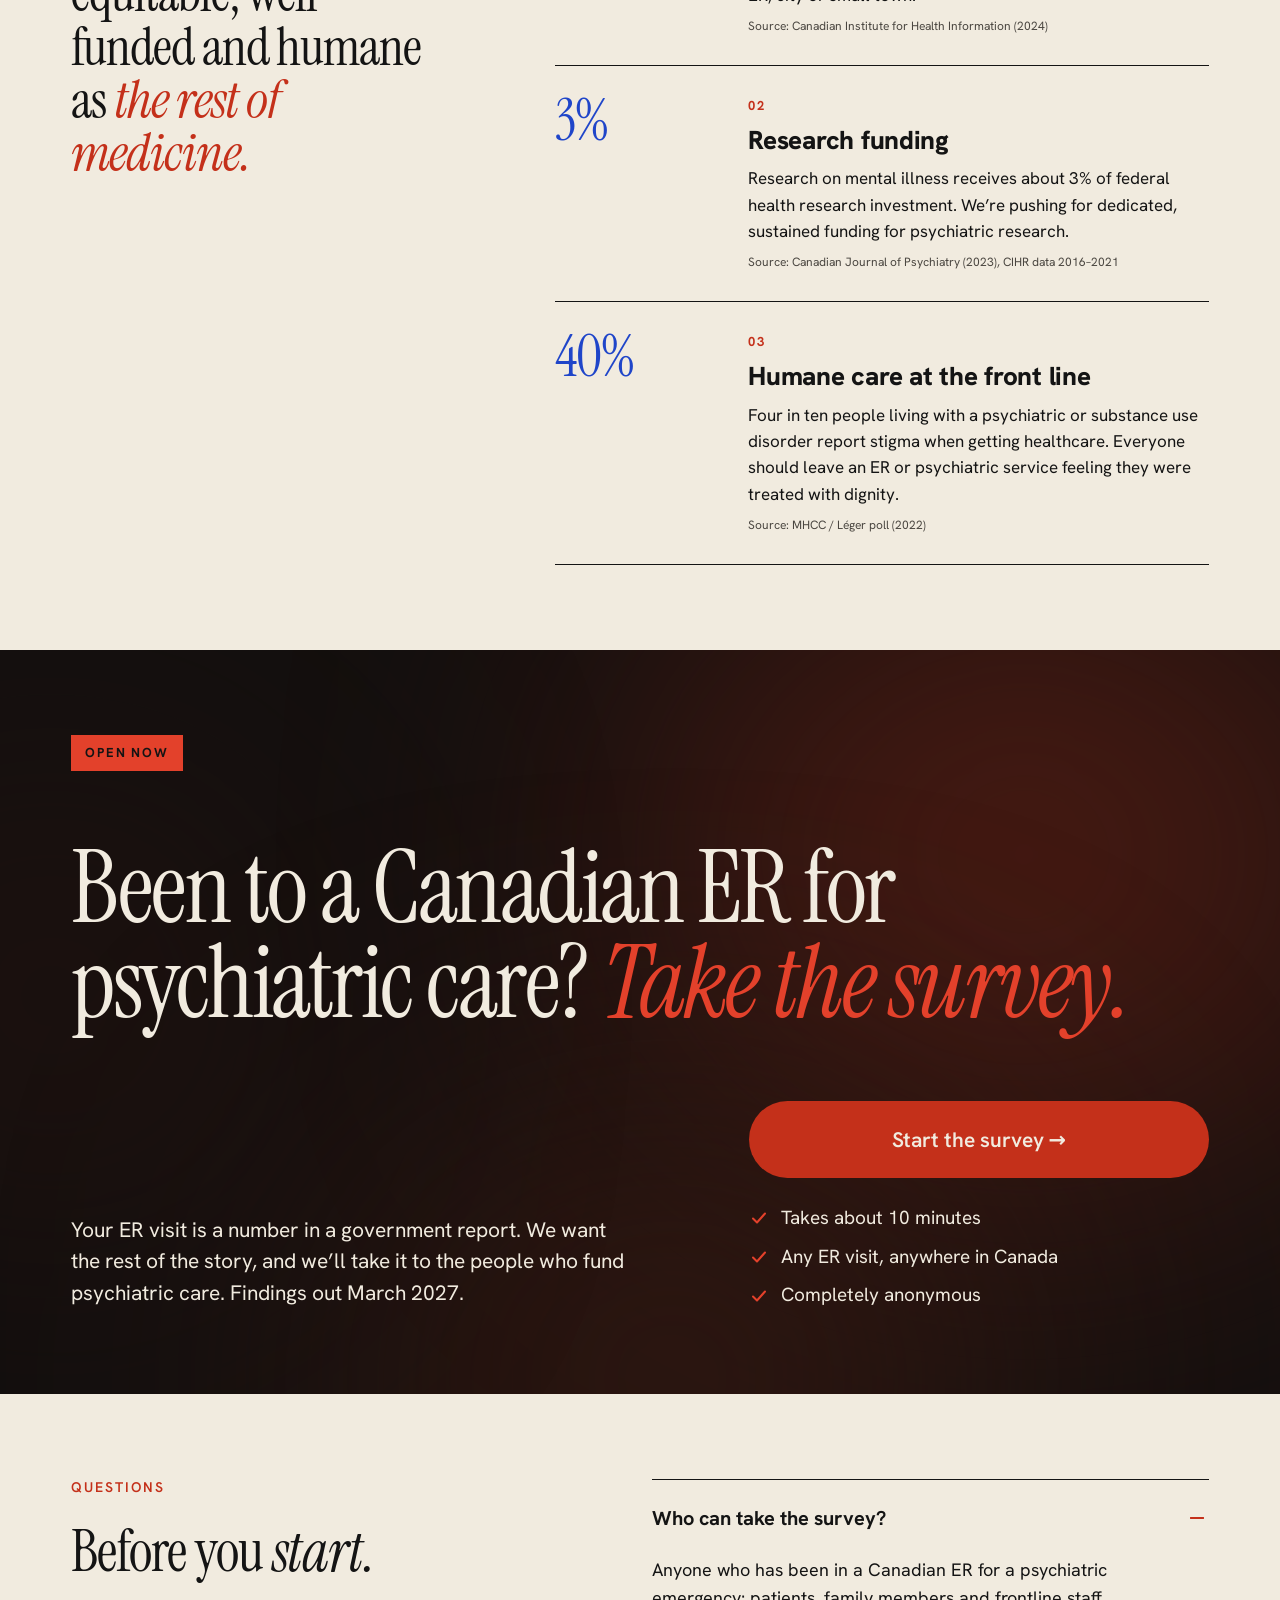
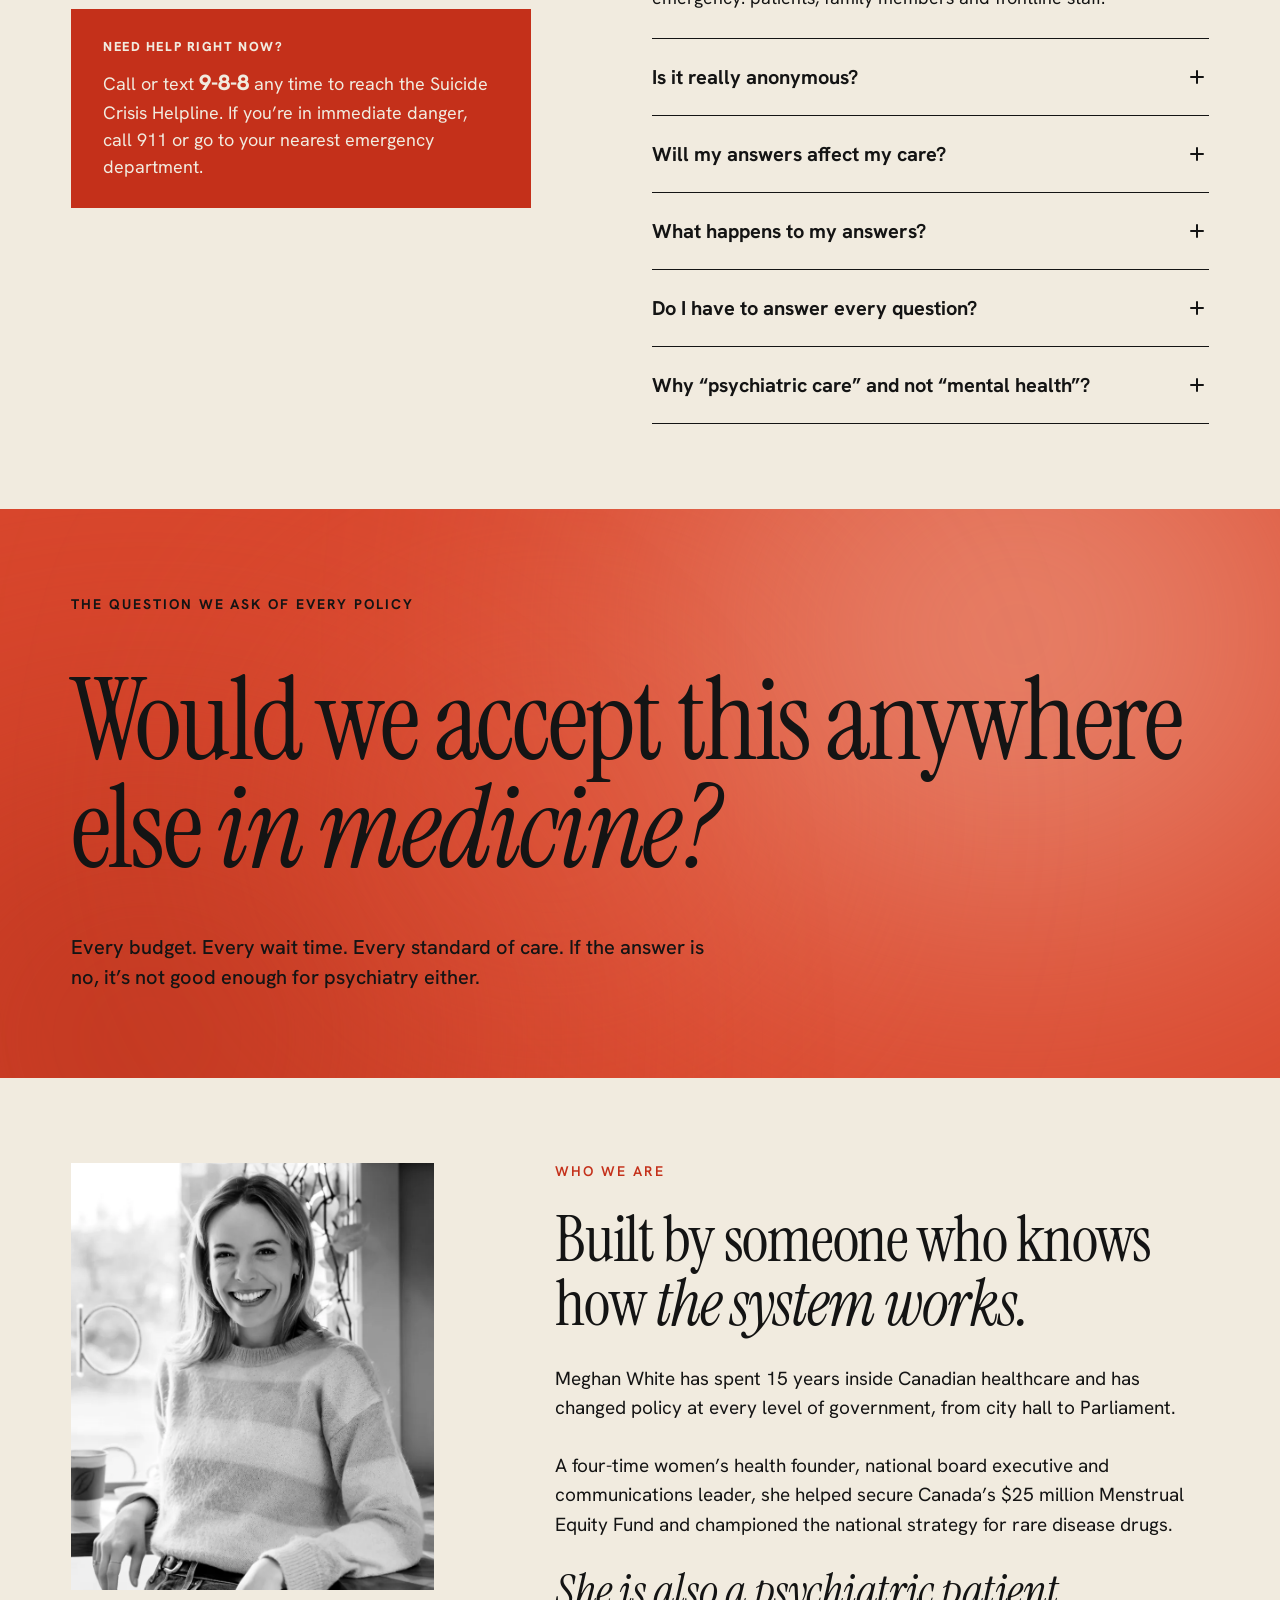
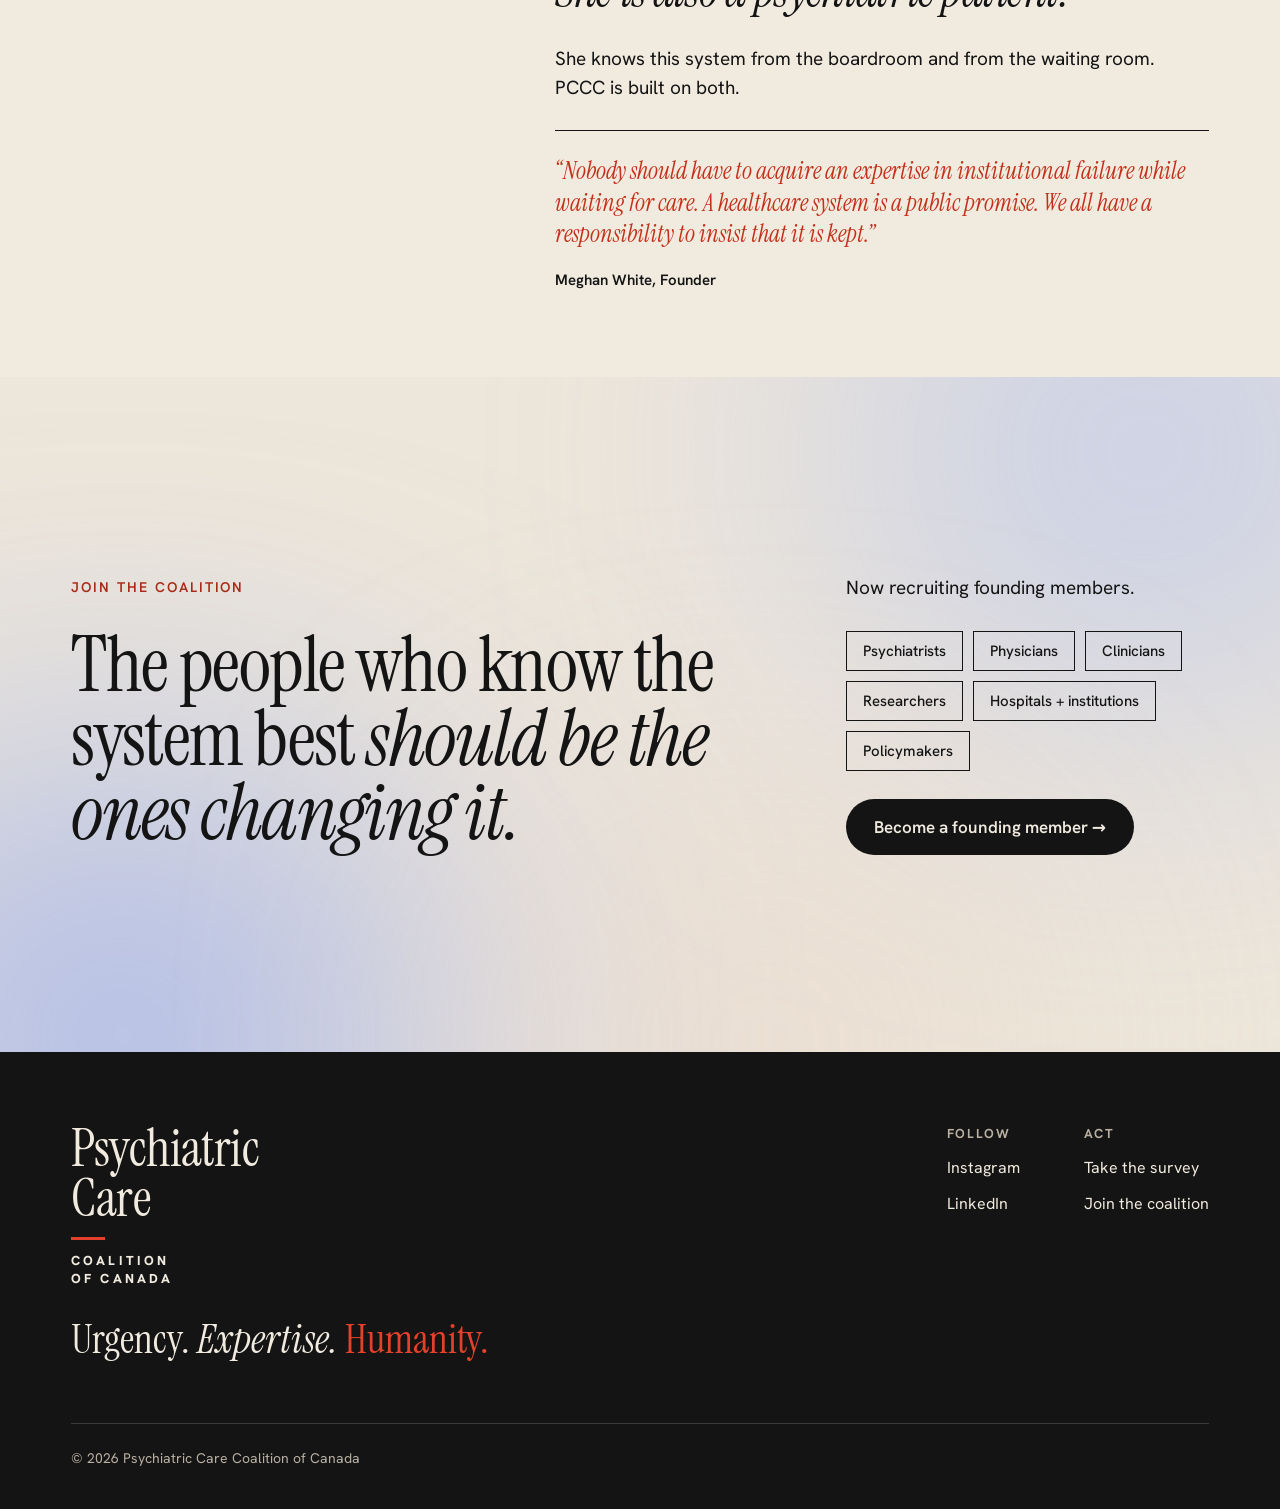
==== commit 513b8575: "Ship serif wordmark and icons; bio 15 years Co-Authored-By: Claude Opus 5.5 <noreply@anthropic.com> " ====
--- a/index.html
+++ b/index.html
@@ -24,9 +24,9 @@
 
 <link rel="preload" href="/assets/fonts/instrument-serif-latin-400-normal.woff2" as="font" type="font/woff2" crossorigin>
 <link rel="preload" href="/assets/fonts/hanken-grotesk-latin-400-normal.woff2" as="font" type="font/woff2" crossorigin>
-<link rel="stylesheet" href="/css/styles.css?v=202610130634">
+<link rel="stylesheet" href="/css/styles.css?v=202610130711">
 <script>document.documentElement.classList.add('js')</script>
-<script src="/js/main.js?v=202610130634" defer></script>
+<script src="/js/main.js?v=202610130711" defer></script>
 </head>
 <body>
 <a class="skip" href="#main">Skip to content</a>
@@ -217,7 +217,7 @@
       <div class="founder-copy">
         <p class="kicker">Who we are</p>
         <h2 id="founder-title">Built by someone who knows how <em>the system works.</em></h2>
-        <p>Meghan White has spent 17 years inside Canadian healthcare and has changed policy at every level of government, from city hall to Parliament.</p>
+        <p>Meghan White has spent 15 years inside Canadian healthcare and has changed policy at every level of government, from city hall to Parliament.</p>
         <p>A four-time women’s health founder, national board executive and communications leader, she helped secure Canada’s $25 million Menstrual Equity Fund and championed the national strategy for rare disease drugs.</p>
         <p class="founder-turn">She is also a psychiatric patient.</p>
         <p>She knows this system from the boardroom and from the waiting room. PCCC is built on both.</p>
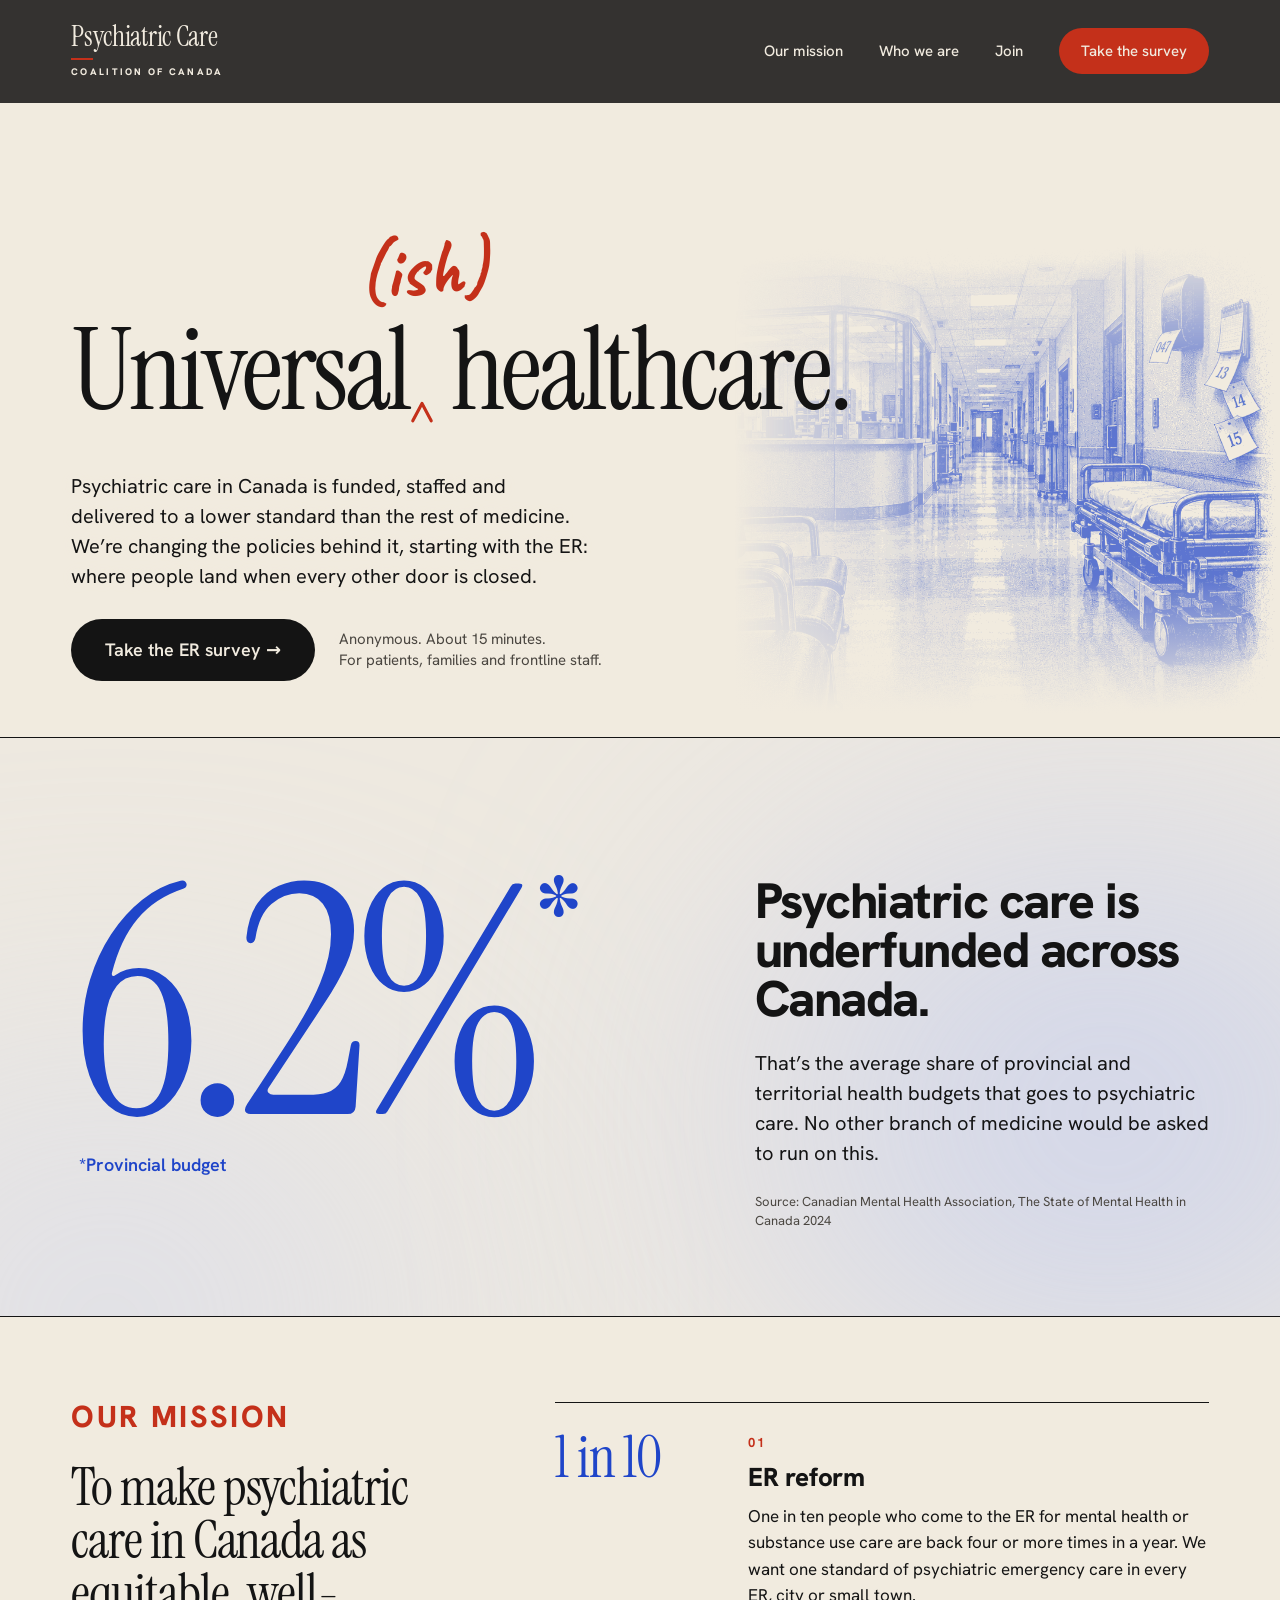
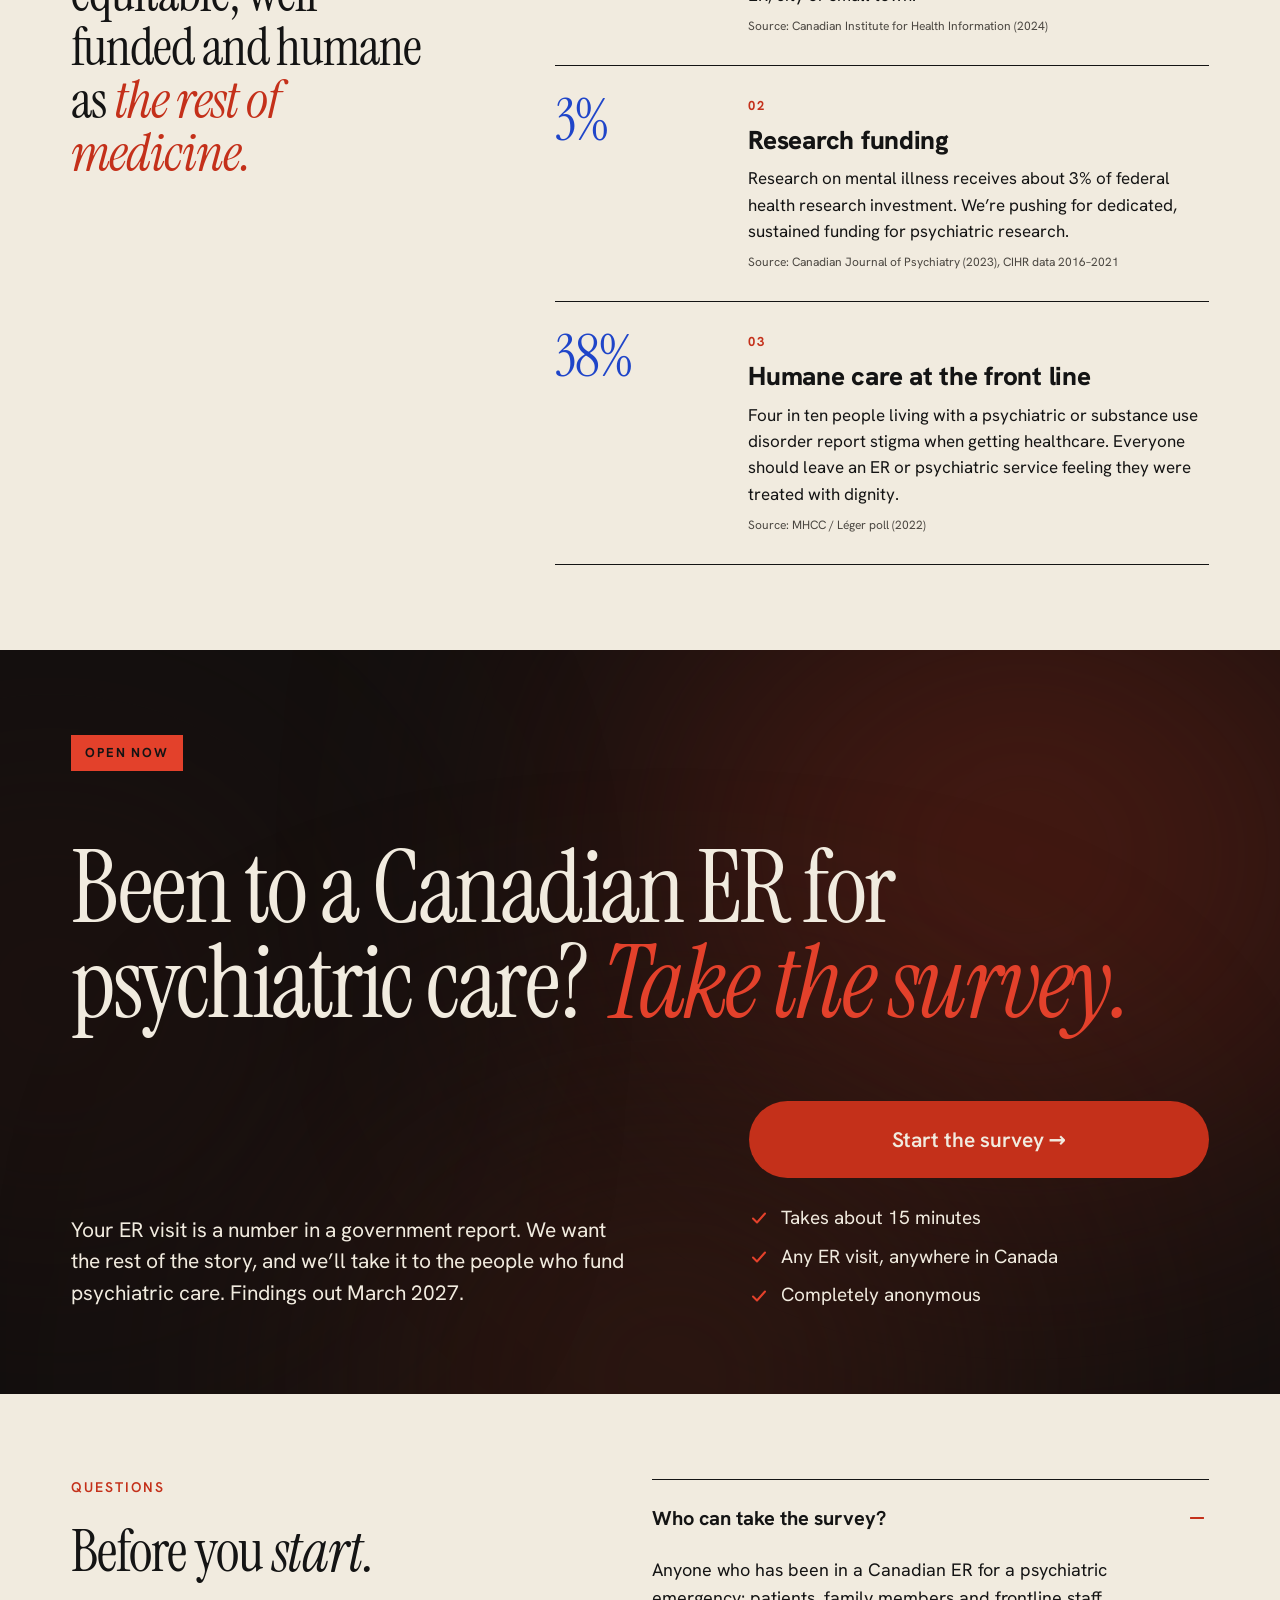
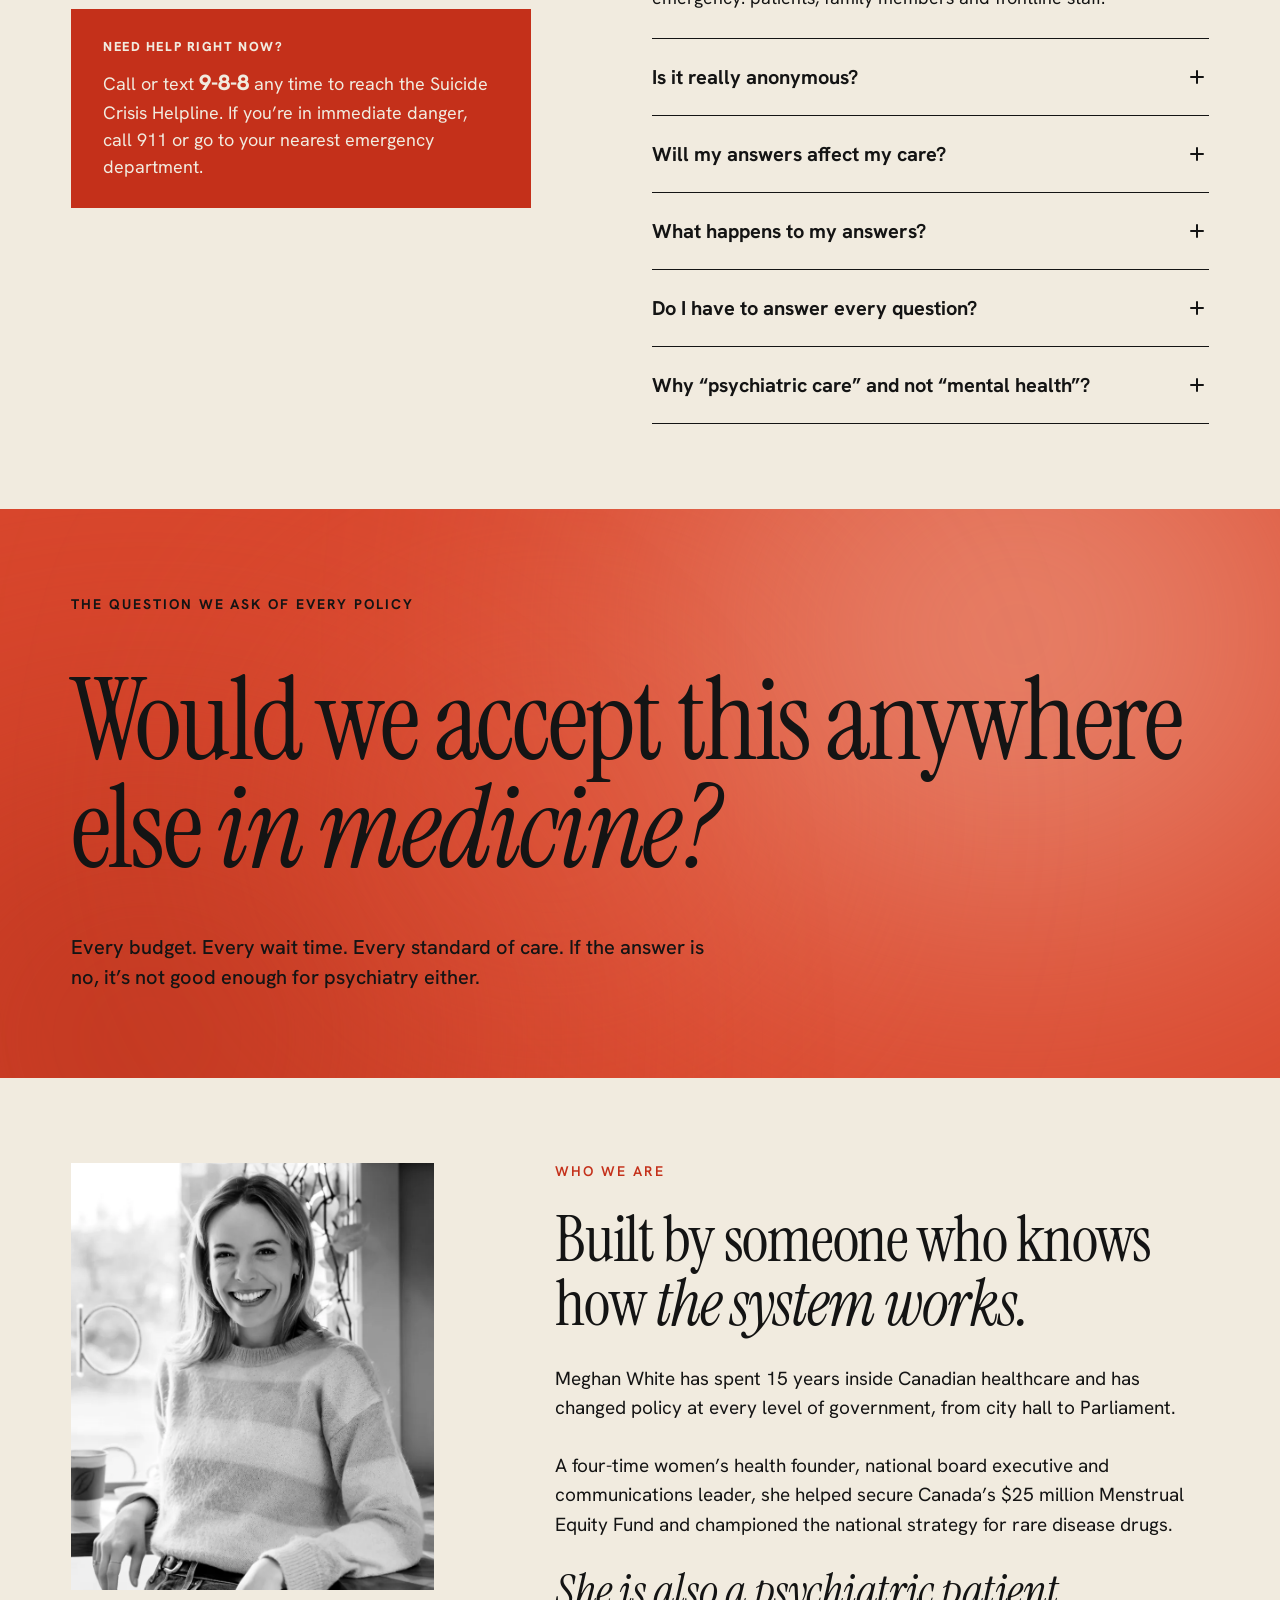
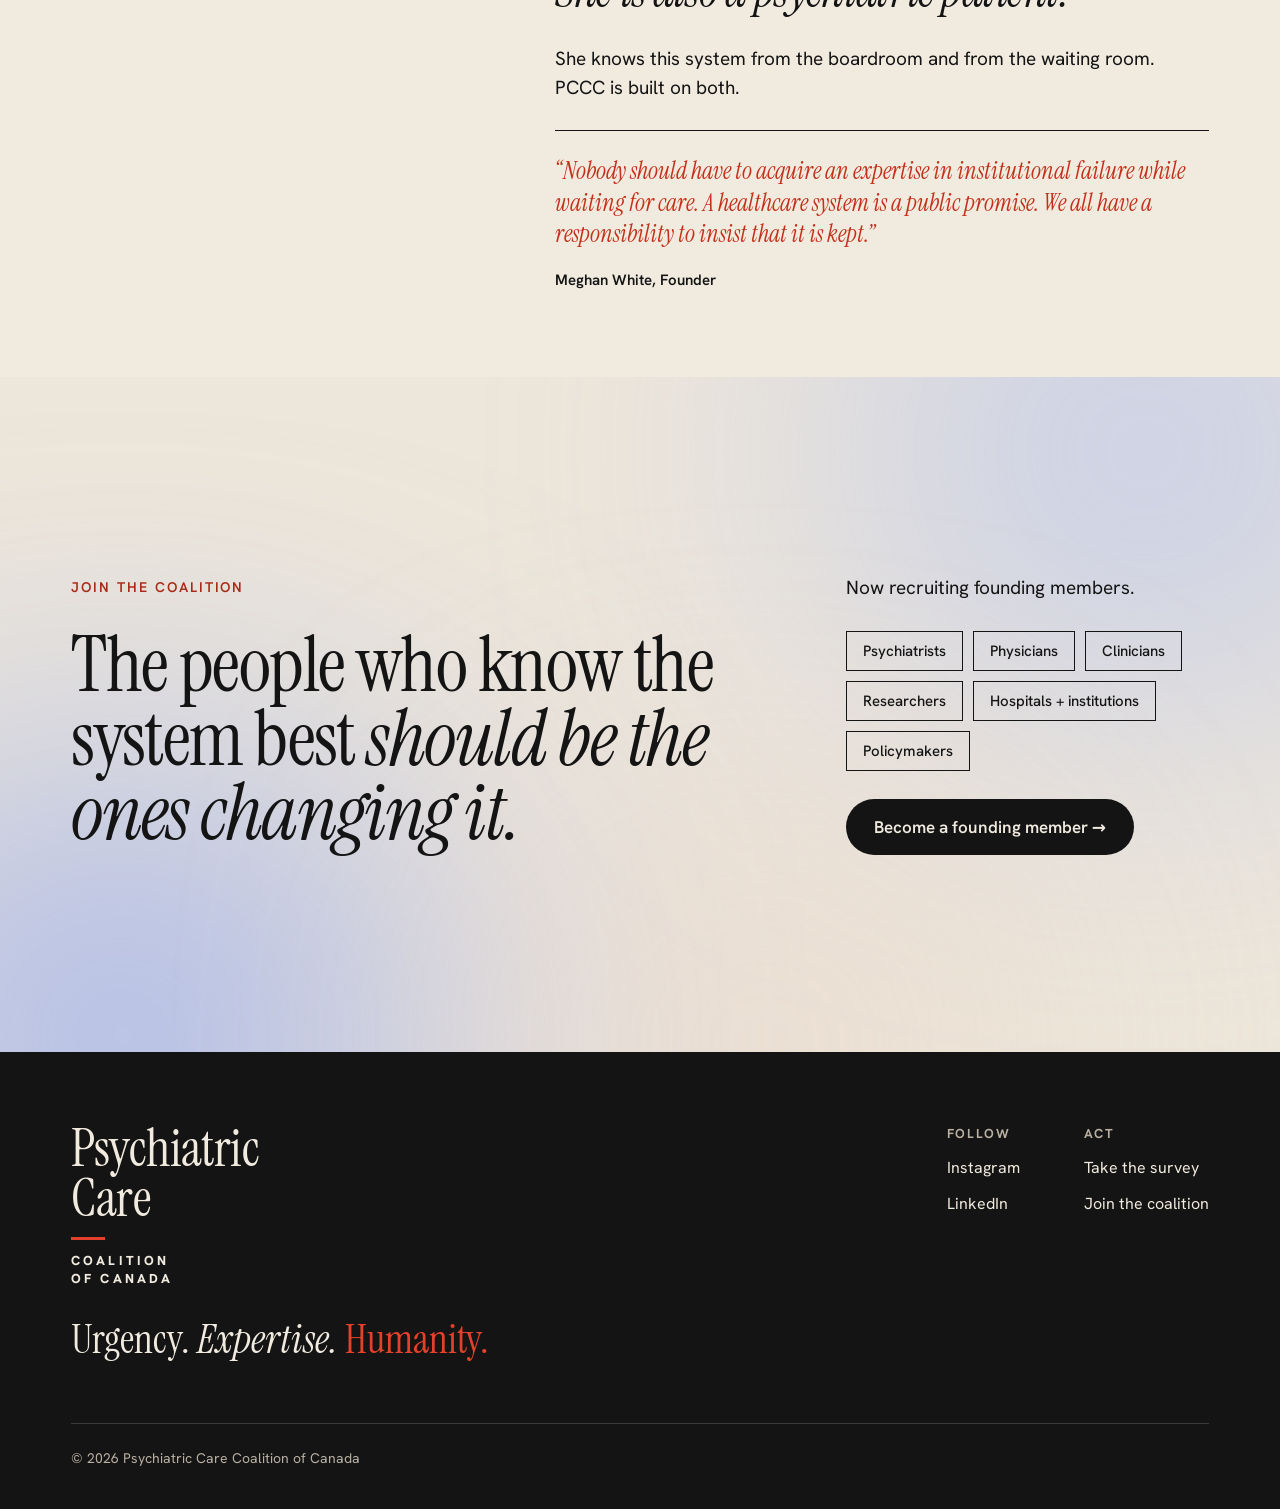
==== commit abdd7255: "Survey length: about 15 minutes Co-Authored-By: Claude Opus 5.5 <noreply@anthropic.com> Claude-Sessi" ====
--- a/index.html
+++ b/index.html
@@ -24,9 +24,9 @@
 
 <link rel="preload" href="/assets/fonts/instrument-serif-latin-400-normal.woff2" as="font" type="font/woff2" crossorigin>
 <link rel="preload" href="/assets/fonts/hanken-grotesk-latin-400-normal.woff2" as="font" type="font/woff2" crossorigin>
-<link rel="stylesheet" href="/css/styles.css?v=202610130711">
+<link rel="stylesheet" href="/css/styles.css?v=202610140741">
 <script>document.documentElement.classList.add('js')</script>
-<script src="/js/main.js?v=202610130711" defer></script>
+<script src="/js/main.js?v=202610140741" defer></script>
 </head>
 <body>
 <a class="skip" href="#main">Skip to content</a>
@@ -66,7 +66,7 @@
         <p class="hero-sub">Psychiatric care in Canada is funded, staffed and delivered to a lower standard than the rest of medicine. We’re changing the policies behind it, starting with the ER: where people land when every other door is closed.</p>
         <div class="hero-cta">
           <a class="btn btn-ink" href="#survey">Take the ER survey →</a>
-          <p class="hero-note">Anonymous. About 10 minutes.<br class="d-br"> For patients, families and frontline staff.</p>
+          <p class="hero-note">Anonymous. About 15 minutes.<br class="d-br"> For patients, families and frontline staff.</p>
         </div>
       </div>
     </div>
@@ -149,7 +149,7 @@
           <!-- TODO: replace with the SurveyMonkey link -->
           <a class="btn btn-red btn-block" href="[SURVEYMONKEY LINK]" target="_blank" rel="noopener">Start the survey →</a>
           <ul class="checks">
-            <li><svg aria-hidden="true" width="20" height="20" viewBox="0 0 20 20" fill="none" stroke="#E3412B" stroke-width="2" stroke-linecap="round" stroke-linejoin="round"><path d="M4 10.5l4 4 8-9"/></svg>Takes about 10 minutes</li>
+            <li><svg aria-hidden="true" width="20" height="20" viewBox="0 0 20 20" fill="none" stroke="#E3412B" stroke-width="2" stroke-linecap="round" stroke-linejoin="round"><path d="M4 10.5l4 4 8-9"/></svg>Takes about 15 minutes</li>
             <li><svg aria-hidden="true" width="20" height="20" viewBox="0 0 20 20" fill="none" stroke="#E3412B" stroke-width="2" stroke-linecap="round" stroke-linejoin="round"><path d="M4 10.5l4 4 8-9"/></svg>Any ER visit, anywhere in Canada</li>
             <li><svg aria-hidden="true" width="20" height="20" viewBox="0 0 20 20" fill="none" stroke="#E3412B" stroke-width="2" stroke-linecap="round" stroke-linejoin="round"><path d="M4 10.5l4 4 8-9"/></svg>Completely anonymous</li>
           </ul>
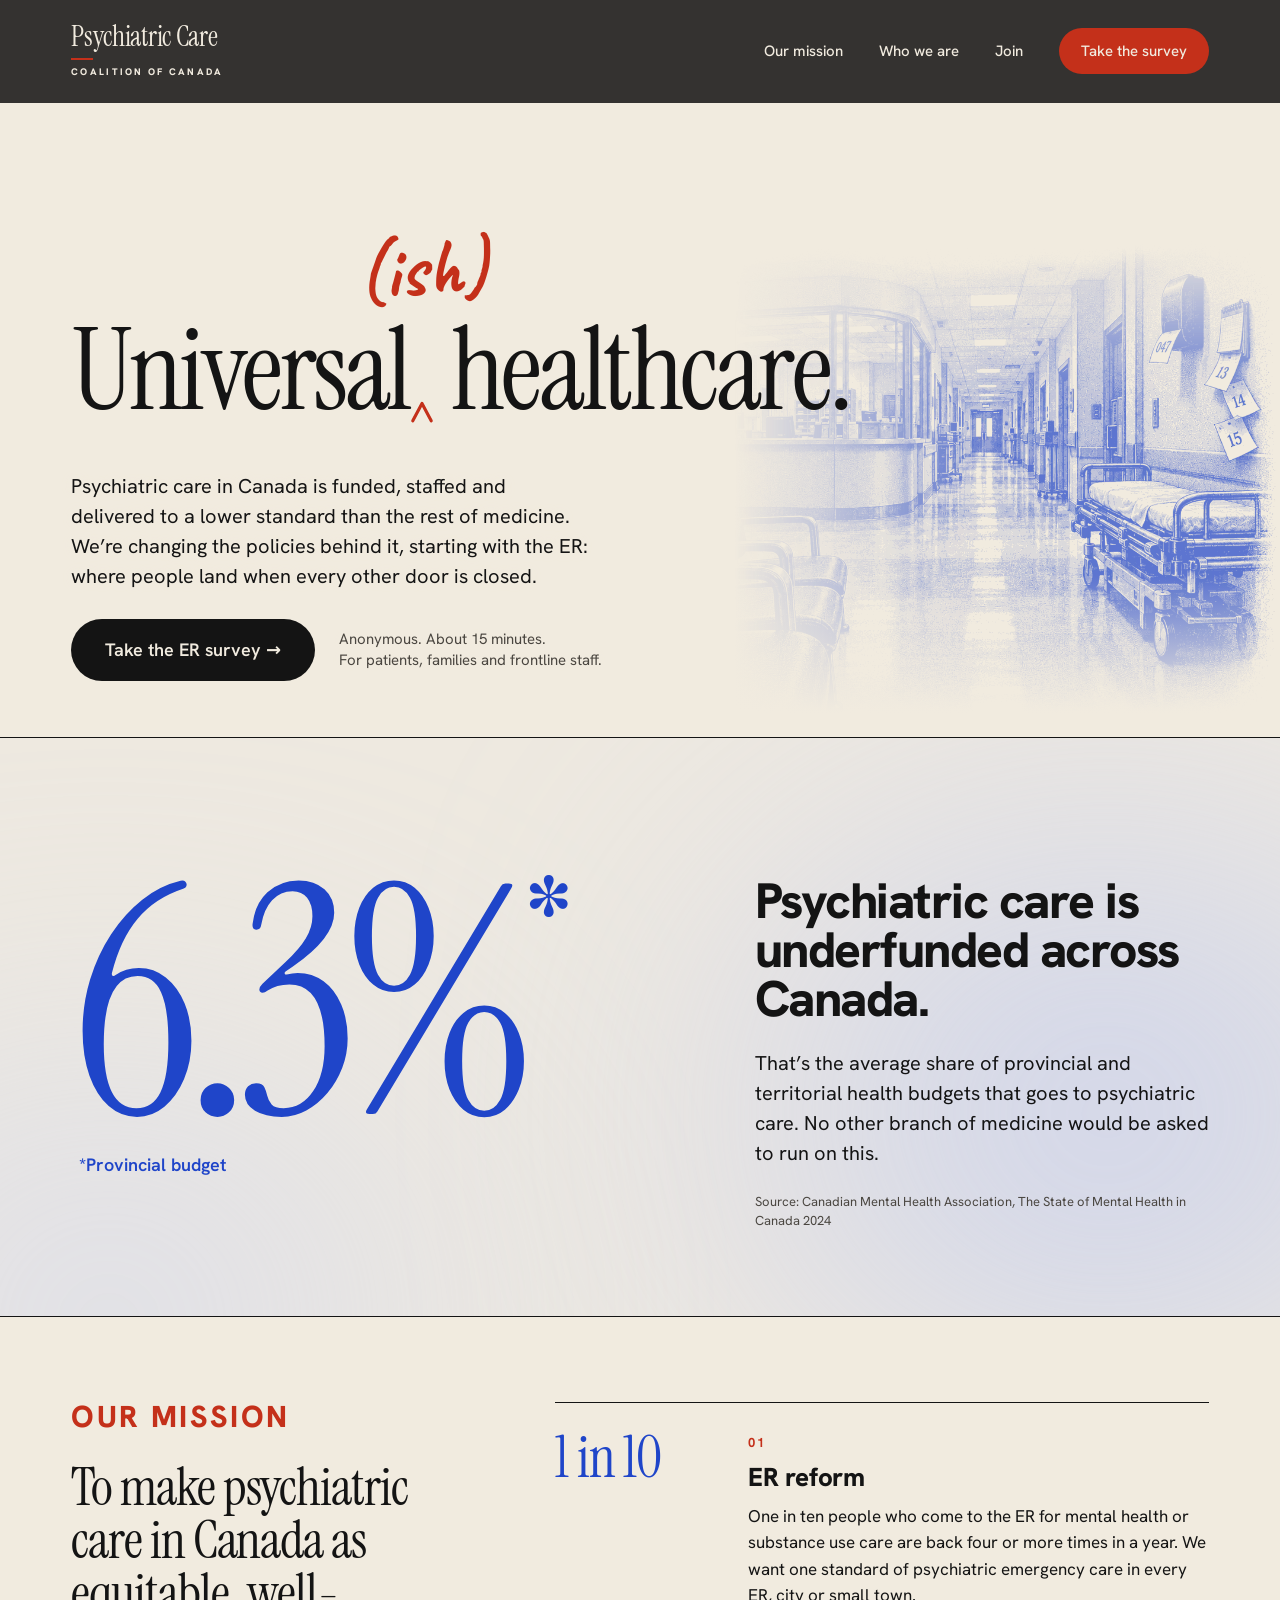
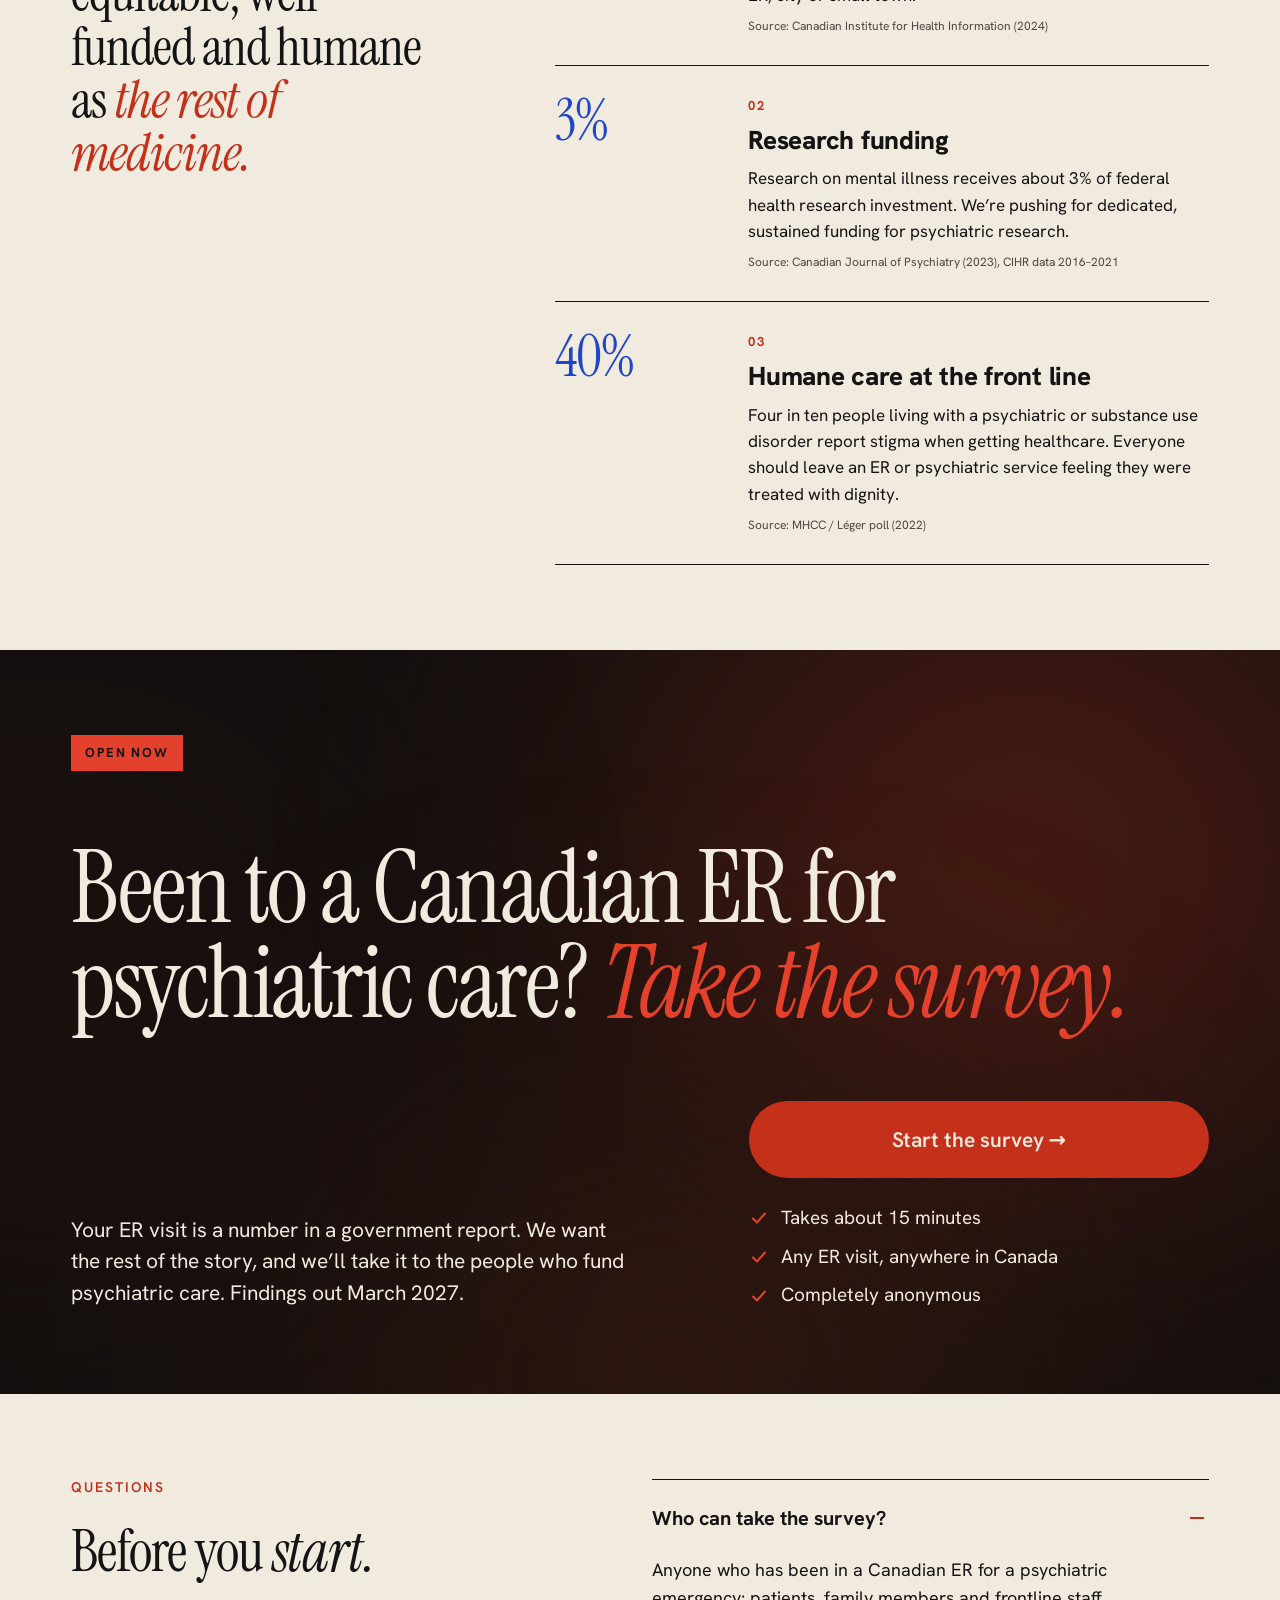
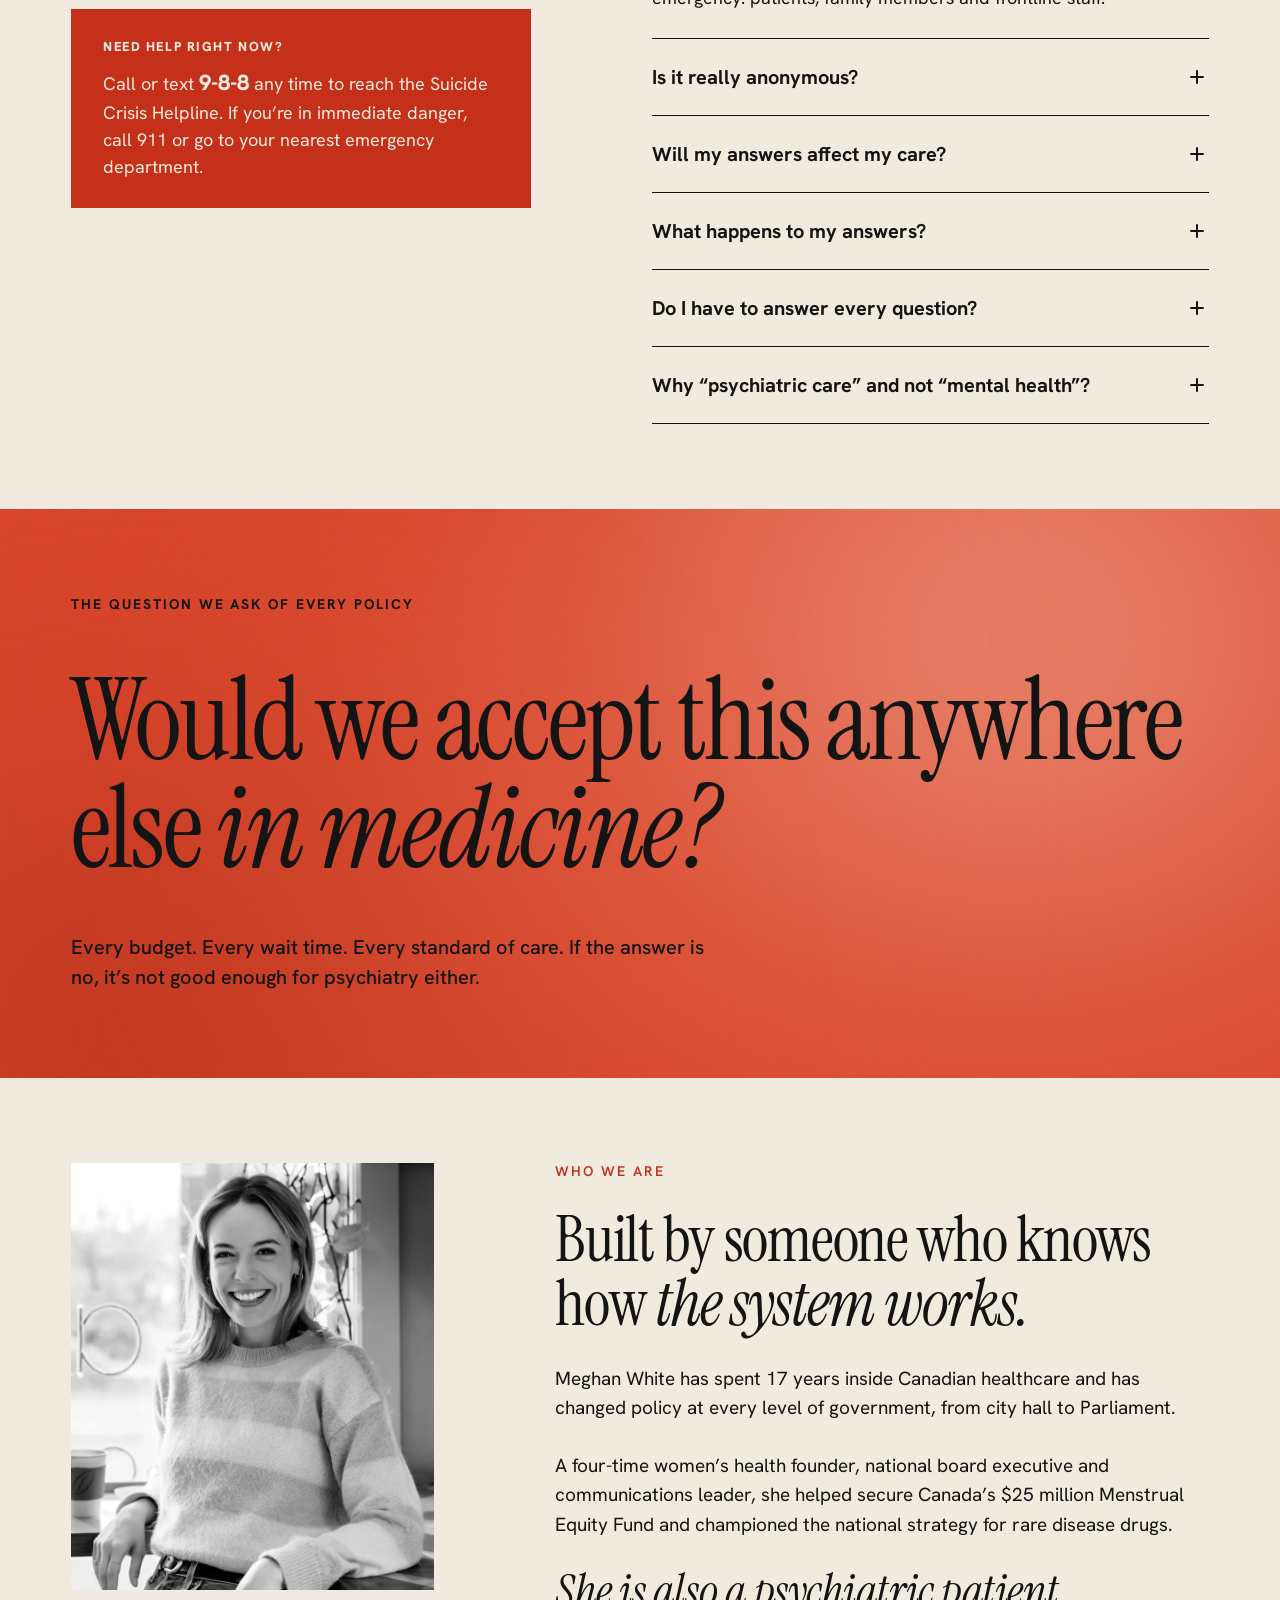
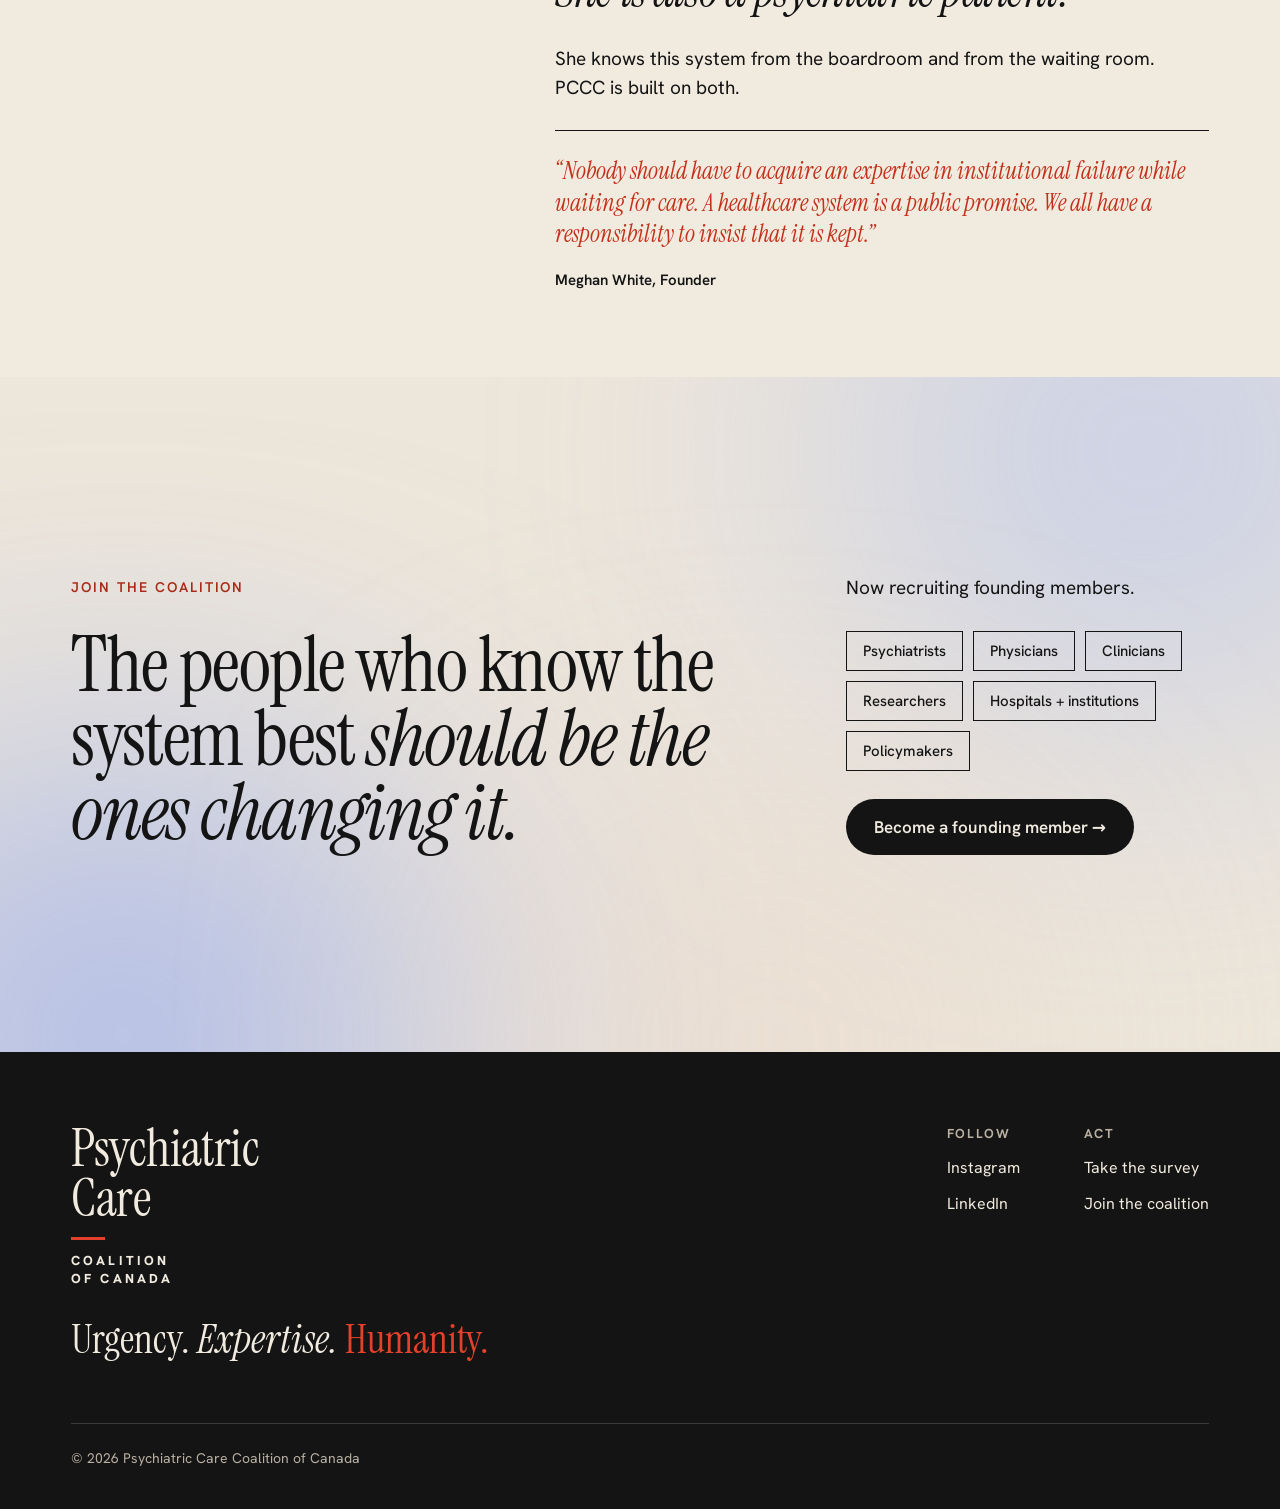
==== commit 0cc9e1af: "Bio back to 17 years Co-Authored-By: Claude Opus 5.5 <noreply@anthropic.com> Claude-Session: https:/" ====
--- a/index.html
+++ b/index.html
@@ -217,7 +217,7 @@
       <div class="founder-copy">
         <p class="kicker">Who we are</p>
         <h2 id="founder-title">Built by someone who knows how <em>the system works.</em></h2>
-        <p>Meghan White has spent 15 years inside Canadian healthcare and has changed policy at every level of government, from city hall to Parliament.</p>
+        <p>Meghan White has spent 17 years inside Canadian healthcare and has changed policy at every level of government, from city hall to Parliament.</p>
         <p>A four-time women’s health founder, national board executive and communications leader, she helped secure Canada’s $25 million Menstrual Equity Fund and championed the national strategy for rare disease drugs.</p>
         <p class="founder-turn">She is also a psychiatric patient.</p>
         <p>She knows this system from the boardroom and from the waiting room. PCCC is built on both.</p>
